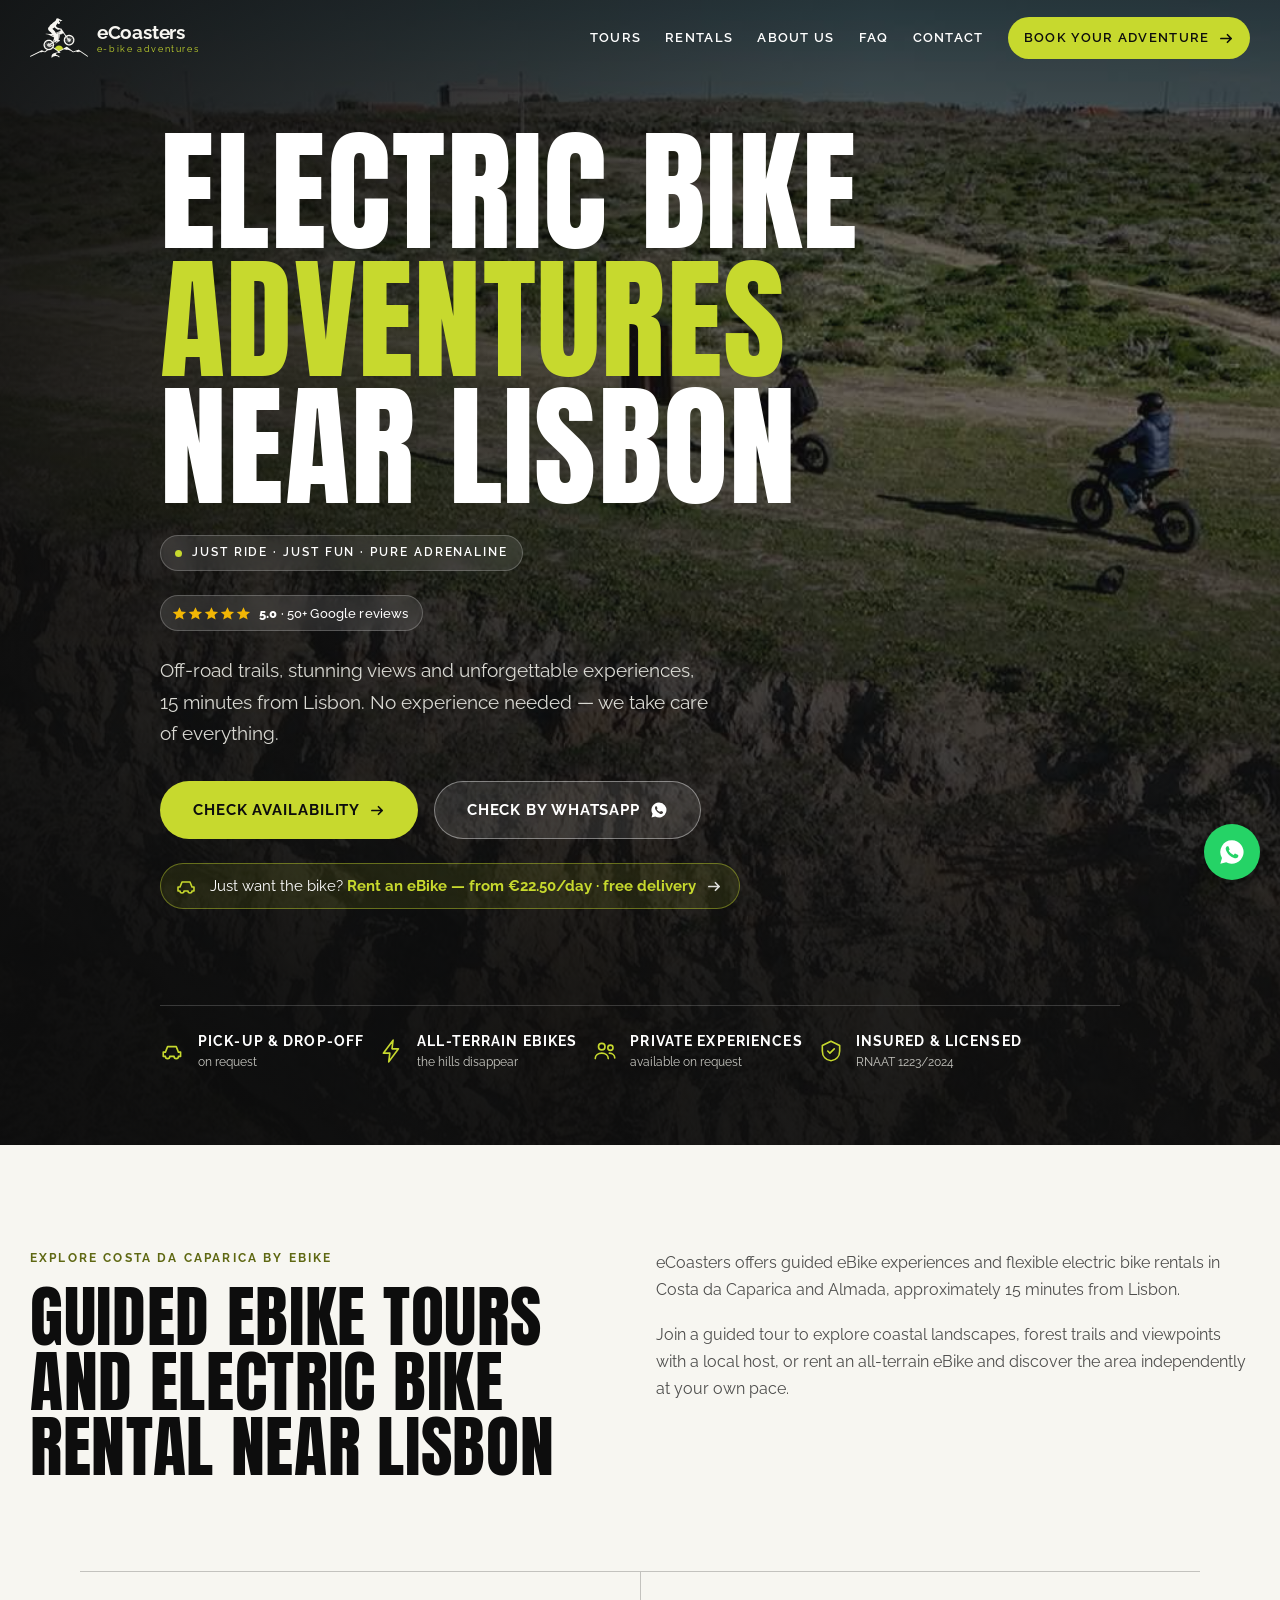
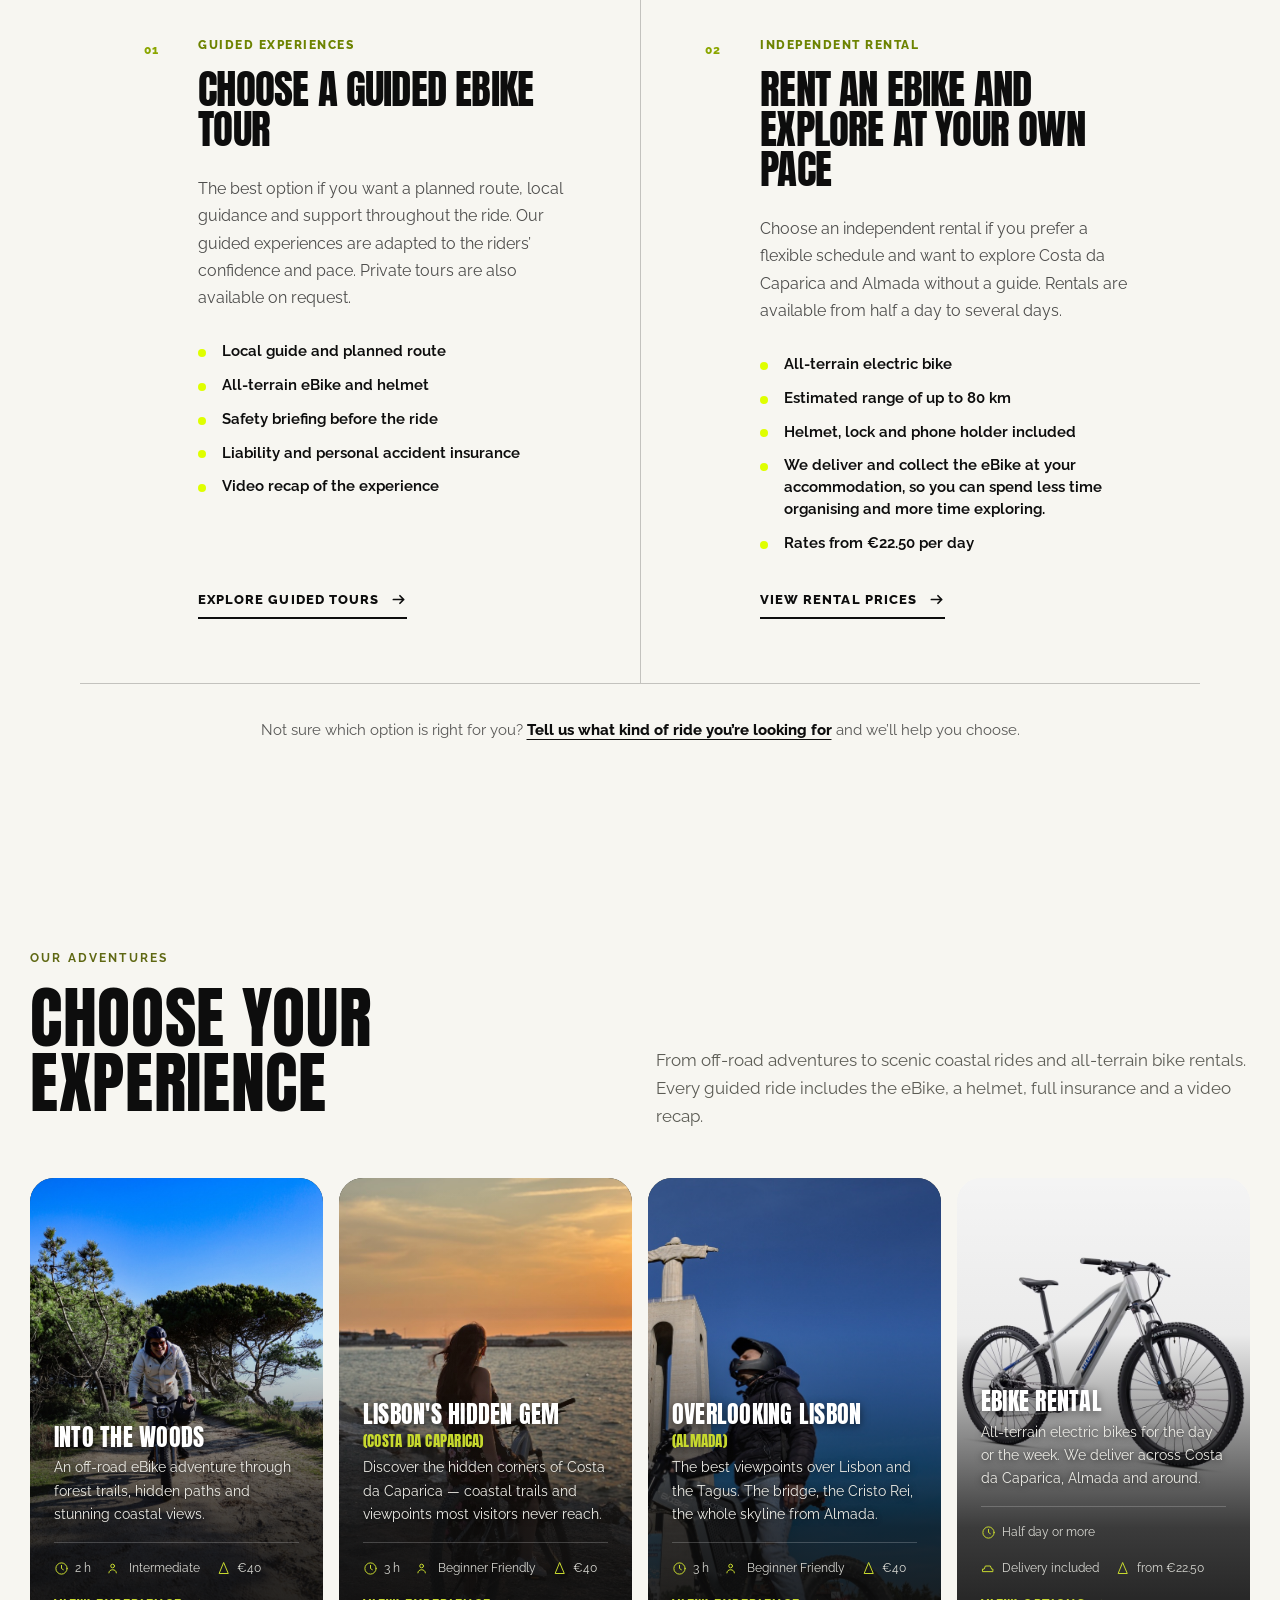
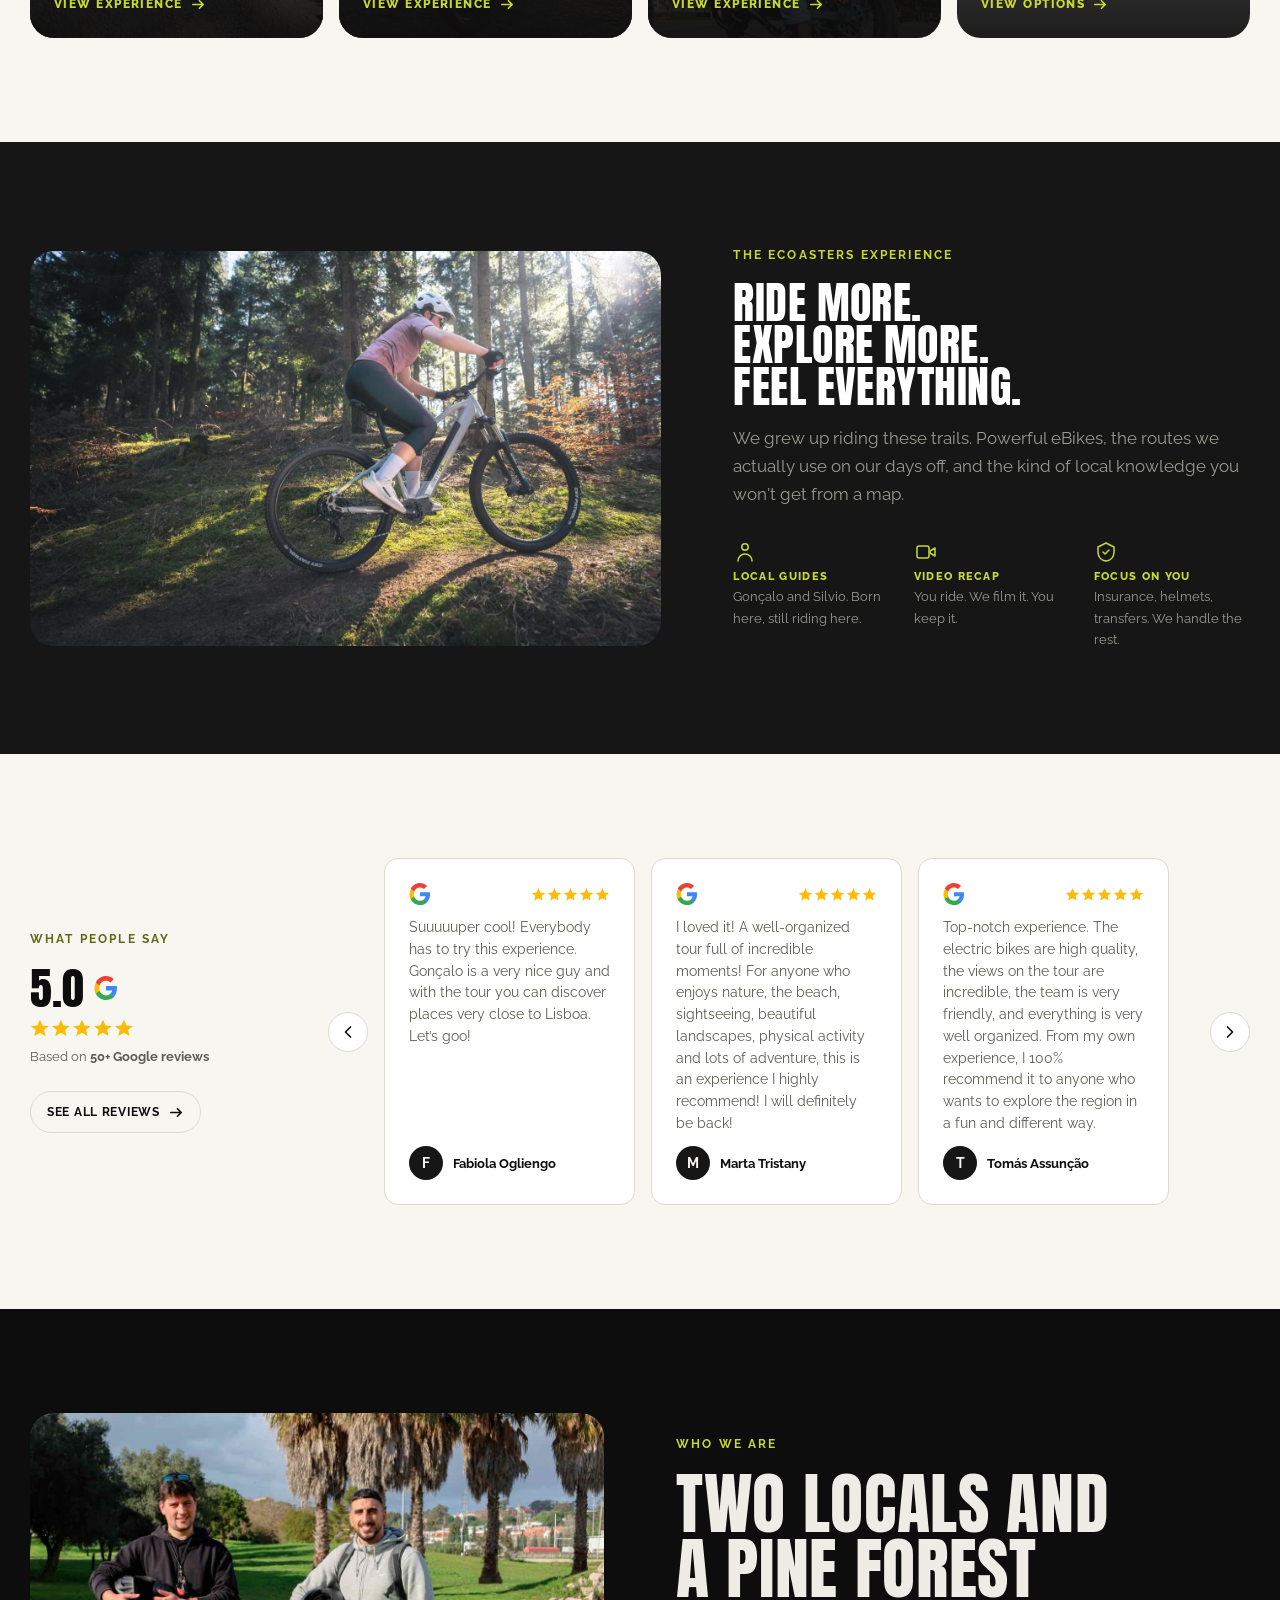
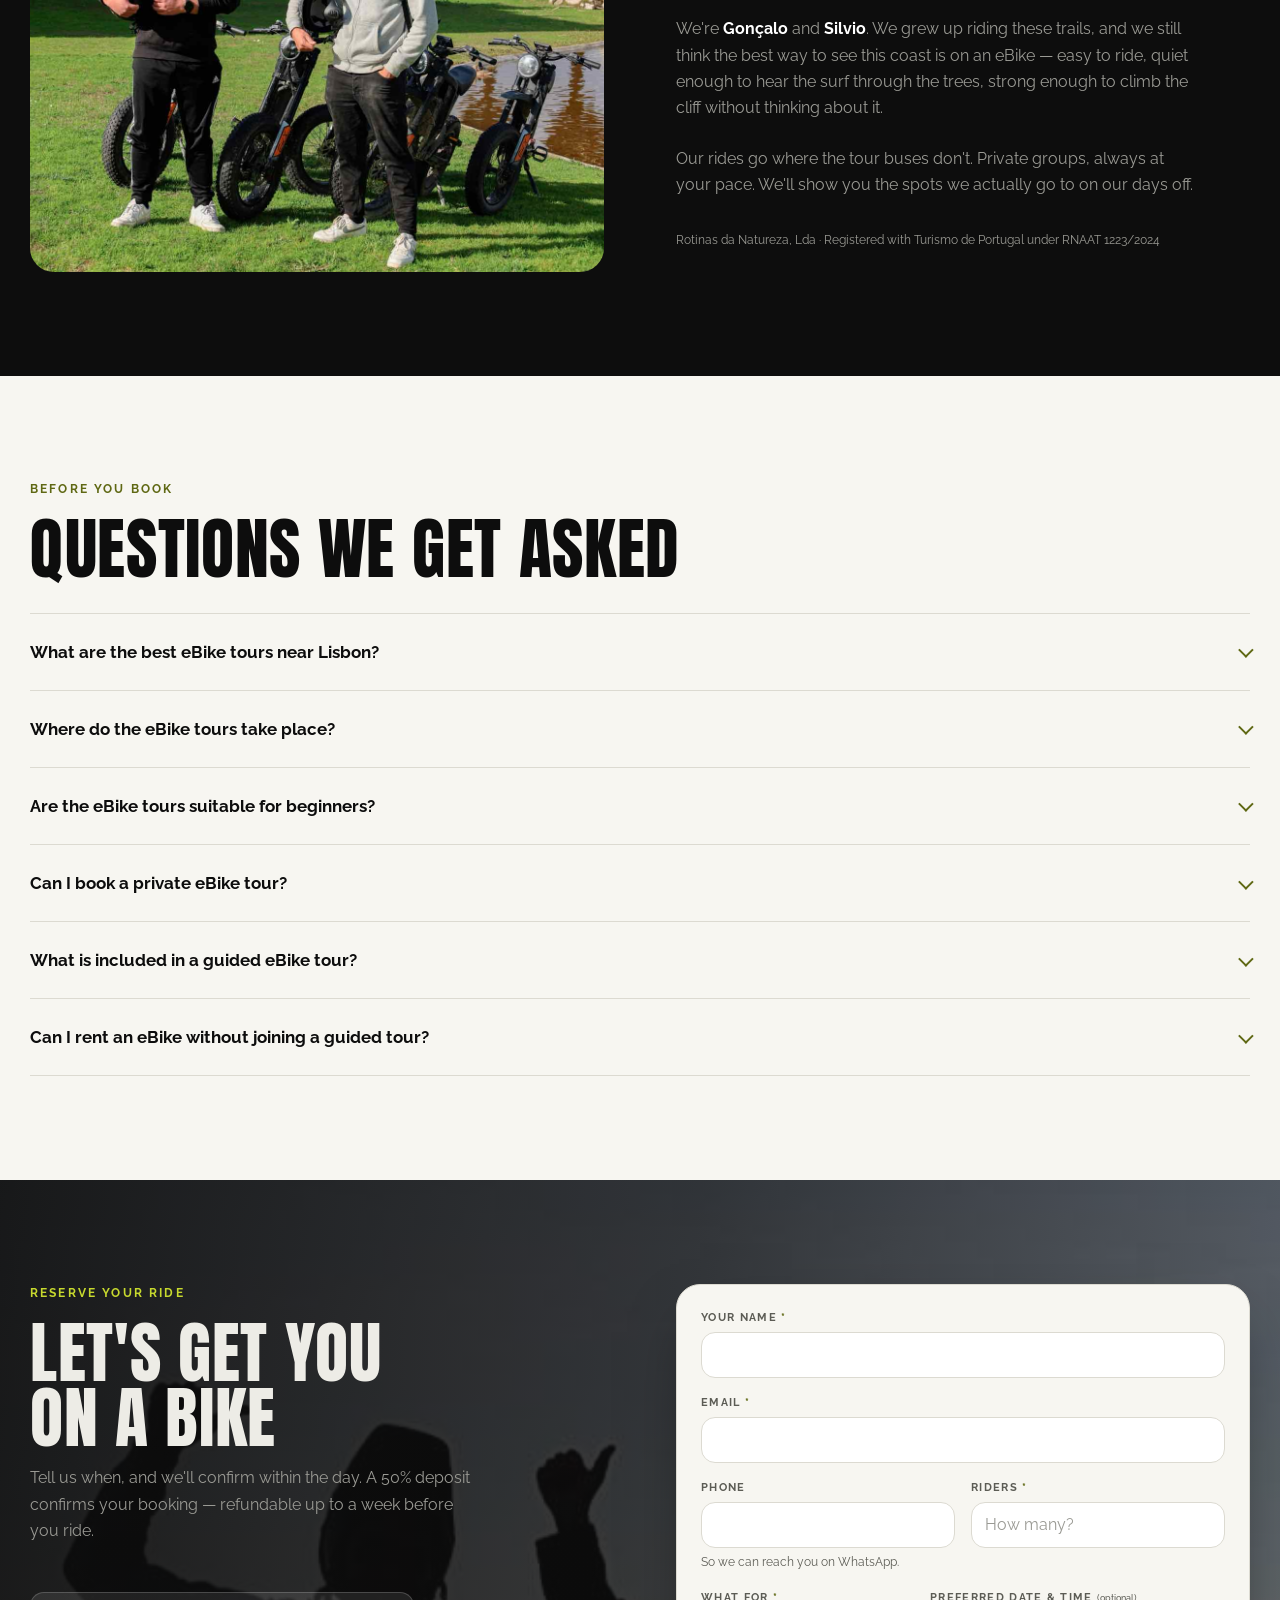
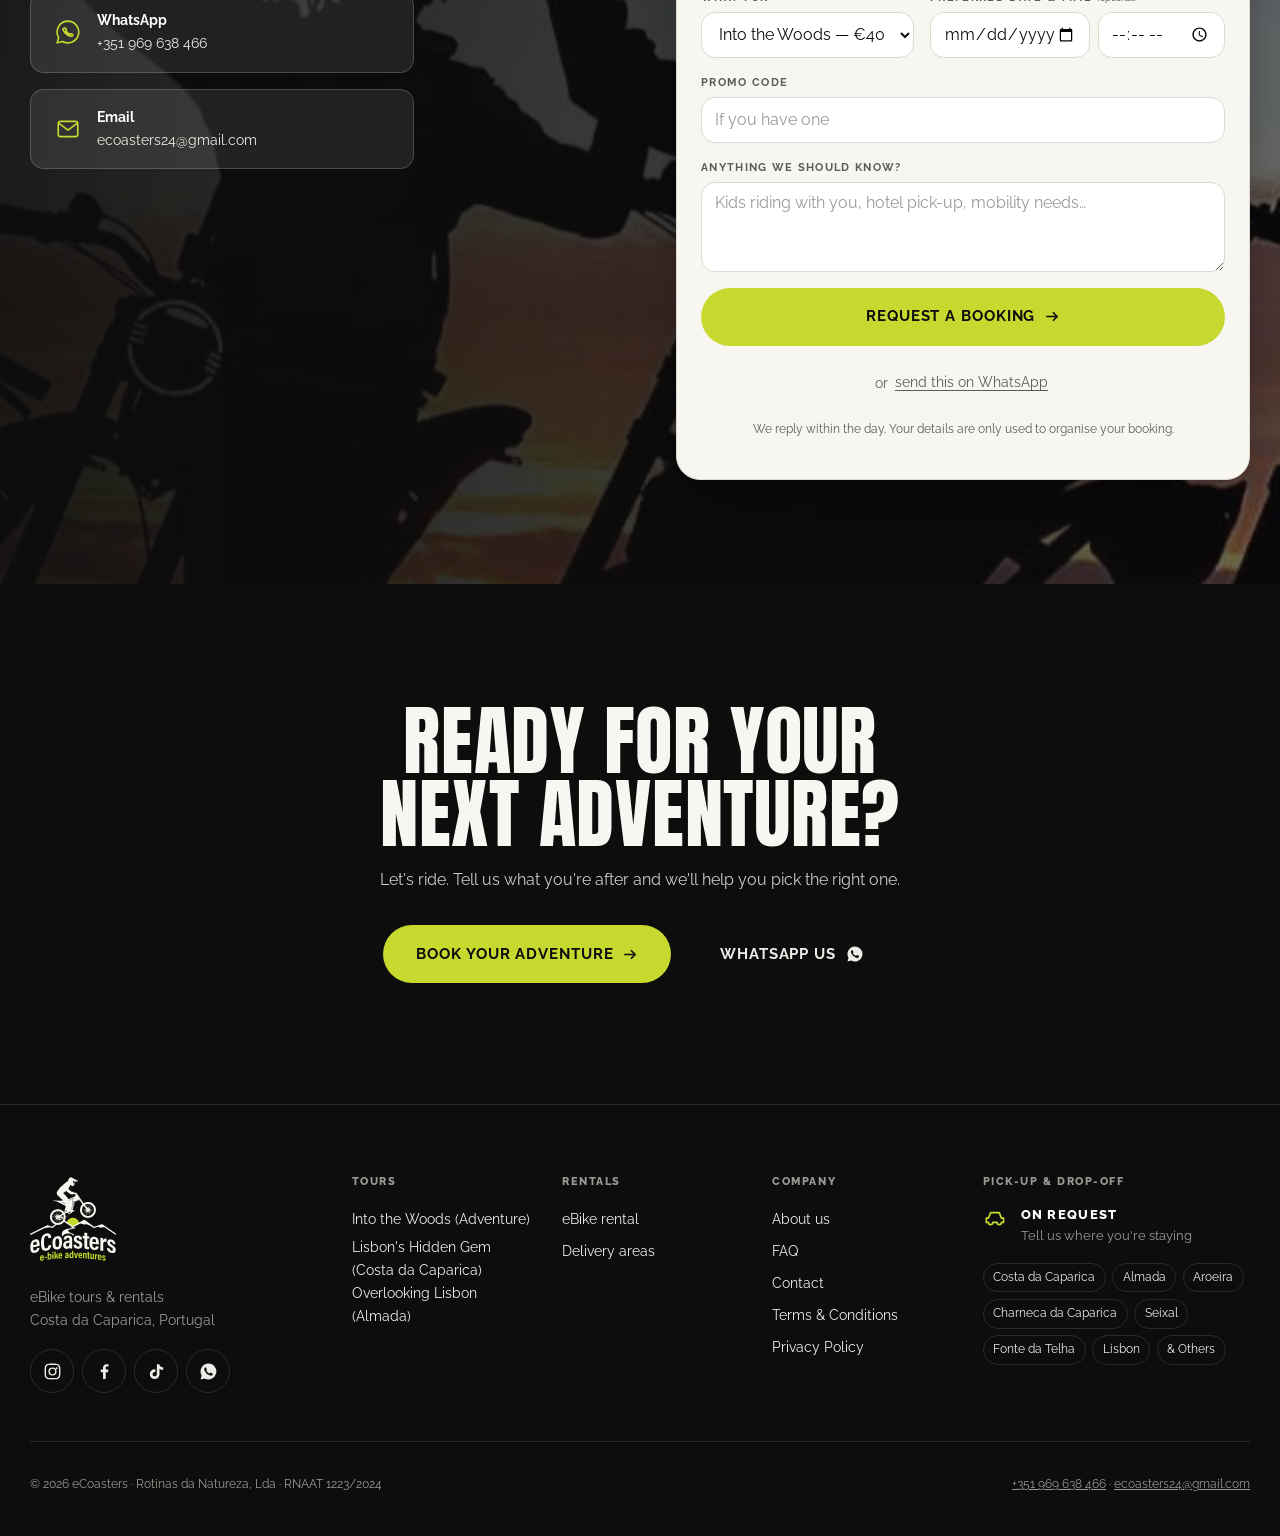
==== index.html @ 0ef0bc14 "Publicar site eCoasters" ====
<!doctype html>
<html lang="en">
<head>
<meta charset="utf-8">
<meta name="viewport" content="width=device-width, initial-scale=1">
<title>Electric Bike Tours &amp; Rentals near Lisbon | eCoasters</title>
<meta name="description" content="Guided electric bike tours and all-terrain eBike rentals in Costa da Caparica &amp; Almada — 15 minutes from Lisbon. Forest, fossil cliffs and the Atlantic coast. Insurance &amp; video included. RNAAT 1223/2024.">
<link rel="canonical" href="https://www.ecoasters.pt/">
<meta name="robots" content="index, follow, max-image-preview:large">
<meta name="googlebot" content="index, follow">
<meta property="og:type" content="website">
<meta property="og:site_name" content="eCoasters">
<meta property="og:locale" content="en_GB">
<meta property="og:url" content="https://www.ecoasters.pt/">
<meta property="og:title" content="Electric Bike Tours &amp; Rentals near Lisbon | eCoasters">
<meta property="og:description" content="Off-road trails, coastal rides and Cristo Rei views — guided eBike tours &amp; rentals, 15 minutes from Lisbon.">
<meta property="og:image" content="https://www.ecoasters.pt/assets/img/hero-poster.jpg">
<meta property="og:image:alt" content="Riders on the cliff trail above the Atlantic coast at Costa da Caparica">
<meta name="twitter:card" content="summary_large_image">
<meta name="twitter:title" content="Electric Bike Tours &amp; Rentals near Lisbon | eCoasters">
<meta name="twitter:description" content="Off-road trails, coastal rides and Cristo Rei views — guided eBike tours &amp; rentals, 15 minutes from Lisbon.">
<meta name="twitter:image" content="https://www.ecoasters.pt/assets/img/hero-poster.jpg">

<meta name="theme-color" content="#0D0D0D">
<link rel="icon" href="/assets/brand/mark-lime.svg" type="image/svg+xml">
<link rel="apple-touch-icon" href="/assets/brand/mark-lime.svg">

<link rel="preconnect" href="https://fonts.googleapis.com">
<link rel="preconnect" href="https://fonts.gstatic.com" crossorigin>
<link rel="stylesheet" href="https://fonts.googleapis.com/css2?family=Anton&family=Raleway:wght@400;500;600;700;800&display=swap">
<link rel="stylesheet" href="/assets/styles.css?v=95">
<link rel="manifest" href="/manifest.webmanifest">

<!-- Entrance animations start from opacity:0. Only hide content if JS is here to
     bring it back — otherwise the page is blank without scripts. The timer is the
     safety net for main.js failing to load: after 2.5s, show everything anyway. -->
<script>
  document.documentElement.classList.add('js');
  setTimeout(function () {
    if (!window.__ecoastersReady) document.documentElement.classList.remove('js');
  }, 2500);
</script>

<script type="application/ld+json">
{"@context":"https://schema.org","@graph":[
 {"@type":["LocalBusiness","TouristInformationCenter"],"@id":"https://www.ecoasters.pt/#org",
  "name":"eCoasters","legalName":"Rotinas da Natureza, Lda","url":"https://www.ecoasters.pt/",
  "telephone":"+351969638466","email":"ecoasters24@gmail.com",
  "image":"https://www.ecoasters.pt/assets/img/hg-hero.jpg",
  "logo":"https://www.ecoasters.pt/assets/brand/logo-full-lime.svg",
  "priceRange":"€€","currenciesAccepted":"EUR","slogan":"Ride more. Explore more. Feel everything.",
  "description":"Guided electric bike tours and all-terrain eBike rentals in Costa da Caparica and Almada, 15 minutes from Lisbon. RNAAT 1223/2024.",
  "address":{"@type":"PostalAddress","addressLocality":"Costa da Caparica","addressRegion":"Almada","postalCode":"2825","addressCountry":"PT"},
  "geo":{"@type":"GeoCoordinates","latitude":"38.6446","longitude":"-9.2337"},
  "areaServed":[{"@type":"Place","name":"Costa da Caparica"},{"@type":"Place","name":"Almada"},{"@type":"Place","name":"Aroeira"},{"@type":"Place","name":"Charneca da Caparica"},{"@type":"Place","name":"Fonte da Telha"},{"@type":"Place","name":"Trafaria"},{"@type":"Place","name":"Pragal"},{"@type":"Place","name":"Seixal"},{"@type":"Place","name":"Lisbon"}],
  "knowsLanguage":["pt","en","es"],
  "sameAs":["https://www.instagram.com/ecoasters.tours","https://www.facebook.com/people/ECoasters-Electric-Bike-Tours/61570017095799/","https://www.tiktok.com/@ecoasters","https://share.google/gUtsCcXPfASTYaQZ6"],
  "aggregateRating":{"@type":"AggregateRating","ratingValue":"5.0","reviewCount":"50","bestRating":"5","worstRating":"1"}},
 {"@type":"WebSite","@id":"https://www.ecoasters.pt/#website","url":"https://www.ecoasters.pt/","name":"eCoasters","inLanguage":"en","publisher":{"@id":"https://www.ecoasters.pt/#org"}},
 {"@type":"ItemList","name":"eBike adventures","itemListElement":[
   {"@type":"ListItem","position":1,"name":"Into the Woods — off-road eBike adventure near Lisbon","url":"https://www.ecoasters.pt/into-the-woods/"},
   {"@type":"ListItem","position":2,"name":"Lisbon's Hidden Gem — coastal eBike tour in Costa da Caparica","url":"https://www.ecoasters.pt/lisbons-hidden-gem-ebike-tour/"},
   {"@type":"ListItem","position":3,"name":"Overlooking Lisbon — scenic eBike tour in Almada","url":"https://www.ecoasters.pt/overlooking-lisbon-ebike-tour-almada/"}]}
]}
</script>
</head>
<body>
<a class="skip" href="#main">Skip to main content</a>

<!-- ══ HEADER ══════════════════════════════════════════ -->
<header class="hdr" id="hdr">
  <div class="hdr__in">
    <a class="brand" href="/#top" aria-label="eCoasters — home">
      <img class="brand__mark" src="/assets/brand/mark-lime.svg" alt="" width="308" height="212" decoding="async">
      <span class="brand__txt">
        <span class="brand__word">eCoasters</span>
        <span class="brand__sub">e-bike adventures</span>
      </span>
    </a>
    <nav class="nav" id="nav" aria-label="Primary">
      <a href="/tours/">Tours</a>
      <a href="/electric-bike-rental/">Rentals</a>
      <a href="/#about">About us</a>
      <a href="/#faq">FAQ</a>
      <a href="/#contact">Contact</a>
      <a class="btn btn--lime btn--sm" href="/#book">Book your adventure <svg class="ico-arr" viewBox="0 0 16 16" aria-hidden="true"><path d="M2 8h11M9 4l4 4-4 4"/></svg></a>
    </nav>
    <button class="burger" id="burger" aria-expanded="false" aria-controls="nav" aria-label="Open menu">
      <span></span><span></span><span></span>
    </button>
  </div>
</header>

<main id="main">

<!-- ══ HERO ════════════════════════════════════════════ -->
<section class="hero" id="top">
  <div class="hero__media" role="img" aria-label="Aerial view of riders on the cliff trail above the Atlantic coast">
    <video class="hero__video" muted playsinline preload="none" poster="/assets/img/hero-poster.jpg">
      <source data-src="/assets/video/hero.mp4" type="video/mp4">
    </video>
    <video class="hero__video hero__video--b" muted playsinline preload="none" aria-hidden="true">
      <source data-src="/assets/video/hero-2.mp4" type="video/mp4">
    </video>
  </div>
  <div class="hero__scrim" aria-hidden="true"></div>

  <div class="hero__in wrap">
    <h1 class="hero__h">
      <span class="rise" style="--d:80ms">Electric bike</span>
      <span class="rise hero__h--lime" style="--d:160ms">adventures</span>
      <span class="rise" style="--d:240ms">near Lisbon</span>
    </h1>

    <p class="kicker rise" style="--d:320ms">
      <span class="kicker__dot"></span> Just ride · Just fun · Pure adrenaline
    </p>

    <a class="hero__rating rise" href="#reviews" style="--d:360ms" aria-label="Rated 5.0 out of 5 on Google from 50+ reviews">
      <span class="hero__rating__stars" aria-hidden="true"><svg viewBox="0 0 24 24"><path d="m12 2 3 6.9 7.5.6-5.7 4.9 1.8 7.3L12 17.8 5.1 21.7l1.8-7.3L1.2 9.5l7.5-.6z"/></svg><svg viewBox="0 0 24 24"><path d="m12 2 3 6.9 7.5.6-5.7 4.9 1.8 7.3L12 17.8 5.1 21.7l1.8-7.3L1.2 9.5l7.5-.6z"/></svg><svg viewBox="0 0 24 24"><path d="m12 2 3 6.9 7.5.6-5.7 4.9 1.8 7.3L12 17.8 5.1 21.7l1.8-7.3L1.2 9.5l7.5-.6z"/></svg><svg viewBox="0 0 24 24"><path d="m12 2 3 6.9 7.5.6-5.7 4.9 1.8 7.3L12 17.8 5.1 21.7l1.8-7.3L1.2 9.5l7.5-.6z"/></svg><svg viewBox="0 0 24 24"><path d="m12 2 3 6.9 7.5.6-5.7 4.9 1.8 7.3L12 17.8 5.1 21.7l1.8-7.3L1.2 9.5l7.5-.6z"/></svg></span>
      <span class="hero__rating__txt"><strong>5.0</strong> · 50+ Google reviews</span>
    </a>

    <p class="hero__p rise" style="--d:380ms">
      Off-road trails, stunning views and unforgettable experiences, 15 minutes from
      Lisbon. No experience needed — we take care of everything.
    </p>

    <div class="hero__cta rise" style="--d:440ms;margin-bottom:var(--s3)">
      <a class="btn btn--lime btn--lg" href="#tours">Check availability
        <svg class="ico-arr" viewBox="0 0 16 16" aria-hidden="true"><path d="M2 8h11M9 4l4 4-4 4"/></svg></a>
      <a class="btn btn--glass btn--lg" href="https://wa.me/351969638466">Check by Whatsapp
        <svg viewBox="0 0 24 24" aria-hidden="true" style="width:18px;height:18px;fill:currentColor"><path d="M12 2a10 10 0 0 0-8.6 15.1L2 22l5-1.3A10 10 0 1 0 12 2zm5.3 14.1c-.2.6-1.3 1.2-1.8 1.2-.5.1-1 .1-1.7-.1a11 11 0 0 1-6.4-5.6c-.5-.9-.8-1.8-.8-2.6 0-.9.5-1.4.7-1.6.2-.2.5-.3.7-.3h.5c.2 0 .4 0 .6.5l.8 2c.1.2 0 .4-.1.5l-.4.5c-.1.2-.3.3-.1.6a8 8 0 0 0 3.7 3.2c.3.1.5.1.6-.1l.7-.8c.2-.2.3-.2.6-.1l2 1c.3.1.4.2.5.3z"/></svg></a>
    </div>
    <a class="hero__rent rise" href="/electric-bike-rental/" style="--d:480ms">
      <svg viewBox="0 0 24 24" aria-hidden="true"><path d="M3 13h2l2-5h8l2 5h2v4h-2a2 2 0 1 1-4 0H9a2 2 0 1 1-4 0H3z"/></svg>
      <span>Just want the bike? <strong>Rent an eBike — from &euro;22.50/day · free delivery</strong></span>
      <svg class="ico-arr" viewBox="0 0 16 16" aria-hidden="true"><path d="M2 8h11M9 4l4 4-4 4"/></svg>
    </a>

    <ul class="hstrip rise" style="--d:500ms">
      <li>
        <svg viewBox="0 0 24 24" aria-hidden="true"><path d="M3 13h2l2-5h8l2 5h2v4h-2a2 2 0 1 1-4 0H9a2 2 0 1 1-4 0H3z"/></svg>
        <span><b>Pick-up &amp; drop-off</b><span>on request</span></span>
      </li>
      <li>
        <svg viewBox="0 0 24 24" aria-hidden="true"><path d="M13 2 4 14h6l-1 8 9-12h-6z"/></svg>
        <span><b>All-terrain eBikes</b><span>the hills disappear</span></span>
      </li>
      <li>
        <svg viewBox="0 0 24 24" aria-hidden="true"><circle cx="9" cy="8" r="3"/><circle cx="17" cy="9" r="2.4"/><path d="M3 19c0-3 2.7-5 6-5s6 2 6 5M16 14c2.8 0 5 1.8 5 4.4"/></svg>
        <span><b>Private experiences</b><span>available on request</span></span>
      </li>
      <li>
        <svg viewBox="0 0 24 24" aria-hidden="true"><path d="M12 3 4 7v5c0 5 3.4 8.4 8 9 4.6-.6 8-4 8-9V7z"/><path d="m9 12 2 2 4-4"/></svg>
        <span><b>Insured &amp; licensed</b><span>RNAAT 1223/2024</span></span>
      </li>
    </ul>
  </div>
</section>

<!-- ══ INTRO / WHAT WE OFFER ═══════════════════════════ -->
<section class="sec sec--bone intro-offer" id="ebike-experiences">
  <div class="wrap">

    <header class="head2 intro-offer__head reveal">
      <div>
        <p class="eyebrow">Explore Costa da Caparica by eBike</p>

        <h2 class="sec__h">
          Guided eBike tours and electric bike rental near Lisbon
        </h2>
      </div>

      <div class="intro-offer__copy">
        <p>
          eCoasters offers guided eBike experiences and flexible electric bike
          rentals in Costa da Caparica and Almada, approximately 15 minutes
          from Lisbon.
        </p>

        <p>
          Join a guided tour to explore coastal landscapes, forest trails and
          viewpoints with a local host, or rent an all-terrain eBike and
          discover the area independently at your own pace.
        </p>
      </div>
    </header>

    <div class="intro-offer__options">

      <!-- GUIDED TOURS -->
      <article class="intro-offer__card reveal" style="--d:0ms">
        <span class="intro-offer__number" aria-hidden="true">01</span>

        <div class="intro-offer__content">
          <p class="intro-offer__label">Guided experiences</p>

          <h3 class="intro-offer__title">
            Choose a guided eBike tour
          </h3>

          <p class="intro-offer__description">
            The best option if you want a planned route, local guidance and
            support throughout the ride. Our guided experiences are adapted to the riders’ confidence and pace. 
               Private tours are also available on request.
          </p>

          <ul class="intro-offer__features">
            <li>Local guide and planned route</li>
            <li>All-terrain eBike and helmet</li>
            <li>Safety briefing before the ride</li>
            <li>Liability and personal accident insurance</li>
            <li>Video recap of the experience</li>
          </ul>

          <a class="intro-offer__link" href="#tours">
            Explore guided tours

            <svg class="ico-arr" viewBox="0 0 16 16" aria-hidden="true">
              <path d="M2 8h11M9 4l4 4-4 4"/>
            </svg>
          </a>
        </div>
      </article>

      <!-- EBIKE RENTAL -->
      <article class="intro-offer__card reveal" style="--d:100ms">
        <span class="intro-offer__number" aria-hidden="true">02</span>

        <div class="intro-offer__content">
          <p class="intro-offer__label">Independent rental</p>

          <h3 class="intro-offer__title">
            Rent an eBike and explore at your own pace
          </h3>

          <p class="intro-offer__description">
            Choose an independent rental if you prefer a flexible schedule and
            want to explore Costa da Caparica and Almada without a guide.
            Rentals are available from half a day to several days.
          </p>

          <ul class="intro-offer__features">
            <li>All-terrain electric bike</li>
            <li>Estimated range of up to 80 km</li>
            <li>Helmet, lock and phone holder included</li>
            <li>We deliver and collect the eBike at your accommodation, so you can spend less time organising and more time exploring.</li>
            <li>Rates from €22.50 per day</li>
          </ul>

          <a class="intro-offer__link" href="/electric-bike-rental/">
            View rental prices

            <svg class="ico-arr" viewBox="0 0 16 16" aria-hidden="true">
              <path d="M2 8h11M9 4l4 4-4 4"/>
            </svg>
          </a>
        </div>
      </article>

    </div>

    <p class="intro-offer__note reveal">
      Not sure which option is right for you?
      <a href="/#book">Tell us what kind of ride you’re looking for</a>
      and we’ll help you choose.
    </p>

  </div>
</section>
     
<!-- ══ ADVENTURES ══════════════════════════════════════ -->
<section class="sec sec--bone" id="tours">
  <div class="wrap">
    <header class="head2 reveal">
      <div>
        <p class="eyebrow">Our adventures</p>
        <h2 class="sec__h">Choose your experience</h2>
      </div>
      <p class="sec__lede">From off-road adventures to scenic coastal rides and all-terrain bike
        rentals. Every guided ride includes the eBike, a helmet, full insurance and a video recap.</p>
    </header>

    <div class="adv">

      <a class="adv__c reveal" href="/into-the-woods/" style="--d:0ms">
        <div class="adv__media media" style="--photo:url('/assets/img/itw-3.jpg'); background-position:center 42%" aria-hidden="true"></div>
        <h3 class="adv__h">Into the Woods</h3>
        <p class="adv__d">An off-road eBike adventure through forest trails, hidden paths and
          stunning coastal views.</p>
        <ul class="adv__meta">
          <li><svg viewBox="0 0 24 24" aria-hidden="true"><circle cx="12" cy="12" r="9"/><path d="M12 7v5l3 2"/></svg>2 h</li>
          <li><svg viewBox="0 0 24 24" aria-hidden="true"><circle cx="9" cy="8" r="3"/><path d="M3 19c0-3 2.7-5 6-5s6 2 6 5"/></svg>Intermediate</li>
          <li><svg viewBox="0 0 24 24" aria-hidden="true"><path d="M12 3 5 20h14z"/></svg>€40</li>
        </ul>
        <span class="adv__go">View experience <svg class="ico-arr" viewBox="0 0 16 16" aria-hidden="true"><path d="M2 8h11M9 4l4 4-4 4"/></svg></span>
      </a>

      <a class="adv__c reveal" href="/lisbons-hidden-gem-ebike-tour/" style="--d:80ms">
        <div class="adv__media media" style="--photo:url('/assets/img/hg-g2.jpg'); background-position:center 68%" aria-hidden="true"></div>
        <h3 class="adv__h">Lisbon's Hidden Gem <span class="adv__loc">(Costa da Caparica)</span></h3>
        <p class="adv__d">Discover the hidden corners of Costa da Caparica — coastal trails and
          viewpoints most visitors never reach.</p>
        <ul class="adv__meta">
          <li><svg viewBox="0 0 24 24" aria-hidden="true"><circle cx="12" cy="12" r="9"/><path d="M12 7v5l3 2"/></svg>3 h</li>
          <li><svg viewBox="0 0 24 24" aria-hidden="true"><circle cx="9" cy="8" r="3"/><path d="M3 19c0-3 2.7-5 6-5s6 2 6 5"/></svg>Beginner Friendly</li>
          <li><svg viewBox="0 0 24 24" aria-hidden="true"><path d="M12 3 5 20h14z"/></svg>€40</li>
        </ul>
        <span class="adv__go">View experience <svg class="ico-arr" viewBox="0 0 16 16" aria-hidden="true"><path d="M2 8h11M9 4l4 4-4 4"/></svg></span>
      </a>

      <a class="adv__c reveal" href="/overlooking-lisbon-ebike-tour-almada/" style="--d:160ms">
        <div class="adv__media media" style="--photo:url('/assets/img/tour-overlooking.jpg');background-position:72% center" aria-hidden="true"></div>
        <h3 class="adv__h">Overlooking Lisbon <span class="adv__loc">(Almada)</span></h3>
        <p class="adv__d">The best viewpoints over Lisbon and the Tagus. The bridge, the Cristo Rei,
          the whole skyline from Almada.</p>
        <ul class="adv__meta">
          <li><svg viewBox="0 0 24 24" aria-hidden="true"><circle cx="12" cy="12" r="9"/><path d="M12 7v5l3 2"/></svg>3 h</li>
          <li><svg viewBox="0 0 24 24" aria-hidden="true"><circle cx="9" cy="8" r="3"/><path d="M3 19c0-3 2.7-5 6-5s6 2 6 5"/></svg>Beginner Friendly</li>
          <li><svg viewBox="0 0 24 24" aria-hidden="true"><path d="M12 3 5 20h14z"/></svg>€40</li>
        </ul>
        <span class="adv__go">View experience <svg class="ico-arr" viewBox="0 0 16 16" aria-hidden="true"><path d="M2 8h11M9 4l4 4-4 4"/></svg></span>
      </a>

      <a class="adv__c reveal" href="/electric-bike-rental/" style="--d:240ms">
        <div class="adv__media media" style="background-image:url('/assets/img/rental-bike.jpg'); background-size:contain; background-repeat:no-repeat; background-position:center 30%; background-color:#f4f4f4" aria-hidden="true"></div>
        <h3 class="adv__h">eBike rental</h3>
        <p class="adv__d">All-terrain electric bikes for the day or the week. We deliver across
          Costa da Caparica, Almada and around.</p>
        <ul class="adv__meta">
          <li><svg viewBox="0 0 24 24" aria-hidden="true"><circle cx="12" cy="12" r="9"/><path d="M12 7v5l3 2"/></svg>Half day or more</li>
          <li><svg viewBox="0 0 24 24" aria-hidden="true"><path d="M3 13h2l2-5h8l2 5h2v4H3z"/></svg>Delivery included</li>
          <li><svg viewBox="0 0 24 24" aria-hidden="true"><path d="M12 3 5 20h14z"/></svg>from €22.50</li>
        </ul>
        <span class="adv__go">View options <svg class="ico-arr" viewBox="0 0 16 16" aria-hidden="true"><path d="M2 8h11M9 4l4 4-4 4"/></svg></span>
      </a>

    </div>
  </div>
</section>

<!-- ══ THE EXPERIENCE ══════════════════════════════════ -->
<section class="sec sec--dark">
  <div class="wrap exp">
    <div class="exp__media reveal">
      <img src="/assets/img/exp-forest.jpg" width="1500" height="937" alt="A rider on an eBike riding a sunlit pine-forest trail near Costa da Caparica"
           loading="lazy" decoding="async">
    </div>
    <div class="reveal" style="--d:120ms">
      <p class="eyebrow eyebrow--lime">The eCoasters experience</p>
      <h2 class="exp__h">Ride more.<br>Explore more.<br>Feel everything.</h2>
      <p class="sec__lede">We grew up riding these trails. Powerful eBikes, the routes we actually
        use on our days off, and the kind of local knowledge you won't get from a map.</p>

      <div class="exp__feats">
        <div>
          <svg viewBox="0 0 24 24" aria-hidden="true"><circle cx="12" cy="7" r="3.2"/><path d="M5 21c0-4 3.1-7 7-7s7 3 7 7"/></svg>
          <h3>Local guides</h3><p>Gonçalo and Silvio. Born here, still riding here.</p>
        </div>
        <div>
          <svg viewBox="0 0 24 24" aria-hidden="true"><rect x="3" y="6" width="12" height="12" rx="2"/><path d="m16 11 5-3v8l-5-3z"/></svg>
          <h3>Video recap</h3><p>You ride. We film it. You keep it.</p>
        </div>
        <div>
          <svg viewBox="0 0 24 24" aria-hidden="true"><path d="M12 3 4 7v5c0 5 3.4 8.4 8 9 4.6-.6 8-4 8-9V7z"/><path d="m9 12 2 2 4-4"/></svg>
          <h3>Focus on you</h3><p>Insurance, helmets, transfers. We handle the rest.</p>
        </div>
      </div>
    </div>
  </div>
</section>

<!-- ══ WHAT PEOPLE SAY ═════════════════════════════════
     Real Google Business Profile data: 5.0 · 50+ reviews (verified 2026-07-10).
     The three review texts were supplied by the owner from their Google reviews, so
     the per-card Google badge is legitimate. Update the count as it grows. -->
<section class="sec sec--bone" id="reviews">
  <div class="wrap rev2 reveal">

    <div class="rev2__sum">
      <p class="eyebrow">What people say</p>
      <div class="rev2__score">
        <span class="rev2__n num">5.0</span>
        <svg class="glogo" viewBox="0 0 24 24" aria-hidden="true" style="width:24px;height:24px"><path fill="#4285F4" d="M23 12.3c0-.8-.1-1.6-.2-2.3H12v4.5h6.2a5.3 5.3 0 0 1-2.3 3.5v2.9h3.7C21.8 18.9 23 15.9 23 12.3z"/><path fill="#34A853" d="M12 24c3.1 0 5.7-1 7.6-2.8l-3.7-2.9c-1 .7-2.3 1.1-3.9 1.1-3 0-5.5-2-6.4-4.7H1.8v3C3.7 21.4 7.5 24 12 24z"/><path fill="#FBBC05" d="M5.6 14.7a7.2 7.2 0 0 1 0-4.6v-3H1.8a12 12 0 0 0 0 10.6z"/><path fill="#EA4335" d="M12 4.8c1.7 0 3.2.6 4.4 1.7l3.3-3.3C17.7 1.2 15.1 0 12 0 7.5 0 3.7 2.6 1.8 6.4l3.8 3c.9-2.7 3.4-4.6 6.4-4.6z"/></svg>
      </div>
      <div class="gstars gstars--lg" role="img" aria-label="Rated 5.0 out of 5">
        <svg viewBox="0 0 24 24" aria-hidden="true"><path d="m12 2 3 6.9 7.5.6-5.7 4.9 1.8 7.3L12 17.8 5.1 21.7l1.8-7.3L1.2 9.5l7.5-.6z"/></svg>
        <svg viewBox="0 0 24 24" aria-hidden="true"><path d="m12 2 3 6.9 7.5.6-5.7 4.9 1.8 7.3L12 17.8 5.1 21.7l1.8-7.3L1.2 9.5l7.5-.6z"/></svg>
        <svg viewBox="0 0 24 24" aria-hidden="true"><path d="m12 2 3 6.9 7.5.6-5.7 4.9 1.8 7.3L12 17.8 5.1 21.7l1.8-7.3L1.2 9.5l7.5-.6z"/></svg>
        <svg viewBox="0 0 24 24" aria-hidden="true"><path d="m12 2 3 6.9 7.5.6-5.7 4.9 1.8 7.3L12 17.8 5.1 21.7l1.8-7.3L1.2 9.5l7.5-.6z"/></svg>
        <svg viewBox="0 0 24 24" aria-hidden="true"><path d="m12 2 3 6.9 7.5.6-5.7 4.9 1.8 7.3L12 17.8 5.1 21.7l1.8-7.3L1.2 9.5l7.5-.6z"/></svg>
      </div>
      <p class="rev2__cap">Based on <strong>50+ Google reviews</strong></p>
      <a class="btn btn--wire btn--sm" href="https://share.google/gUtsCcXPfASTYaQZ6" target="_blank" rel="noopener">See all reviews
        <svg class="ico-arr" viewBox="0 0 16 16" aria-hidden="true"><path d="M2 8h11M9 4l4 4-4 4"/></svg></a>
    </div>

    <div class="rev2__cars">
      <button class="rev2__arrow" type="button" data-dir="-1" aria-label="Previous reviews">
        <svg viewBox="0 0 24 24" aria-hidden="true"><path d="M15 6l-6 6 6 6" fill="none" stroke="currentColor" stroke-width="2" stroke-linecap="round" stroke-linejoin="round"/></svg>
      </button>

      <div class="rev2__track" id="revTrack">
        <figure class="gcard">
          <div class="gcard__top">
            <svg class="gcard__g" viewBox="0 0 24 24" aria-label="Google" role="img"><path fill="#4285F4" d="M23 12.3c0-.8-.1-1.6-.2-2.3H12v4.5h6.2a5.3 5.3 0 0 1-2.3 3.5v2.9h3.7C21.8 18.9 23 15.9 23 12.3z"/><path fill="#34A853" d="M12 24c3.1 0 5.7-1 7.6-2.8l-3.7-2.9c-1 .7-2.3 1.1-3.9 1.1-3 0-5.5-2-6.4-4.7H1.8v3C3.7 21.4 7.5 24 12 24z"/><path fill="#FBBC05" d="M5.6 14.7a7.2 7.2 0 0 1 0-4.6v-3H1.8a12 12 0 0 0 0 10.6z"/><path fill="#EA4335" d="M12 4.8c1.7 0 3.2.6 4.4 1.7l3.3-3.3C17.7 1.2 15.1 0 12 0 7.5 0 3.7 2.6 1.8 6.4l3.8 3c.9-2.7 3.4-4.6 6.4-4.6z"/></svg>
            <span class="gstars" role="img" aria-label="5 out of 5"><svg viewBox="0 0 24 24" aria-hidden="true"><path d="m12 2 3 6.9 7.5.6-5.7 4.9 1.8 7.3L12 17.8 5.1 21.7l1.8-7.3L1.2 9.5l7.5-.6z"/></svg><svg viewBox="0 0 24 24" aria-hidden="true"><path d="m12 2 3 6.9 7.5.6-5.7 4.9 1.8 7.3L12 17.8 5.1 21.7l1.8-7.3L1.2 9.5l7.5-.6z"/></svg><svg viewBox="0 0 24 24" aria-hidden="true"><path d="m12 2 3 6.9 7.5.6-5.7 4.9 1.8 7.3L12 17.8 5.1 21.7l1.8-7.3L1.2 9.5l7.5-.6z"/></svg><svg viewBox="0 0 24 24" aria-hidden="true"><path d="m12 2 3 6.9 7.5.6-5.7 4.9 1.8 7.3L12 17.8 5.1 21.7l1.8-7.3L1.2 9.5l7.5-.6z"/></svg><svg viewBox="0 0 24 24" aria-hidden="true"><path d="m12 2 3 6.9 7.5.6-5.7 4.9 1.8 7.3L12 17.8 5.1 21.7l1.8-7.3L1.2 9.5l7.5-.6z"/></svg></span>
          </div>
          <blockquote class="gcard__q">Suuuuuper cool! Everybody has to try this experience. Gon&ccedil;alo is a very nice guy and with the tour you can discover places very close to Lisboa. Let&rsquo;s goo!</blockquote>
          <figcaption class="gcard__who"><span class="gcard__ava" aria-hidden="true">F</span><span class="gcard__name">Fabiola Ogliengo</span></figcaption>
        </figure>

        <figure class="gcard">
          <div class="gcard__top">
            <svg class="gcard__g" viewBox="0 0 24 24" aria-label="Google" role="img"><path fill="#4285F4" d="M23 12.3c0-.8-.1-1.6-.2-2.3H12v4.5h6.2a5.3 5.3 0 0 1-2.3 3.5v2.9h3.7C21.8 18.9 23 15.9 23 12.3z"/><path fill="#34A853" d="M12 24c3.1 0 5.7-1 7.6-2.8l-3.7-2.9c-1 .7-2.3 1.1-3.9 1.1-3 0-5.5-2-6.4-4.7H1.8v3C3.7 21.4 7.5 24 12 24z"/><path fill="#FBBC05" d="M5.6 14.7a7.2 7.2 0 0 1 0-4.6v-3H1.8a12 12 0 0 0 0 10.6z"/><path fill="#EA4335" d="M12 4.8c1.7 0 3.2.6 4.4 1.7l3.3-3.3C17.7 1.2 15.1 0 12 0 7.5 0 3.7 2.6 1.8 6.4l3.8 3c.9-2.7 3.4-4.6 6.4-4.6z"/></svg>
            <span class="gstars" role="img" aria-label="5 out of 5"><svg viewBox="0 0 24 24" aria-hidden="true"><path d="m12 2 3 6.9 7.5.6-5.7 4.9 1.8 7.3L12 17.8 5.1 21.7l1.8-7.3L1.2 9.5l7.5-.6z"/></svg><svg viewBox="0 0 24 24" aria-hidden="true"><path d="m12 2 3 6.9 7.5.6-5.7 4.9 1.8 7.3L12 17.8 5.1 21.7l1.8-7.3L1.2 9.5l7.5-.6z"/></svg><svg viewBox="0 0 24 24" aria-hidden="true"><path d="m12 2 3 6.9 7.5.6-5.7 4.9 1.8 7.3L12 17.8 5.1 21.7l1.8-7.3L1.2 9.5l7.5-.6z"/></svg><svg viewBox="0 0 24 24" aria-hidden="true"><path d="m12 2 3 6.9 7.5.6-5.7 4.9 1.8 7.3L12 17.8 5.1 21.7l1.8-7.3L1.2 9.5l7.5-.6z"/></svg><svg viewBox="0 0 24 24" aria-hidden="true"><path d="m12 2 3 6.9 7.5.6-5.7 4.9 1.8 7.3L12 17.8 5.1 21.7l1.8-7.3L1.2 9.5l7.5-.6z"/></svg></span>
          </div>
          <blockquote class="gcard__q">I loved it! A well-organized tour full of incredible moments! For anyone who enjoys nature, the beach, sightseeing, beautiful landscapes, physical activity and lots of adventure, this is an experience I highly recommend! I will definitely be back!</blockquote>
          <figcaption class="gcard__who"><span class="gcard__ava" aria-hidden="true">M</span><span class="gcard__name">Marta Tristany</span></figcaption>
        </figure>

        <figure class="gcard">
          <div class="gcard__top">
            <svg class="gcard__g" viewBox="0 0 24 24" aria-label="Google" role="img"><path fill="#4285F4" d="M23 12.3c0-.8-.1-1.6-.2-2.3H12v4.5h6.2a5.3 5.3 0 0 1-2.3 3.5v2.9h3.7C21.8 18.9 23 15.9 23 12.3z"/><path fill="#34A853" d="M12 24c3.1 0 5.7-1 7.6-2.8l-3.7-2.9c-1 .7-2.3 1.1-3.9 1.1-3 0-5.5-2-6.4-4.7H1.8v3C3.7 21.4 7.5 24 12 24z"/><path fill="#FBBC05" d="M5.6 14.7a7.2 7.2 0 0 1 0-4.6v-3H1.8a12 12 0 0 0 0 10.6z"/><path fill="#EA4335" d="M12 4.8c1.7 0 3.2.6 4.4 1.7l3.3-3.3C17.7 1.2 15.1 0 12 0 7.5 0 3.7 2.6 1.8 6.4l3.8 3c.9-2.7 3.4-4.6 6.4-4.6z"/></svg>
            <span class="gstars" role="img" aria-label="5 out of 5"><svg viewBox="0 0 24 24" aria-hidden="true"><path d="m12 2 3 6.9 7.5.6-5.7 4.9 1.8 7.3L12 17.8 5.1 21.7l1.8-7.3L1.2 9.5l7.5-.6z"/></svg><svg viewBox="0 0 24 24" aria-hidden="true"><path d="m12 2 3 6.9 7.5.6-5.7 4.9 1.8 7.3L12 17.8 5.1 21.7l1.8-7.3L1.2 9.5l7.5-.6z"/></svg><svg viewBox="0 0 24 24" aria-hidden="true"><path d="m12 2 3 6.9 7.5.6-5.7 4.9 1.8 7.3L12 17.8 5.1 21.7l1.8-7.3L1.2 9.5l7.5-.6z"/></svg><svg viewBox="0 0 24 24" aria-hidden="true"><path d="m12 2 3 6.9 7.5.6-5.7 4.9 1.8 7.3L12 17.8 5.1 21.7l1.8-7.3L1.2 9.5l7.5-.6z"/></svg><svg viewBox="0 0 24 24" aria-hidden="true"><path d="m12 2 3 6.9 7.5.6-5.7 4.9 1.8 7.3L12 17.8 5.1 21.7l1.8-7.3L1.2 9.5l7.5-.6z"/></svg></span>
          </div>
          <blockquote class="gcard__q">Top-notch experience. The electric bikes are high quality, the views on the tour are incredible, the team is very friendly, and everything is very well organized. From my own experience, I 100% recommend it to anyone who wants to explore the region in a fun and different way.</blockquote>
          <figcaption class="gcard__who"><span class="gcard__ava" aria-hidden="true">T</span><span class="gcard__name">Tomás Assunção</span></figcaption>
        </figure>
      </div>

      <button class="rev2__arrow" type="button" data-dir="1" aria-label="Next reviews">
        <svg viewBox="0 0 24 24" aria-hidden="true"><path d="M9 6l6 6-6 6" fill="none" stroke="currentColor" stroke-width="2" stroke-linecap="round" stroke-linejoin="round"/></svg>
      </button>
    </div>

  </div>
</section>

<!-- ══ ABOUT ═══════════════════════════════════════════ -->
<section class="sec" id="about">
  <div class="wrap about">
    <div class="about__media media reveal" style="--photo:url('/assets/img/about.jpg')" role="img"
         aria-label="Gonçalo and Silvio, the founders of eCoasters"></div>
    <div class="about__copy reveal" style="--d:120ms">
      <p class="eyebrow eyebrow--lime">Who we are</p>
      <h2 class="sec__h">Two locals and<br>a pine forest</h2>
      <p class="about__p">We're <strong>Gonçalo</strong> and <strong>Silvio</strong>. We grew up riding
        these trails, and we still think the best way to see this coast is on an eBike — easy to ride,
        quiet enough to hear the surf through the trees, strong enough to climb the cliff without
        thinking about it.</p>
      <p class="about__p">Our rides go where the tour buses don't. Private groups, always
        at your pace. We'll show you the spots we actually go to on our days off.</p>
      <p class="about__cred"><span class="num">Rotinas da Natureza, Lda</span> · Registered with Turismo
        de Portugal under <span class="num">RNAAT 1223/2024</span></p>
    </div>
  </div>
</section>

<!-- ══ FAQ ═════════════════════════════════════════════ -->
<section class="sec sec--bone" id="faq">
  <div class="wrap wrap--narrow">
    <header class="sec__head reveal" style="margin-bottom:2rem">
      <p class="eyebrow eyebrow--lime">Before you book</p>
      <h2 class="sec__h">Questions we get asked</h2>
    </header>
    <div class="faq reveal">
      <details><summary>What are the best eBike tours near Lisbon?</summary><p>eCoasters offers three guided eBike experiences near Lisbon: Into the Woods for forest trails and off-road adventure, Lisbon’s Hidden Gem for the coastline of Costa da Caparica, and Overlooking Lisbon for panoramic views from Almada. The best option depends on your experience level and the type of landscape you want to explore.</p></details>
      <details><summary>Where do the eBike tours take place?</summary><p>Our guided eBike tours take place in Costa da Caparica and Almada, on Lisbon’s south bank. Depending on the experience, you can explore coastal paths, pine forests, hidden viewpoints, Cristo Rei and panoramic views over Lisbon and the Tagus River.</p></details>
      <details><summary>Are the eBike tours suitable for beginners?</summary><p>Lisbon’s Hidden Gem and Overlooking Lisbon are beginner-friendly and suitable for riders with basic cycling confidence. Into the Woods is an intermediate experience because it includes forest tracks, sandy sections and uneven terrain. Electric assistance and a safety briefing are provided before every tour.</p></details>
      <details><summary>Can I book a private eBike tour?</summary><p>Yes. Private eBike tours are available on request, subject to bike and guide availability. Contact us with your preferred date, number of participants and chosen experience, and we will confirm the available options.</p></details>
      <details><summary>What is included in a guided eBike tour?</summary><p>Every guided tour includes an all-terrain electric bike, helmet, local guide, planned route, safety briefing, liability and personal accident insurance, and a video recap of the experience. Additional arrangements can be confirmed when you make your booking request.</p></details>
      <details><summary>Can I rent an eBike without joining a guided tour?</summary><p>Yes. You can rent an all-terrain electric bike and explore Costa da Caparica and the surrounding area independently. Rentals are available from half a day to seven days or more and include a helmet, bike lock, phone holder and a quick operating and safety briefing. Delivery and collection conditions depend on the agreed location.</p></details>
  </div>
</section>

<!-- ══ BOOKING ═════════════════════════════════════════ -->
<section class="sec book">
  <div class="book__media media" style="--photo:url('/assets/img/book-crop.jpg')" aria-hidden="true"></div>
  <div class="book__scrim" aria-hidden="true"></div>

  <div class="wrap book__grid">
    <div class="book__copy reveal">
      <p class="eyebrow eyebrow--lime">Reserve your ride</p>
      <h2 class="sec__h">Let's get you<br>on a bike</h2>
      <p class="book__lede">Tell us when, and we'll confirm within the day. A 50% deposit confirms your
        booking — refundable up to a week before you ride.</p>

      <div class="direct" id="contact">
        <a class="direct__a" href="https://wa.me/351969638466">
          <svg viewBox="0 0 24 24" aria-hidden="true"><path d="M12 2a10 10 0 0 0-8.6 15.1L2 22l5-1.3A10 10 0 1 0 12 2z"/><path d="M8.5 8.8c.2-.5.4-.5.7-.5h.5l.9 2-.6.8a8 8 0 0 0 3.7 3.2l.8-.7 2 1c0 .5-.6 1.2-1.1 1.3-.5.1-1.1.2-3-.6a11 11 0 0 1-4.2-4c-.6-1-.8-2-.7-2.5z"/></svg>
          <span><strong>WhatsApp</strong><br>+351 969 638 466</span>
        </a>
        <a class="direct__a" href="mailto:ecoasters24@gmail.com">
          <svg viewBox="0 0 24 24" aria-hidden="true"><rect x="3" y="5" width="18" height="14" rx="2"/><path d="m4 7 8 6 8-6"/></svg>
          <span><strong>Email</strong><br>ecoasters24@gmail.com</span>
        </a>
      </div>
    </div>

    <form class="form reveal" id="book" style="--d:120ms" novalidate
          action="https://api.web3forms.com/submit" method="POST">
      <input type="hidden" name="access_key" value="a9aee6c0-a1da-4151-a106-15e962503764">
      <input type="hidden" name="subject" value="New booking request - eCoasters">
      <input type="hidden" name="from_name" value="eCoasters website">
      <input type="checkbox" name="botcheck" tabindex="-1" autocomplete="off" style="display:none" aria-hidden="true">
      <div class="f">
        <label for="f-name">Your name <span class="req" aria-hidden="true">*</span></label>
        <input id="f-name" name="name" type="text" autocomplete="name" required>
        <p class="err" id="e-name" hidden></p>
      </div>
      <div class="f">
        <label for="f-email">Email <span class="req" aria-hidden="true">*</span></label>
        <input id="f-email" name="email" type="email" autocomplete="email" inputmode="email" required>
        <p class="err" id="e-email" hidden></p>
      </div>
      <div class="f-row">
        <div class="f">
          <label for="f-phone">Phone</label>
          <input id="f-phone" name="phone" type="tel" autocomplete="tel" inputmode="tel">
          <p class="hint">So we can reach you on WhatsApp.</p>
        </div>
        <div class="f">
          <label for="f-people">Riders <span class="req" aria-hidden="true">*</span></label>
          <input id="f-people" name="people" type="number" min="1" max="20" placeholder="How many?" inputmode="numeric" required>
          <p class="err" id="e-people" hidden></p>
        </div>
      </div>
      <div class="f-row" id="whatRow">
        <div class="f">
          <label for="f-tour">What for <span class="req" aria-hidden="true">*</span></label>
          <select id="f-tour" name="tour" required>
            <option value="Into the Woods" data-price="40">Into the Woods — €40 · 2 h</option>
            <option value="Lisbon's Hidden Gem (Costa da Caparica)" data-price="40">Lisbon's Hidden Gem (Costa da Caparica) — €40 · 3 h</option>
            <option value="Overlooking Lisbon (Almada)" data-price="40">Overlooking Lisbon (Almada) — €40 · 3 h</option>
            <option value="Bike rental">Bike rental</option>
            <option value="Private / group / team-building">Private, group or team-building</option>
          </select>
        </div>
        <div class="f" id="tourDateField">
          <label for="f-date">Preferred date &amp; time <span class="opt">(optional)</span></label>
          <div class="dt">
            <input id="f-date" name="date" type="date" aria-label="Preferred date">
            <input id="f-time" name="time" type="time" aria-label="Preferred time">
          </div>
          <p class="err" id="e-date" hidden></p>
          <p class="err" id="e-time" hidden></p>
        </div>
      </div>
      <div class="f-row" id="rentalDates" hidden>
        <div class="f">
          <label for="f-pickup-date">Bike pick-up <span class="req" aria-hidden="true">*</span></label>
          <div class="dt">
            <input id="f-pickup-date" name="pickup_date" type="date" aria-label="Pick-up date">
            <input id="f-pickup-time" name="pickup_time" type="time" aria-label="Pick-up time">
          </div>
          <p class="hint">Day &amp; time you collect the bike.</p>
          <p class="err" id="e-pickup-date" hidden></p>
          <p class="err" id="e-pickup-time" hidden></p>
        </div>
        <div class="f">
          <label for="f-return-date">Bike drop-off <span class="req" aria-hidden="true">*</span></label>
          <div class="dt">
            <input id="f-return-date" name="return_date" type="date" aria-label="Drop-off date">
            <input id="f-return-time" name="return_time" type="time" aria-label="Drop-off time">
          </div>
          <p class="hint">Day &amp; time you return it.</p>
          <p class="err" id="e-return-date" hidden></p>
          <p class="err" id="e-return-time" hidden></p>
        </div>
      </div>
      <div class="calc" id="rentalCalc" hidden aria-live="polite">
        <div class="calc__top">
          <span class="calc__label">Estimated total</span>
          <span class="calc__total num" id="calcTotal">—</span>
        </div>
        <p class="calc__break" id="calcBreak"></p>
        <p class="calc__note">Estimate only — we'll confirm your booking.</p>
      </div>
      <div class="f">
        <label for="f-promo">Promo code</label>
        <input id="f-promo" name="promocode" type="text" autocomplete="off" placeholder="If you have one">
      </div>
      <div class="f">
        <label for="f-msg">Anything we should know?</label>
        <textarea id="f-msg" name="message" rows="3" placeholder="Kids riding with you, hotel pick-up, mobility needs…"></textarea>
      </div>

      <button class="btn btn--lime btn--full btn--lg" type="submit" id="submitBtn">Request a booking
        <svg class="ico-arr" viewBox="0 0 16 16" aria-hidden="true"><path d="M2 8h11M9 4l4 4-4 4"/></svg></button>

      <p class="form__alt">or <button type="button" class="linkish" id="waSend">send this on WhatsApp</button></p>
      <p class="form__fine">We reply within the day. Your details are only used to organise your booking.</p>
      <p class="form__status" id="formStatus" role="status" aria-live="polite"></p>
    </form>
  </div>
</section>

<!-- ══ FINAL CTA ═══════════════════════════════════════ -->
<section class="final">
  <div class="wrap final__in reveal">
    <h2 class="final__h">Ready for your next adventure?</h2>
    <p class="final__p">Let's ride. Tell us what you're after and we'll help you pick the right one.</p>
    <div class="final__cta">
      <a class="btn btn--lime btn--lg" href="#book">Book your adventure
        <svg class="ico-arr" viewBox="0 0 16 16" aria-hidden="true"><path d="M2 8h11M9 4l4 4-4 4"/></svg></a>
      <a class="btn btn--dark btn--lg" href="https://wa.me/351969638466">WhatsApp us
        <svg viewBox="0 0 24 24" aria-hidden="true" style="width:18px;height:18px;fill:currentColor"><path d="M12 2a10 10 0 0 0-8.6 15.1L2 22l5-1.3A10 10 0 1 0 12 2zm5.3 14.1c-.2.6-1.3 1.2-1.8 1.2-.5.1-1 .1-1.7-.1a11 11 0 0 1-6.4-5.6c-.5-.9-.8-1.8-.8-2.6 0-.9.5-1.4.7-1.6.2-.2.5-.3.7-.3h.5c.2 0 .4 0 .6.5l.8 2c.1.2 0 .4-.1.5l-.4.5c-.1.2-.3.3-.1.6a8 8 0 0 0 3.7 3.2c.3.1.5.1.6-.1l.7-.8c.2-.2.3-.2.6-.1l2 1c.3.1.4.2.5.3z"/></svg></a>
    </div>
  </div>
</section>
</main>

<!-- ══ FOOTER ══════════════════════════════════════════ -->
<footer class="ft">
  <div class="wrap ft4">
    <div>
      <img class="ft__logo" src="/assets/brand/logo-full-lime.svg" alt="eCoasters" width="308" height="300" loading="lazy" decoding="async">
      <p class="ft__tag">eBike tours &amp; rentals<br>Costa da Caparica, Portugal</p>
      <div class="ft__social">
        <a href="https://www.instagram.com/ecoasters.tours" aria-label="Instagram" target="_blank" rel="noopener"><svg viewBox="0 0 24 24" aria-hidden="true"><path d="M12 2c-2.72 0-3.06.01-4.12.06-1.07.05-1.8.22-2.43.47-.66.25-1.22.6-1.77 1.15-.55.55-.9 1.11-1.15 1.77-.25.63-.42 1.36-.47 2.43C2.01 8.94 2 9.28 2 12s.01 3.06.06 4.12c.05 1.07.22 1.8.47 2.43.25.66.6 1.22 1.15 1.77.55.55 1.11.9 1.77 1.15.63.25 1.36.42 2.43.47 1.06.05 1.4.06 4.12.06s3.06-.01 4.12-.06c1.07-.05 1.8-.22 2.43-.47.66-.25 1.22-.6 1.77-1.15.55-.55.9-1.11 1.15-1.77.25-.63.42-1.36.47-2.43.05-1.06.06-1.4.06-4.12s-.01-3.06-.06-4.12c-.05-1.07-.22-1.8-.47-2.43a4.9 4.9 0 0 0-1.15-1.77 4.9 4.9 0 0 0-1.77-1.15c-.63-.25-1.36-.42-2.43-.47C15.06 2.01 14.72 2 12 2Zm0 1.8c2.68 0 3 .01 4.04.06.98.04 1.5.2 1.86.34.47.18.8.4 1.15.75.35.35.57.68.75 1.15.14.36.3.88.34 1.86.05 1.04.06 1.36.06 4.04s-.01 3-.06 4.04c-.04.98-.2 1.5-.34 1.86-.18.47-.4.8-.75 1.15-.35.35-.68.57-1.15.75-.36.14-.88.3-1.86.34-1.04.05-1.36.06-4.04.06s-3-.01-4.04-.06c-.98-.04-1.5-.2-1.86-.34a3.1 3.1 0 0 1-1.15-.75 3.1 3.1 0 0 1-.75-1.15c-.14-.36-.3-.88-.34-1.86C3.81 15 3.8 14.68 3.8 12s.01-3 .06-4.04c.04-.98.2-1.5.34-1.86.18-.47.4-.8.75-1.15.35-.35.68-.57 1.15-.75.36-.14.88-.3 1.86-.34C9 3.81 9.32 3.8 12 3.8Zm0 3.06a5.14 5.14 0 1 0 0 10.28 5.14 5.14 0 0 0 0-10.28Zm0 8.48a3.34 3.34 0 1 1 0-6.68 3.34 3.34 0 0 1 0 6.68Zm5.34-8.7a1.2 1.2 0 1 0 0 2.4 1.2 1.2 0 0 0 0-2.4Z"/></svg></a>
        <a href="https://www.facebook.com/people/ECoasters-Electric-Bike-Tours/61570017095799/?sk=about" aria-label="Facebook" target="_blank" rel="noopener"><svg viewBox="0 0 24 24" aria-hidden="true"><path d="M13.6 21.5v-8.6h2.86l.43-3.32H13.6V7.44c0-.96.27-1.62 1.65-1.62h1.76V2.85a23.6 23.6 0 0 0-2.57-.13c-2.54 0-4.28 1.55-4.28 4.4v2.45H7.29v3.32h2.87v8.6h3.44Z"/></svg></a>
        <a href="https://www.tiktok.com/@ecoasters?is_from_webapp=1&amp;sender_device=pc" aria-label="TikTok" target="_blank" rel="noopener"><svg viewBox="0 0 24 24" aria-hidden="true"><path transform="translate(-1 0)" d="M16.6 2.75c.3 1.62 1.2 2.9 2.72 3.53.66.28 1.38.42 2.1.42v3.4c-1.68 0-3.3-.52-4.62-1.5v6.82a6.14 6.14 0 1 1-6.14-6.14c.32 0 .63.02.94.07v3.5a2.7 2.7 0 1 0 1.86 2.57V2.75h3.28Z"/></svg></a>
        <a href="https://wa.me/351969638466" aria-label="WhatsApp" target="_blank" rel="noopener"><svg viewBox="0 0 24 24" aria-hidden="true"><path d="M12 2a10 10 0 0 0-8.6 15.1L2 22l5-1.3A10 10 0 1 0 12 2zm5.3 14.1c-.2.6-1.3 1.2-1.8 1.2-.5.1-1 .1-1.7-.1a11 11 0 0 1-6.4-5.6c-.5-.9-.8-1.8-.8-2.6 0-.9.5-1.4.7-1.6.2-.2.5-.3.7-.3h.5c.2 0 .4 0 .6.5l.8 2c.1.2 0 .4-.1.5l-.4.5c-.1.2-.3.3-.1.6a8 8 0 0 0 3.7 3.2c.3.1.5.1.6-.1l.7-.8c.2-.2.3-.2.6-.1l2 1c.3.1.4.2.5.3z"/></svg></a>
      </div>
    </div>

    <nav aria-label="Tours">
      <h3>Tours</h3>
      <a href="/into-the-woods/">Into the Woods (Adventure)</a>
      <a href="/lisbons-hidden-gem-ebike-tour/">Lisbon's Hidden Gem (Costa da Caparica)</a>
      <a href="/overlooking-lisbon-ebike-tour-almada/">Overlooking Lisbon (Almada)</a>
    </nav>

    <nav aria-label="Rentals">
      <h3>Rentals</h3>
      <a href="/electric-bike-rental/">eBike rental</a>
      <a href="/electric-bike-rental/#delivery">Delivery areas</a>
    </nav>

    <nav aria-label="Company">
      <h3>Company</h3>
      <a href="/#about">About us</a>
      <a href="/#faq">FAQ</a>
      <a href="/#contact">Contact</a>
      <a href="/termsandconditions/">Terms &amp; Conditions</a>
      <a href="/privacypolicy/">Privacy Policy</a>
    </nav>

    <div>
      <h3>Pick-up &amp; drop-off</h3>
      <div class="ft__pick">
        <svg viewBox="0 0 24 24" aria-hidden="true"><path d="M3 13h2l2-5h8l2 5h2v4h-2a2 2 0 1 1-4 0H9a2 2 0 1 1-4 0H3z"/></svg>
        <span><b>On request</b><span>Tell us where you're staying</span></span>
      </div>
      <ul class="ft__areas">
        <li>Costa da Caparica</li><li>Almada</li><li>Aroeira</li>
        <li>Charneca da Caparica</li><li>Seixal</li><li>Fonte da Telha</li>
        <li>Lisbon</li><li>&amp; Others</li>
      </ul>
    </div>
  </div>

  <div class="wrap ft__legal">
    <p class="num">© 2026 eCoasters · Rotinas da Natureza, Lda · RNAAT 1223/2024</p>
    <p><a href="tel:+351969638466" class="num">+351 969 638 466</a> · <a href="mailto:ecoasters24@gmail.com">ecoasters24@gmail.com</a></p>
  </div>
</footer>

<!-- ══ STICKY MOBILE CTA ═══════════════════════════════ -->
<div class="cta-bar" id="ctaBar" hidden>
  <div class="cta-bar__txt"><strong>From €40</strong><span>Refundable up to 1 week before</span></div>
  <a class="btn btn--lime btn--sm" href="#book">Book now</a>
</div>

<a class="wa" href="https://wa.me/351969638466" aria-label="Message us on WhatsApp"><svg viewBox="0 0 24 24" aria-hidden="true"><path d="M12 2a10 10 0 0 0-8.6 15.1L2 22l5-1.3A10 10 0 1 0 12 2zm5.3 14.1c-.2.6-1.3 1.2-1.8 1.2-.5.1-1 .1-1.7-.1a11 11 0 0 1-6.4-5.6c-.5-.9-.8-1.8-.8-2.6 0-.9.5-1.4.7-1.6.2-.2.5-.3.7-.3h.5c.2 0 .4 0 .6.5l.8 2c.1.2 0 .4-.1.5l-.4.5c-.1.2-.3.3-.1.6a8 8 0 0 0 3.7 3.2c.3.1.5.1.6-.1l.7-.8c.2-.2.3-.2.6-.1l2 1c.3.1.4.2.5.3z"/></svg></a>

<script src="/assets/main.js?v=95" defer></script>
</body>
</html>
---- assets/styles.css ----
/* ==========================================================================
   eCoasters — Costa da Caparica
   Lime on near-black, per the client's chosen direction. The brand vector's
   brown/gold is kept only in --brand-brown for print and legacy assets.
   Lime is unusable as text on light surfaces (1.45:1) — on the bone/sand bands
   the accent job passes to --lime-dk.
   All 16 fg/bg pairs verified >= 4.5:1 (WCAG AA); graphics >= 3:1.
   ========================================================================== */

:root {
  --ink:        #0D0D0D;   /* page black */
  --coal:       #161616;   /* raised surface */
  --coal-2:     #202020;
  --lime:       #C7D92E;   /* accent + CTA */
  --lime-hi:    #CEDE4A;
  --lime-dk:    #5F6813;   /* lime dark enough to be text/icon on a light surface */
  --sand:       #EDECE6;   /* light band */
  --sand-2:     #DFDDD4;
  --bone:       #F7F6F1;   /* lightest band */
  --white:      #FFFFFF;
  --muted:      #9A9A94;   /* secondary text on dark */
  --muted-lt:   #5C5C55;   /* secondary text on light */
  --line-dk:    #2A2A2A;
  --line-lt:    #DCDAD1;
  --danger:     #E5484D;

  --brand-brown: #512406;  /* the logo's original brown — assets only, not UI */

  --ink-rgb: 13, 13, 13;   /* for scrims and translucent bars */

  /* Raleway is the brand's own body face (it ships in their type folder and is
     free on Google Fonts). Anton carries the display headlines — see README. */
  --font: 'Raleway', 'Helvetica Neue', Arial, sans-serif;
  --disp: 'Anton', 'Raleway', Impact, sans-serif;

  --s1:.5rem; --s2:1rem; --s3:1.5rem; --s4:2rem;
  --s5:3rem;  --s6:4.5rem; --s7:6.5rem;

  --r:   14px;
  --r-lg: 24px;
  --maxw: 1220px;

  --ease: cubic-bezier(.22,.61,.36,1);
}

*,*::before,*::after { box-sizing: border-box; }
/* Flex/grid containers set their own `display`, which outranks the UA `[hidden]`
   rule — so the JS-toggled booking date fields need this to actually hide. */
[hidden] { display: none !important; }
html { -webkit-text-size-adjust: 100%; scroll-behavior: smooth; }
body {
  margin: 0; background: var(--ink); color: var(--sand);
  font-family: var(--font); font-size: 1rem; line-height: 1.65;
  -webkit-font-smoothing: antialiased; overflow-x: clip;
}
svg { display: block; }
p { margin: 0; }
ul,ol,dl { margin: 0; padding: 0; list-style: none; }
button { font: inherit; }
a { color: inherit; }

h1,h2,h3 { margin: 0; font-family: var(--disp); font-weight: 400; line-height: .95;
           letter-spacing: .01em; text-transform: uppercase; }

.num { font-variant-numeric: tabular-nums; }

/* ── A11y ───────────────────────────────────────────── */
.skip { position: absolute; left: -9999px; top: 0; z-index: 999;
        background: var(--lime); color: var(--ink); padding: var(--s2) var(--s3); text-decoration: none; }
.skip:focus { left: 0; }
:where(a,button,summary,input,select,textarea):focus-visible {
  outline: 3px solid var(--lime); outline-offset: 3px; border-radius: 4px;
}

/* ── Photo layer with graceful fallback ─────────────── */
.media {
  background-image: var(--photo, none),
    linear-gradient(155deg, #2A2A22 0%, #191919 45%, #0D0D0D 100%);
  background-size: cover, cover;
  background-position: center, center;
  background-repeat: no-repeat;
  position: relative;
}

/* ── Layout ─────────────────────────────────────────── */
.wrap { width: min(100% - 2.5rem, var(--maxw)); margin-inline: auto; }
.wrap--narrow { max-width: 1600px; }

.sec { padding-block: var(--s7); position: relative; }
.sec--sand { background: var(--sand); color: var(--ink); }
.sec--dark { background: var(--coal); }

.sec__head { max-width: 100%; margin-bottom: var(--s6); }
.sec__h { font-size: clamp(2.25rem, 5.6vw, 4.25rem); margin-bottom: var(--s2); }

/* The page is dark by default, so the dark-surface colours are the defaults.
   Only the sand sections (and white cards) flip to the light-surface tokens. */
.sec__lede { font-size: 1.0625rem; color: var(--muted); max-width: 90ch; }
.sec--sand .sec__lede { color: var(--muted-lt); }

.eyebrow { font-size: .75rem; font-weight: 700; letter-spacing: .18em;
           text-transform: uppercase; color: var(--lime); margin-bottom: var(--s2); }
.sec--sand .eyebrow { color: var(--lime-dk); }
.eyebrow--lime { color: var(--lime); }

/* ── Buttons ────────────────────────────────────────── */
.btn {
  display: inline-flex; align-items: center; justify-content: center; gap: .6rem;
  min-height: 50px; padding: 0 var(--s3);
  border: 1.5px solid transparent; border-radius: 100px;
  font-weight: 700; font-size: .875rem; letter-spacing: .06em; text-transform: uppercase;
  text-decoration: none; cursor: pointer; touch-action: manipulation; white-space: nowrap;
  transition: background-color .2s var(--ease), color .2s var(--ease),
              border-color .2s var(--ease), transform .2s var(--ease);
}
.btn:active { transform: scale(.97); }
.btn--sm  { min-height: 42px; padding: 0 var(--s2); font-size: .75rem; }
.btn--lg  { min-height: 58px; padding: 0 var(--s4); font-size: .9375rem; }
.btn--full{ width: 100%; }

.btn--lime  { background: var(--lime); color: var(--ink); }
.btn--lime:hover { background: var(--lime-hi); }
.btn--dark  { background: var(--ink); color: var(--sand); }
.btn--dark:hover { background: var(--coal-2); }
.btn--glass { background: rgba(255,255,255,.1); color: #fff; border-color: rgba(255,255,255,.4);
              backdrop-filter: blur(8px); }
.btn--glass:hover { background: rgba(255,255,255,.2); }

.ico-arr { width: 15px; height: 15px; flex: none; fill: none; stroke: currentColor;
           stroke-width: 1.8; stroke-linecap: round; stroke-linejoin: round;
           transition: transform .2s var(--ease); }
.btn:hover .ico-arr { transform: translateX(3px); }

.linkish { background: none; border: 0; padding: .6rem .2rem; color: inherit;
           text-decoration: underline; text-underline-offset: 3px; cursor: pointer; }

/* ── Header ─────────────────────────────────────────── */
.hdr { position: fixed; inset: 0 0 auto 0; z-index: 60;
       transition: background-color .3s var(--ease), border-color .3s var(--ease);
       border-bottom: 1px solid transparent; }
.hdr.is-stuck { background: rgba(var(--ink-rgb),.9); backdrop-filter: blur(12px); border-bottom-color: var(--line-dk); }
/* Menu open: drop the blur so it stops being a containing block for the fixed nav,
   and give the header a solid base so its strip matches the full-screen menu. */
.hdr.nav-open { background: rgba(var(--ink-rgb),.98); backdrop-filter: none; border-bottom-color: transparent; }
.hdr__in { width: min(100% - 2.5rem, var(--maxw)); margin-inline: auto;
           display: flex; align-items: center; justify-content: space-between;
           min-height: 76px; gap: var(--s3); }

.brand { display: flex; align-items: center; gap: .55rem; text-decoration: none; color: var(--bone); }
/* The full lockup turns to mush below ~60px, so the header wears the mark alone. */
.brand__mark { height: 40px; width: auto; flex: none; }
/* Tight two-line lockup: name and slogan on line-height 1 so they sit close, in a
   flex column centred against the symbol (was spread ~10px apart and taller than it). */
.brand__txt { display: flex; flex-direction: column; justify-content: center; }
/* Raleway, not Anton: the logo's wordmark is a humanist sans, and a condensed
   display face beside it reads as two different brands. */
.brand__word { font-family: var(--font); font-weight: 700; font-size: 1.1875rem;
               letter-spacing: -.01em; text-transform: none; line-height: 1; }
.brand__sub { font-size: .5625rem; letter-spacing: .18em; text-transform: lowercase;
              color: var(--lime); line-height: 1; margin-top: 3px; }

.nav { display: flex; align-items: center; gap: var(--s3); }
.nav a { color: #fff; text-decoration: none; font-size: .8125rem; font-weight: 600;
         letter-spacing: .1em; text-transform: uppercase; position: relative; padding: .4rem 0; }
.nav a:not(.btn)::after { content: ''; position: absolute; left: 0; right: 100%; bottom: 0;
         height: 2px; background: var(--lime); transition: right .25s var(--ease); }
.nav a:not(.btn):hover::after { right: 0; }
.nav .btn { color: var(--ink); }

.burger { display: none; background: none; border: 0; padding: 10px; cursor: pointer; }
.burger span { display: block; width: 24px; height: 2px; background: #fff; margin: 5px 0;
               transition: transform .25s var(--ease), opacity .25s var(--ease); }
.burger[aria-expanded="true"] span:nth-child(1) { transform: translateY(7px) rotate(45deg); }
.burger[aria-expanded="true"] span:nth-child(2) { opacity: 0; }
.burger[aria-expanded="true"] span:nth-child(3) { transform: translateY(-7px) rotate(-45deg); }

/* ── Hero ───────────────────────────────────────────── */
.hero { position: relative; min-height: 100svh; display: flex; align-items: flex-end;
        padding-block: 8rem var(--s6); overflow: hidden; }
/* Hero background: a muted looping video on desktop, falling back to its own
   poster frame on mobile / reduced-motion / if the file never loads. main.js only
   attaches the source on wide screens without save-data, so phones never fetch it. */
.hero__media { position: absolute; inset: 0; z-index: 0; overflow: hidden;
   background: var(--ink) center / cover no-repeat; }
.hero__video { position: absolute; inset: 0; width: 100%; height: 100%; object-fit: cover; display: block;
   transition: opacity .8s linear; }   /* two stacked copies crossfade at the loop seam (see main.js) */
.hero__video--b { opacity: 0; }
@keyframes slowzoom { from { transform: scale(1.09); } to { transform: scale(1); } }

/* Measured against the real hero photo: with these stops, only 2.2% of the headline's
   backdrop falls below 3:1 for the gold line (it was 31% with a lighter scrim). */
/* The lime headline line is the hardest text on the page: lime is mid-luminance,
   so a bright sky behind it kills contrast. Measured on hero.jpg, these stops take
   the failing area from 2.0% to 0.6% — and that figure counts the gaps between
   letters, where the photo legitimately shows through. */
.hero__scrim { position: absolute; inset: 0; z-index: 1;
  background:
    linear-gradient(180deg, rgba(var(--ink-rgb),.80) 0%, rgba(var(--ink-rgb),.55) 30%,
                            rgba(var(--ink-rgb),.92) 86%, rgba(var(--ink-rgb),.94) 100%),
    linear-gradient(90deg, rgba(var(--ink-rgb),.80) 0%, transparent 68%); }

.hero__in { position: relative; z-index: 2; max-width: 60rem; }

.kicker { display: inline-flex; align-items: center; gap: .6rem; margin-bottom: var(--s3);
          font-size: .75rem; font-weight: 600; letter-spacing: .16em; text-transform: uppercase;
          color: #fff; background: rgba(255,255,255,.1); border: 1px solid rgba(255,255,255,.22);
          backdrop-filter: blur(8px); padding: .45rem .9rem; border-radius: 100px; }
.kicker__dot { width: 7px; height: 7px; border-radius: 50%; background: var(--lime); flex: none; }

/* Above-the-fold social proof — links to the reviews section */
.hero__rating { display: flex; width: fit-content; align-items: center; gap: .5rem; margin-bottom: var(--s3);
  padding: .4rem .85rem .4rem .7rem; border-radius: 100px; text-decoration: none;
  background: rgba(255,255,255,.1); border: 1px solid rgba(255,255,255,.22);
  backdrop-filter: blur(8px); transition: border-color .2s, background .2s; }
.hero__rating:hover { border-color: rgba(255,255,255,.42); background: rgba(255,255,255,.14); }
.hero__rating__stars { display: inline-flex; gap: 1px; flex: none; }
.hero__rating__stars svg { width: 15px; height: 15px; fill: #F2B705; display: block; }
.hero__rating__txt { color: #fff; font-size: .8125rem; font-weight: 500; letter-spacing: .01em; white-space: nowrap; }
.hero__rating__txt strong { font-weight: 800; }

.hero__h { font-size: clamp(3rem, 10.5vw, 8.5rem); color: #fff; margin-bottom: var(--s3); }
.hero__h span { display: block; }
.hero__h--lime { color: var(--lime); }

.hero__p { font-size: clamp(1rem, 1.5vw, 1.1875rem); color: #D9D9D3; max-width: 46ch; margin-bottom: var(--s4); }
.hero__cta { display: flex; flex-wrap: wrap; gap: var(--s2); margin-bottom: var(--s5); }
/* Hero "bike rental" pill — a visible, secondary entry point straight into the
   rental page without competing with the primary adventures CTA. */
.hero__rent { display: inline-flex; align-items: center; gap: .7rem; width: fit-content;
  margin-bottom: var(--s5); padding: .6rem 1.05rem .6rem .85rem; border-radius: 100px;
  background: rgba(199,217,46,.1); border: 1px solid rgba(199,217,46,.42);
  color: #fff; text-decoration: none; font-size: .9375rem; line-height: 1.2;
  transition: background-color .2s var(--ease), border-color .2s var(--ease), transform .2s var(--ease); }
.hero__rent:hover { background: rgba(199,217,46,.18); border-color: var(--lime); transform: translateY(-2px); }
.hero__rent strong { color: var(--lime); font-weight: 700; }
.hero__rent > svg:first-of-type { width: 24px; height: 24px; flex: none; fill: none;
  stroke: var(--lime); stroke-width: 1.6; stroke-linecap: round; stroke-linejoin: round; }
.hero__rent .ico-arr { width: 15px; height: 15px; flex: none; opacity: .85; }

.hero__stats { display: flex; flex-wrap: wrap; gap: var(--s4); }
.hero__stats li { display: flex; align-items: center; gap: .7rem; font-size: .8125rem; color: var(--muted); }
.hero__stats strong { color: #fff; font-size: .9375rem; font-weight: 700; }
.hero__stats svg { width: 26px; height: 26px; flex: none; fill: none; stroke: var(--lime);
                   stroke-width: 1.5; stroke-linecap: round; stroke-linejoin: round; }

.hero__down { position: absolute; left: 50%; bottom: var(--s3); z-index: 2;
              translate: -50% 0; width: 44px; height: 44px; display: flex; align-items: center; justify-content: center;
              border: 1px solid rgba(255,255,255,.3); border-radius: 50%; }
.hero__down svg { width: 18px; height: 18px; fill: none; stroke: #fff; stroke-width: 1.6;
                  stroke-linecap: round; stroke-linejoin: round; animation: bob 2s ease-in-out infinite; }
@keyframes bob { 0%,100% { transform: translateY(-2px); } 50% { transform: translateY(3px); } }

/* ── Entrances ──────────────────────────────────────────
   Scoped to .js: with scripts off (or animations blocked) the content is simply
   there. Never hide anything the page can't bring back. */
.js .rise { opacity: 0; transform: translateY(20px);
            animation: rise .7s var(--ease) forwards; animation-delay: var(--d, 0ms); }
@keyframes rise { to { opacity: 1; transform: none; } }

.js .reveal { opacity: 0; transform: translateY(22px);
              transition: opacity .6s var(--ease) var(--d,0ms), transform .6s var(--ease) var(--d,0ms); }
.js .reveal.is-in { opacity: 1; transform: none; }
.buy.reveal.is-in h2{color:#c7d92e;}

/* ── Why bar ────────────────────────────────────────── */
.why { background: var(--coal); padding-block: var(--s5); border-block: 1px solid var(--line-dk); }
.why__grid { display: grid; grid-template-columns: repeat(auto-fit, minmax(230px,1fr)); gap: var(--s4); }
.why__i svg { width: 30px; height: 30px; fill: none; stroke: var(--lime); stroke-width: 1.4;
              stroke-linecap: round; stroke-linejoin: round; margin-bottom: var(--s2); }
.why__i h3 { font-family: var(--font); font-weight: 700; font-size: .875rem; letter-spacing: .1em;
             color: #fff; margin-bottom: .4rem; line-height: 1.3; }
.why__i p { font-size: .875rem; color: var(--muted); }

/* ── Tour cards ─────────────────────────────────────── */
.cards { display: grid; grid-template-columns: repeat(auto-fit, minmax(310px,1fr)); gap: var(--s3); }

.card { background: var(--white); border-radius: var(--r-lg); overflow: hidden;
        display: flex; flex-direction: column;
        transition: transform .35s var(--ease), box-shadow .35s var(--ease); }
.card:hover { transform: translateY(-6px); box-shadow: 0 28px 60px -30px rgba(var(--ink-rgb),.5); }
.card--feat { background: var(--ink); color: var(--sand); }

.card__media { aspect-ratio: 4/3; overflow: hidden; display: flex; flex-direction: column;
               justify-content: space-between; padding: var(--s2); }
.card__media::before { content: ''; position: absolute; inset: 0;
  background: linear-gradient(180deg, rgba(var(--ink-rgb),.35) 0%, transparent 40%, rgba(var(--ink-rgb),.55) 100%); }
.card:hover .card__media { background-size: 106% auto, cover; }

.card__price, .card__meta { position: relative; z-index: 1; }
.card__price { position: absolute; top: var(--s2); right: var(--s2);
               background: rgba(var(--ink-rgb),.72); backdrop-filter: blur(6px); color: #fff;
               font-family: var(--disp); font-size: 1.375rem; letter-spacing: .02em;
               padding: .3rem .8rem; border-radius: 100px; }
.card__meta { display: flex; gap: .4rem; flex-wrap: wrap; margin-top: auto; }
.pill { background: rgba(255,255,255,.16); backdrop-filter: blur(6px); border: 1px solid rgba(255,255,255,.28);
        color: #fff; font-size: .6875rem; font-weight: 600; letter-spacing: .08em; text-transform: uppercase;
        padding: .28rem .65rem; border-radius: 100px; }

.card__body { padding: var(--s3) var(--s3) var(--s4); display: flex; flex-direction: column; gap: var(--s2); flex: 1; }
.card__tag { font-size: .6875rem; font-weight: 700; letter-spacing: .14em; text-transform: uppercase; color: var(--lime); }
.card__h { font-size: 1.875rem; color: var(--ink); }
.card--feat .card__h { color: #fff; }
.card__d { font-size: .9375rem; color: var(--muted-lt); flex: 1; }
.card--feat .card__d { color: var(--muted); }
.card__body .btn { margin-top: var(--s1); }

/* ── Included ───────────────────────────────────────── */
.incl__head { margin-bottom: var(--s5); }
.incl__grid { display: grid; grid-template-columns: repeat(auto-fit, minmax(260px,1fr)); gap: var(--s3); }
.incl__grid li { display: flex; align-items: center; gap: var(--s2);
                 background: var(--coal-2); border: 1px solid var(--line-dk);
                 border-radius: var(--r); padding: var(--s2) var(--s3); min-height: 76px;
                 font-size: .9375rem; font-weight: 500; }
.incl__grid svg { width: 26px; height: 26px; flex: none; fill: none; stroke: var(--lime);
                  stroke-width: 1.4; stroke-linecap: round; stroke-linejoin: round; }
.incl__note { margin-top: var(--s4); font-size: .875rem; color: var(--muted); max-width: 68ch; }

/* ── Rental ─────────────────────────────────────────── */
.rental { display: grid; grid-template-columns: 1.05fr .95fr; gap: var(--s6); align-items: start; }
.rental__sub { font-family: var(--font); font-size: .75rem; font-weight: 700; letter-spacing: .16em;
               text-transform: uppercase; color: var(--muted); margin: var(--s5) 0 var(--s2); }
.chips { display: flex; flex-wrap: wrap; gap: .5rem; }
.chips li { border: 1px solid var(--line-dk); border-radius: 100px; padding: .35rem .85rem;
            font-size: .8125rem; color: var(--sand); }

.steps { margin-top: var(--s5); display: grid; gap: var(--s2); }
.steps li { display: flex; align-items: baseline; gap: var(--s2); font-size: .9375rem; color: var(--sand); }
.steps__n { font-family: var(--disp); color: var(--lime); font-size: 1rem; flex: none; }

.rental__card { background: var(--coal); border: 1px solid var(--line-dk);
                border-radius: var(--r-lg); padding: var(--s4); }
.rates { width: 100%; border-collapse: collapse; margin-bottom: var(--s3); }
.rates caption { text-align: left; font-size: .6875rem; font-weight: 700; letter-spacing: .16em;
                 text-transform: uppercase; color: var(--lime); padding-bottom: var(--s2); }
.rates th, .rates td { text-align: left; padding: .85rem 0; border-bottom: 1px solid var(--line-dk);
                       font-weight: 400; color: var(--sand); }
.rates thead th { font-size: .625rem; font-weight: 700; letter-spacing: .14em;
                  text-transform: uppercase; color: var(--muted); }
.rates td { text-align: right; font-size: 1.0625rem; }
.rates__best th, .rates__best td { color: var(--lime); font-weight: 700; border-bottom: 0; }
.rates__badge { display: inline-block; background: var(--lime); color: var(--ink); font-size: .5625rem;
                font-weight: 700; letter-spacing: .12em; text-transform: uppercase;
                padding: .2rem .45rem; border-radius: 4px; margin-left: .5rem; vertical-align: 2px; }
.rental__fine { font-size: .8125rem; color: var(--muted); margin-top: var(--s2); text-align: center; }
.rates__note { font-size: .75rem; color: var(--muted); line-height: 1.6; margin-top: calc(-1 * var(--s2)); margin-bottom: var(--s3); }
.rates__note strong { color: var(--sand); font-weight: 700; }

/* Live rental price estimate in the booking form */
.calc { background: rgba(199, 217, 46, .16); border: 1px solid rgba(199, 217, 46, .55);
  border-radius: var(--r); padding: var(--s3); margin-bottom: var(--s3); }
.calc__top { display: flex; align-items: baseline; justify-content: space-between; gap: 1rem; }
.calc__label { font-size: .72rem; font-weight: 800; letter-spacing: .12em; text-transform: uppercase; color: var(--lime-dk); }
.calc__total { font-size: 1.9rem; font-weight: 800; color: var(--ink); line-height: 1; }
.calc__break { margin: .5rem 0 0; font-size: .875rem; color: var(--muted-lt); }
.calc__note { margin: .35rem 0 0; font-size: .72rem; color: var(--muted-lt); }

/* ── About ──────────────────────────────────────────── */
.about { display: grid; grid-template-columns: 1fr 1fr; gap: var(--s6); align-items: center; }
/* 5/4 matches the source photo's own ratio — no crop through the founders. */
.about__media { aspect-ratio: 5/4; border-radius: var(--r-lg); }
.about__p { color: var(--muted); margin-bottom: var(--s3); max-width: 52ch; }
.about__p strong { color: #fff; font-weight: 700; }
.about__cred { font-size: .75rem; color: var(--muted); margin-top: var(--s4); }

/* ── FAQ ────────────────────────────────────────────── */
.faq { border-top: 1px solid var(--line-lt); }
.faq details { border-bottom: 1px solid var(--line-lt); }
.faq summary { display: flex; align-items: center; justify-content: space-between; gap: var(--s2);
               padding: var(--s3) 0; cursor: pointer; font-weight: 700; font-size: 1.0625rem;
               list-style: none; min-height: 46px; color: var(--ink); }
.faq summary::-webkit-details-marker { display: none; }
.faq summary::after { content: ''; width: 11px; height: 11px; flex: none;
  border-right: 2.5px solid var(--lime-dk); border-bottom: 2.5px solid var(--lime-dk);
  transform: rotate(45deg) translateY(-2px); transition: transform .25s var(--ease); }
.faq details[open] summary::after { transform: rotate(-135deg) translateY(-2px); }
.faq details p { padding-bottom: var(--s3); color: var(--muted-lt); max-width: 68ch; }
.faq details[open] p { animation: fadeIn .3s var(--ease); }
@keyframes fadeIn { from { opacity: 0; transform: translateY(-4px); } }

/* ── Booking ────────────────────────────────────────── */
.book { position: relative; overflow: hidden; }
.book__media { position: absolute; inset: 0; z-index: 0; }
.book__scrim { position: absolute; inset: 0; z-index: 1;
  background: linear-gradient(90deg, rgba(var(--ink-rgb),.94) 0%, rgba(var(--ink-rgb),.8) 55%, rgba(var(--ink-rgb),.6) 100%); }
.book__grid { position: relative; z-index: 2; display: grid; grid-template-columns: 1fr 1fr;
              gap: var(--s6); align-items: start; }
.book__lede { color: var(--muted); max-width: 44ch; }

.direct { display: grid; gap: var(--s2); margin-top: var(--s5); max-width: 24rem; }
.direct__a { display: flex; align-items: center; gap: var(--s2); padding: var(--s2) var(--s3);
             min-height: 68px; background: rgba(255,255,255,.09); border: 1px solid rgba(255,255,255,.18);
             border-radius: var(--r); text-decoration: none; font-size: .875rem; color: var(--sand);
             transition: border-color .2s var(--ease), transform .2s var(--ease), background-color .2s var(--ease); }
.direct__a:hover { border-color: var(--lime); transform: translateX(4px); background: rgba(208,132,57,.08); }
.direct__a svg { width: 26px; height: 26px; flex: none; fill: none; stroke: var(--lime);
                 stroke-width: 1.5; stroke-linecap: round; stroke-linejoin: round; }
.direct__a strong { color: #fff; font-weight: 700; }

/* Light card so the form lifts off the dark booking section instead of reading
   as dark-on-dark; fields are white with dark text for clear contrast. */
.form { background: var(--bone); border: 1px solid var(--line-lt); border-radius: var(--r-lg);
        padding: var(--s3); display: grid; gap: var(--s2);
        box-shadow: 0 24px 60px -24px rgba(0,0,0,.55); }
.f { display: grid; gap: .3rem; }
.f-row { display: grid; grid-template-columns: 1fr 1fr; gap: var(--s2); align-items: start; }
.f label { font-size: .6875rem; font-weight: 700; letter-spacing: .12em; text-transform: uppercase; color: var(--muted-lt); }
.req { color: var(--lime-dk); }
.opt { font-size: .8em; font-weight: 500; text-transform: none; letter-spacing: 0; color: var(--muted-lt); }

.f input, .f select, .f textarea {
  font: inherit; font-size: 1rem;                    /* 16px stops iOS auto-zoom */
  min-height: 46px; padding: .5rem .8rem;
  border: 1px solid var(--line-lt); border-radius: var(--r);
  background: #fff; color: var(--ink); width: 100%;
  color-scheme: light;                               /* native date/time pickers in light theme */
  accent-color: var(--lime-dk);                      /* calendar day accent on the light field */
  transition: border-color .18s var(--ease); }
/* Text/segment highlight inside the fields — replace the browser blue with lime.
   accent-color recolours the calendar popup + Firefox's segment; Chrome/Safari
   paint the in-field date/time segments blue on focus, which only the sub-field
   backgrounds can override — so the whole field lights up lime while it's active. */
.f input::selection, .f textarea::selection { background: var(--lime); color: var(--ink); }
.f input:focus::-webkit-datetime-edit-year-field,
.f input:focus::-webkit-datetime-edit-month-field,
.f input:focus::-webkit-datetime-edit-day-field,
.f input:focus::-webkit-datetime-edit-hour-field,
.f input:focus::-webkit-datetime-edit-minute-field,
.f input:focus::-webkit-datetime-edit-ampm-field {
  background: var(--lime); color: var(--ink); border-radius: 3px;
}

/* Pick-up / drop-off: a calendar field beside a clock field, one row each */
.dt { display: grid; grid-template-columns: 1.5fr 1fr; gap: .5rem; }
.f textarea { min-height: 72px; resize: vertical; line-height: 1.5; }
.f input:hover, .f select:hover, .f textarea:hover { border-color: #B4B2A8; }
.f input:focus, .f select:focus, .f textarea:focus { border-color: var(--lime-dk); }
.f input::placeholder, .f textarea::placeholder { color: #9A9A94; }
.f input[aria-invalid="true"], .f select[aria-invalid="true"] { border-color: var(--danger); }

.hint { font-size: .75rem; color: var(--muted-lt); }
.err { font-size: .75rem; color: var(--danger); display: flex; align-items: center; gap: .35rem; }
.err[hidden] { display: none; }   /* `display:flex` otherwise beats the hidden attribute */
.err::before { content: '!'; display: inline-flex; align-items: center; justify-content: center; width: 14px; height: 14px;
  border-radius: 50%; background: var(--danger); color: #fff; font-size: .625rem; font-weight: 700; flex: none; }

.form__alt   { text-align: center; font-size: .875rem; color: var(--muted-lt); }
.form__fine  { font-size: .75rem; color: var(--muted-lt); text-align: center; line-height: 1.6; }
.form__status{ font-size: .875rem; text-align: center; font-weight: 700; }
.form__status[data-state="ok"]  { color: var(--lime-dk); }
.form__status[data-state="bad"] { color: var(--danger); }

/* ── Footer ─────────────────────────────────────────── */
.ft { background: var(--ink); padding-block: var(--s6) var(--s4); border-top: 1px solid var(--line-dk); }
.ft__in { display: grid; grid-template-columns: 1.2fr 1fr 1fr; gap: var(--s4);
          padding-bottom: var(--s5); border-bottom: 1px solid var(--line-dk); }
.ft__logo { height: 84px; width: auto; margin-bottom: var(--s2); }   /* full lockup, room to breathe */
.ft__tag { font-size: .875rem; color: var(--muted); line-height: 1.7; }
.ft__nav { display: flex; flex-direction: column; }
.ft__nav a { text-decoration: none; font-size: .8125rem; font-weight: 600; letter-spacing: .1em;
             text-transform: uppercase; width: fit-content; color: var(--sand);
             min-height: 44px; display: flex; align-items: center; }
.ft__nav a:hover { color: var(--lime); }
.ft__contact { display: flex; flex-direction: column; align-items: flex-start; }
.ft__contact a { text-decoration: none; font-size: .9375rem; color: var(--sand);
                 min-height: 44px; display: flex; align-items: center; }
.ft__contact a:hover { color: var(--lime); }
.ft__social { display: flex; gap: .5rem; margin-top: var(--s2); }
.ft__social a { display: flex; align-items: center; justify-content: center; width: 44px; height: 44px;
                border: 1px solid var(--line-dk); border-radius: 50%; transition: border-color .2s var(--ease); }
.ft__social a:hover { border-color: var(--lime); }
.ft__social a:hover svg { fill: var(--lime); }
.ft__social svg { width: 19px; height: 19px; fill: var(--sand); stroke: none;
                  transition: fill .2s var(--ease); }
.ft__legal { display: flex; flex-wrap: wrap; justify-content: space-between; align-items: center;
             gap: var(--s2); padding-top: var(--s3); font-size: .75rem; color: var(--muted); }
.ft__legal a { display: inline-block; padding: .55rem 0; }   /* >= 24px target (WCAG 2.5.8) */

/* ── Sticky mobile CTA ──────────────────────────────── */
.cta-bar { position: fixed; inset: auto 0 0 0; z-index: 55; display: none;
  align-items: center; justify-content: space-between; gap: var(--s2);
  padding: .7rem 1.25rem calc(.7rem + env(safe-area-inset-bottom));
  background: rgba(var(--ink-rgb),.94); backdrop-filter: blur(12px); border-top: 1px solid var(--line-dk);
  transform: translateY(100%); transition: transform .3s var(--ease); }
.cta-bar.is-up { transform: none; }
.cta-bar__txt { display: flex; flex-direction: column; line-height: 1.25; }
.cta-bar__txt strong { font-family: var(--disp); font-size: 1.125rem; color: #fff; letter-spacing: .02em; }
.cta-bar__txt span { font-size: .6875rem; color: var(--muted); }

/* ── Responsive ─────────────────────────────────────── */
@media (max-width: 960px) {
  .rental, .about, .book__grid { grid-template-columns: 1fr; gap: var(--s5); }
  .about__media { aspect-ratio: 16/10; }
  .ft__in { grid-template-columns: 1fr 1fr; }
}

@media (max-width: 768px) {
  .sec { padding-block: var(--s6); }
  .burger { display: flex; flex-direction: column; align-items: center; justify-content: center;
            width: 44px; height: 44px; padding: 0; border-radius: 12px;
            background: rgba(255,255,255,.08); border: 1px solid rgba(255,255,255,.2);
            backdrop-filter: blur(8px); transition: background .2s var(--ease), border-color .2s var(--ease); }
  .burger span { width: 20px; margin: 3px 0; }
  .burger[aria-expanded="true"] { background: rgba(255,255,255,.14); border-color: rgba(255,255,255,.32); }
  .burger[aria-expanded="true"] span:nth-child(1) { transform: translateY(8px) rotate(45deg); }
  .burger[aria-expanded="true"] span:nth-child(3) { transform: translateY(-8px) rotate(-45deg); }
  .nav { position: fixed; inset: 76px 0 0 0; flex-direction: column; align-items: stretch;
         justify-content: flex-start; gap: 0; overflow-y: auto;
         background: rgba(var(--ink-rgb),.98); backdrop-filter: blur(12px);
         padding: var(--s3) 1.5rem calc(var(--s5) + env(safe-area-inset-bottom, 0px));
         transform: translateY(-8px); opacity: 0; pointer-events: none;
         transition: opacity .22s var(--ease), transform .22s var(--ease); }
  .nav.is-open { transform: none; opacity: 1; pointer-events: auto; }
  .nav a { padding: var(--s2) 0; border-bottom: 1px solid var(--line-dk); min-height: 56px;
           display: flex; align-items: center; font-size: .9375rem; letter-spacing: .14em; }
  .nav a:not(.btn)::after { display: none; }
  .nav .btn { margin-top: var(--s3); border-bottom: 0; justify-content: center; min-height: 56px; }
  /* "Adventures" is our specialty — mark it out in the menu with a lime bar,
     a soft lime wash and lime text so it reads as the thing we're known for. */
  .nav a.nav__spec { color: var(--lime); padding-left: 16px; border-left: 3px solid var(--lime);
               background: linear-gradient(90deg, rgba(199,217,46,.18), rgba(199,217,46,0) 72%); }

  .hero { min-height: 92svh; padding-block: 7rem var(--s5); align-items: flex-end; }
  .hero__stats { gap: var(--s3); }
  .hero__stats li { flex: 1 1 130px; }
  .hero__down { display: none; }

  .f-row { grid-template-columns: 1fr; }
  /* Tighter booking/contact form on phones — still tap-friendly (>=44px) */
  .form { padding: var(--s2); gap: .7rem; border-radius: var(--r); }
  .f { gap: .25rem; }
  .f label { font-size: .625rem; }
  .f input, .f select, .f textarea { min-height: 44px; padding: .45rem .7rem; }
  .f textarea { min-height: 60px; line-height: 1.45; }
  .calc { padding: .8rem .9rem; }
  .calc__total { font-size: 1.6rem; }
  .form__fine { font-size: .7rem; line-height: 1.5; }
  .ft__in { grid-template-columns: 1fr; }
  .cta-bar { display: flex; }
  body { padding-bottom: 0; }
}

/* ── Reduced motion ─────────────────────────────────── */
@media (prefers-reduced-motion: reduce) {
  html { scroll-behavior: auto; }
  *, *::before, *::after {
    animation-duration: .001ms !important; animation-delay: 0ms !important;
    animation-iteration-count: 1 !important;
    transition-duration: .001ms !important; transition-delay: 0ms !important;
  }
  .js .rise, .js .reveal { opacity: 1; transform: none; }
  .hero__media { animation: none; transform: none; }
  .btn:active, .card:hover, .direct__a:hover { transform: none; }
  .cta-bar { transition: none; }
}

/* ══════════════════════════════════════════════════════════
   Detail pages — /tour/* and /electric-bike-rental
   ══════════════════════════════════════════════════════════ */

/* Shorter hero: these pages are read, not landed on. */
.phero { position: relative; min-height: 62svh; display: flex; align-items: flex-end;
         padding-block: 9rem var(--s5); overflow: hidden; }
.phero__media { position: absolute; inset: 0; z-index: 0; }
/* Kept deliberately light so the hero photo reads clearly; text stays legible via
   a soft shadow (below) plus the darker gradient behind the copy at the bottom. */
.phero__scrim { position: absolute; inset: 0; z-index: 1;
  background:
    linear-gradient(180deg, rgba(var(--ink-rgb),.12) 0%, rgba(var(--ink-rgb),.03) 32%,
                            rgba(var(--ink-rgb),.48) 54%, rgba(var(--ink-rgb),.80) 100%),
    linear-gradient(90deg, rgba(var(--ink-rgb),.50) 0%, rgba(var(--ink-rgb),.08) 100%, transparent 68%) }
/* Tours overview: a touch shorter than a detail-page hero so the first tour card
   peeks above the fold (and reveals on load) instead of leaving an empty band. */
.phero--tours { min-height: 56svh; }
/* Tours overview: darker top so the header logo reads over the bright sky, plus a
   stronger base for the heading. */
.phero--tours .phero__scrim {
  background:
    linear-gradient(180deg, rgba(var(--ink-rgb),.58) 0%, rgba(var(--ink-rgb),.20) 16%,
                            rgba(var(--ink-rgb),.05) 38%, rgba(var(--ink-rgb),.55) 78%,
                            rgba(var(--ink-rgb),.86) 100%),
    linear-gradient(90deg, rgba(var(--ink-rgb),.45) 0%, rgba(var(--ink-rgb),.10) 52%, transparent 74%); }
.phero__in { position: relative; z-index: 2; }   /* .wrap owns the width; don't override it */
.phero__in { text-shadow: 0 2px 16px rgba(0,0,0,.55); }   /* keeps copy legible over the lighter photo */
.phero__in .btn { text-shadow: none; }
.phero__h { font-size: clamp(2.5rem, 6.6vw, 5rem); color: #fff; margin-bottom: var(--s2); max-width: 18ch; }
.phero__tag { font-size: .75rem; font-weight: 700; letter-spacing: .16em; text-transform: uppercase;
              color: var(--lime); margin-bottom: var(--s3); }
/* Standout pill in the hero (e.g. "Free delivery included!") */
.phero__badge { display: inline-flex; align-items: center; gap: 5px; background: var(--lime); color: var(--ink);
  font-weight: 800; font-size: .8125rem; letter-spacing: .04em; text-transform: uppercase;
  padding: .5rem .95rem; border-radius: 999px; margin-bottom: var(--s3); }
.phero__badge svg { width: 18px; height: 18px; flex: none; fill: none; stroke: currentColor;
  stroke-width: 1.6; stroke-linecap: round; stroke-linejoin: round; }
/* Product photo inside the "The bikes" intro column */
.rental-shot { width: 100%; height: auto; display: block; margin-top: var(--s4);
  border-radius: var(--r-lg); background: #f4f4f4; border: 1px solid var(--line-lt); }

/* --muted is a secondary tone for flat surfaces; over a photo it drops below 4.5:1. */
.crumbs { display: flex; align-items: center; gap: .5rem; margin-bottom: var(--s3);
          font-size: .75rem; color: var(--sand); }
.crumbs a { color: var(--sand); text-decoration: none;
            display: inline-block; padding: .3rem 0; }   /* >= 24px target (WCAG 2.5.8) */
.crumbs a:hover { color: var(--lime); }
.crumbs span { opacity: .5; }

/* Fact strip under the hero */
.facts { display: flex; flex-wrap: wrap; gap: var(--s2) var(--s5); margin-top: var(--s4); }
.facts div { min-width: 7rem; }
.facts dt { font-size: .625rem; font-weight: 700; letter-spacing: .14em; text-transform: uppercase;
            color: var(--muted); margin-bottom: .25rem; }
.facts dd { font-size: 1.125rem; font-weight: 700; color: #fff; }
.facts .accent { color: var(--lime); }

/* Two-column body: prose left, sticky booking card right */
.detail { display: grid; grid-template-columns: 1.35fr .65fr; gap: var(--s6); align-items: start; }
.prose h2 { font-size: clamp(1.75rem, 3.4vw, 2.5rem); margin: var(--s5) 0 var(--s2); }
.prose h2:first-child { margin-top: 0; }
.prose p { color: var(--muted); margin-bottom: var(--s2); max-width: 62ch; }
.prose strong { color: var(--bone); font-weight: 700; }

.ticks { display: grid; gap: .75rem; margin: var(--s3) 0; }
.ticks li { display: flex; align-items: flex-start; gap: .7rem; font-size: .9375rem; color: var(--sand); }
.ticks svg { width: 20px; height: 20px; flex: none; margin-top: 2px;
             fill: none; stroke: var(--lime); stroke-width: 1.8; stroke-linecap: round; stroke-linejoin: round; }

.note { background: var(--coal); border: 1px solid var(--line-dk); border-left: 3px solid var(--lime);
        border-radius: var(--r); padding: var(--s3); margin: var(--s4) 0; font-size: .9375rem; color: var(--muted); }
.note strong { color: var(--bone); }

/* Gallery */
.shots { display: grid; grid-template-columns: repeat(auto-fit, minmax(220px, 1fr)); gap: var(--s2); margin-top: var(--s3); }
.shots img { width: 100%; height: 100%; object-fit: cover; aspect-ratio: 4/3; border-radius: var(--r); display: block; }

/* Sticky booking card */
.buy { position: sticky; top: 100px; background: var(--coal); border: 1px solid var(--line-dk);
       border-radius: var(--r-lg); padding: var(--s4); }
.buy__price { display: flex; align-items: baseline; gap: .5rem; margin-bottom: var(--s1); }
.buy__n { font-family: var(--disp); font-size: 3rem; color: var(--lime); line-height: 1; }
.buy__u { font-size: .8125rem; color: var(--muted); }
.buy__sub { font-size: .8125rem; color: var(--muted); margin-bottom: var(--s3); }
.buy__list { display: grid; gap: .6rem; margin: var(--s3) 0; padding-top: var(--s3); border-top: 1px solid var(--line-dk); }
.buy__list li { display: flex; justify-content: space-between; gap: var(--s2); font-size: .875rem; color: var(--muted); }
.buy__list b { color: var(--bone); font-weight: 600; text-align: right; }
.buy__fine { font-size: .75rem; color: var(--muted); text-align: center; margin-top: var(--s2); line-height: 1.6; }
.buy .direct { margin-top: var(--s3); max-width: none; }

/* "Other rides" footer strip */
.more { border-top: 1px solid var(--line-lt); }
.more__grid { display: grid; grid-template-columns: repeat(auto-fit, minmax(260px,1fr)); gap: var(--s3); }
.more__c { display: block; text-decoration: none; border-radius: var(--r-lg); overflow: hidden;
           background: #fff; border: 1px solid var(--line-lt);
           transition: transform .3s var(--ease), border-color .3s var(--ease); }
.more__c:hover { transform: translateY(-4px); border-color: var(--lime-dk); }
.more__c img { width: 100%; aspect-ratio: 16/10; object-fit: cover; display: block; }
.more__b { padding: var(--s3); }
.more__b h3 { font-size: 1.375rem; color: var(--lime-dk); margin-bottom: .35rem; }
.more__b p { font-size: .8125rem; color: var(--ink); }
.more__b .num { color: var(--ink); font-weight: 700; }

@media (max-width: 960px) {
  .detail { grid-template-columns: 1fr; gap: var(--s5); }
  .buy { position: static; }
  .phero { min-height: 0; padding-block: 8rem var(--s4); }
}
/* Rental hero on phones: the bright silver bike sat right behind the copy and killed
   its contrast. Shift the frame off the headline and deepen the scrim so it reads. */
@media (max-width: 768px) {
  /* Keep the bike centred (recognisable), but deepen the scrim behind the copy so
     the headline reads over the bright silver frame — without hiding the bike. */
  .phero--rental .phero__scrim {
    background:
      linear-gradient(180deg, rgba(var(--ink-rgb),.4) 0%, rgba(var(--ink-rgb),.26) 44%,
                              rgba(var(--ink-rgb),.5) 100%, rgba(var(--ink-rgb),.82) 100%),
      linear-gradient(90deg, rgba(var(--ink-rgb),.58) 0%, rgba(var(--ink-rgb),.24) 100%,
                             rgba(var(--ink-rgb),.04) 100%); }
}

/* ── Light bands on the detail pages ──────────────────────
   Long-form text reads better on a light surface. Gold dies on cream (1.67:1),
   so on light bands the accent job passes to --lime-dk (6.71:1). */
.sec--bone { background: var(--bone); color: var(--ink); }

.sec--bone .eyebrow,
.sec--sand   .eyebrow   { color: var(--lime-dk); }
.sec--bone .sec__lede,
.sec--sand   .sec__lede { color: var(--muted-lt); }
.sec--bone .prose p,
.sec--sand   .prose p   { color: var(--muted-lt); }
.sec--bone .prose strong,
.sec--sand   .prose strong { color: var(--ink); }
.sec--bone .ticks li,
.sec--sand   .ticks li  { color: var(--ink); }
.sec--bone .ticks svg,
.sec--sand   .ticks svg { stroke: var(--lime-dk); }
.sec--bone .chips li,
.sec--sand   .chips li  { border-color: var(--line-lt); color: var(--ink); background: var(--bone); }
.sec--sand .note    { background: var(--bone); border-color: var(--line-lt);
                     border-left-color: var(--lime-dk); color: var(--muted-lt); }
.sec--sand .note strong { color: var(--ink); }

/* ── Sticky in-page nav ─────────────────────────────────── */
.subnav { position: sticky; top: 76px; z-index: 40;
          background: rgba(var(--ink-rgb),.94); backdrop-filter: blur(12px);
          border-bottom: 1px solid var(--line-dk); }
.subnav__in { display: flex; align-items: center; gap: var(--s3);
              overflow-x: auto; scrollbar-width: none; min-height: 56px; }
.subnav__in::-webkit-scrollbar { display: none; }
.subnav a { flex: none; text-decoration: none; color: var(--muted);
            font-size: .75rem; font-weight: 700; letter-spacing: .12em; text-transform: uppercase;
            min-height: 44px; display: inline-flex; align-items: center;
            border-bottom: 2px solid transparent;
            transition: color .2s var(--ease), border-color .2s var(--ease); }
.subnav a:hover { color: var(--bone); }
.subnav a.is-here { color: var(--lime); border-bottom-color: var(--lime); }
.subnav__cta { margin-left: auto; }
.subnav__cta.btn { color: var(--ink); border-bottom: 0; }

/* Anchors must clear the header + subnav. */
/* #book sits on the form itself, so "Book"/"Contact" jump straight to the fields. */
[id="ride"], [id="terrain"], [id="tour-details"], [id="meeting-point"], [id="included"], [id="delivery"], [id="know"], [id="gallery"], [id="book"], [id="contact"], [id="tours"], [id="reviews"], [id="faq"] { scroll-margin-top: 140px; }

@media (max-width: 768px) {
  .subnav { top: 76px; }
  .subnav__in { gap: var(--s2); }
  .subnav__cta { margin-left: var(--s2); }
}

/* Two-column checklist band on the detail pages */
.cols { display: grid; grid-template-columns: 1fr 1fr; gap: var(--s6); align-items: start; }
.cols .prose h2 { font-size: clamp(1.5rem, 2.6vw, 2rem); margin-top: 0; }
@media (max-width: 768px) { .cols { grid-template-columns: 1fr; gap: var(--s5); } }

/* ── Legal pages ──────────────────────────────────────────
   No photo, no CTA. Numbering carries meaning in a legal document, so the
   list-style reset that .prose relies on has to be undone here. */
.legal-head { background: var(--coal); padding-block: 8rem var(--s4);
              border-bottom: 1px solid var(--line-dk); }
.legal-h { font-size: clamp(2rem, 5vw, 3.5rem); color: var(--bone); margin-bottom: var(--s2); }
.legal-date { font-size: .8125rem; color: var(--muted); }

.legal h2 { font-size: clamp(1.25rem, 2.2vw, 1.625rem); margin: var(--s5) 0 var(--s2); }
.legal ol { list-style: decimal; padding-left: 1.5rem; margin-bottom: var(--s2); }
.legal ul.bullets { list-style: disc; padding-left: 1.5rem; margin-bottom: var(--s2); }
.legal li { display: list-item; color: var(--muted-lt); margin-bottom: .5rem; padding-left: .25rem; }
.legal li::marker { color: var(--lime-dk); font-weight: 700; }
.legal a { color: var(--lime-dk); text-decoration: underline; text-underline-offset: 3px; }
.legal a:hover { color: var(--brand); }
.legal > p:first-child { font-size: 1.0625rem; color: var(--ink); }

/* ══════════════════════════════════════════════════════════
   Tour page — layout after the client's mockup
   ══════════════════════════════════════════════════════════ */

/* Fact strip pinned to the bottom of the hero */
.hstrip { position: relative; z-index: 2; margin-top: var(--s5);
          border-top: 1px solid rgba(255,255,255,.18); padding-top: var(--s3);
          display: flex; flex-wrap: wrap; gap: 15px; }
.hstrip li { display: flex; align-items: center; gap: .75rem; }
.hstrip svg { width: 26px; height: 26px; flex: none; fill: none; stroke: var(--lime);
              stroke-width: 1.5; stroke-linecap: round; stroke-linejoin: round; }
.hstrip b { display: block; color: #fff; font-size: .875rem; font-weight: 700;
            letter-spacing: .08em; text-transform: uppercase; }
.hstrip span { font-size: .75rem; color: #C9C9C3; }

/* "This is not a tour" split */
.split { display: grid; grid-template-columns: 1fr 1.15fr; gap: var(--s6); align-items: center; }
.split__h { font-size: clamp(1.75rem, 3.4vw, 2.5rem); line-height: 1; }
.split__h em { font-style: normal; color: var(--lime-dk); display: block; }
.sec--dark .split__h em, .sec:not(.sec--bone):not(.sec--sand) .split__h em { color: var(--lime); }
.split__media { border-radius: var(--r-lg); overflow: hidden; aspect-ratio: 4/3; }
.split__media img { width: 100%; height: 100%; object-fit: cover; display: block; }

/* Our meeting point — 3-photo grid */
/* Meeting-point slideshow: the three photos cross-fade within one frame. */
.meet-slider { position: relative; aspect-ratio: 16/9; border-radius: var(--r-lg);
  overflow: hidden; border: 1px solid var(--line-lt); background: var(--sand);
  max-width: 760px; margin-inline: auto; }
.meet-slide { position: absolute; inset: 0; width: 100%; height: 100%; object-fit: cover;
  opacity: 0; transition: opacity 1.1s var(--ease); }
.meet-slide.is-active { opacity: 1; }
@media (max-width: 680px) { .meet-slider { aspect-ratio: 4/3; } }

.marks { display: grid; gap: .6rem; margin: var(--s3) 0; }
.marks li { display: flex; align-items: flex-start; gap: .7rem; font-size: .9375rem; font-weight: 600; }
.marks svg { width: 18px; height: 18px; flex: none; margin-top: 3px; fill: none;
             stroke-width: 2.2; stroke-linecap: round; stroke-linejoin: round; }
.marks .no  svg { stroke: var(--muted-lt); }
.marks .yes svg { stroke: var(--lime-dk); }
.sec--dark .marks .no svg { stroke: var(--muted); }
.sec--dark .marks .yes svg { stroke: var(--lime); }

/* Highlights band */
.hl { display: grid; grid-template-columns: repeat(auto-fit, minmax(200px,1fr)); gap: 0; }
.hl__i { padding: var(--s3) var(--s4); border-left: 1px solid var(--line-dk); }
.hl__i:first-child { border-left: 0; padding-left: 0; }
.hl__i svg { width: 30px; height: 30px; fill: none; stroke: var(--lime); stroke-width: 1.5;
             stroke-linecap: round; stroke-linejoin: round; margin-bottom: var(--s2); }
.hl__i h3 { font-family: var(--font); font-size: .8125rem; font-weight: 800; letter-spacing: .1em;
            color: #fff; margin-bottom: .35rem; text-transform: uppercase; }
.hl__i p { font-size: .8125rem; color: var(--muted); }

/* The details — stat strip */
.stats { display: grid; grid-template-columns: repeat(auto-fit, minmax(150px,1fr)); }
.stats__i { display: flex; align-items: center; gap: .75rem; padding: var(--s3) var(--s2);
            border-left: 1px solid var(--line-lt); }
.stats__i:first-child { border-left: 0; }
.stats__i svg { width: 26px; height: 26px; flex: none; fill: none; stroke: var(--lime-dk);
                stroke-width: 1.5; stroke-linecap: round; stroke-linejoin: round; }
.stats__n { font-family: var(--disp); font-size: 1.75rem; line-height: 1; color: var(--ink); display: block; }
.stats__l { font-size: .625rem; font-weight: 700; letter-spacing: .14em; text-transform: uppercase;
            color: var(--muted-lt); }

/* Included + transfers */
.incl2 { display: grid; grid-template-columns: 1fr 1fr; gap: var(--s6); align-items: start; }
.incl2 h3 { font-size: 1.125rem; margin-bottom: var(--s3); }

/* Gallery — single row, auto-scrolls when it overflows the screen */
/* The intro and the gallery are both light bands; without this their stacked
   padding leaves a big empty gap. Trim the intro's bottom padding when it's
   directly followed by the marquee gallery. */
.sec:has(+ .sec .galrow) { padding-bottom: var(--s3); }
/* Scrolls on its own (main.js), but stays a real scroll container so the visitor
   can drag / swipe / wheel across to any photo, even one that's off-screen. */
.galrow { margin-top: var(--s1); overflow-x: auto; overflow-y: hidden;
  scrollbar-width: none; -webkit-overflow-scrolling: touch;
  -webkit-mask-image: linear-gradient(90deg, transparent 0, #000 4%, #000 96%, transparent 100%);
          mask-image: linear-gradient(90deg, transparent 0, #000 4%, #000 96%, transparent 100%); }
.galrow::-webkit-scrollbar { display: none; }
.galrow__track { display: flex; gap: var(--s1); width: max-content; }
.galrow a { flex: 0 0 auto; display: block; overflow: hidden; border-radius: var(--r); cursor: zoom-in; }
.galrow img { height: 11rem; width: auto; aspect-ratio: 4/3; object-fit: cover; display: block;
  transition: transform .35s var(--ease); }
.galrow a:hover img { transform: scale(1.05); }
@media (max-width: 640px) { .galrow img { height: 8rem; } }

/* Lightbox — opens on click, arrows to move sideways, click-outside / Esc to close */
.lbox { position: fixed; inset: 0; z-index: 200; display: flex; align-items: center; justify-content: center;
  background: rgba(13,13,13,.93); padding: clamp(1rem, 5vw, 4rem);
  opacity: 0; visibility: hidden; transition: opacity .25s var(--ease), visibility .25s; }
.lbox.is-open { opacity: 1; visibility: visible; }
.lbox__img { max-width: min(92vw, 1200px); max-height: 86vh; width: auto; height: auto; display: block;
  border-radius: var(--r); box-shadow: 0 24px 70px rgba(0,0,0,.55); cursor: default; }
.lbox__btn { position: absolute; display: flex; align-items: center; justify-content: center;
  width: 48px; height: 48px; border-radius: 50%; border: 0; cursor: pointer; color: #fff;
  background: rgba(255,255,255,.12); transition: background .2s, color .2s; }
.lbox__btn:hover { background: var(--lime); color: var(--ink); }
.lbox__btn svg { width: 22px; height: 22px; fill: none; stroke: currentColor; stroke-width: 2;
  stroke-linecap: round; stroke-linejoin: round; }
.lbox__close { top: max(1rem, 3vh); right: max(1rem, 3vw); }
.lbox__nav { top: 50%; transform: translateY(-50%); }
.lbox__prev { left: max(.5rem, 2vw); }
.lbox__next { right: max(.5rem, 2vw); }
.lbox__count { position: absolute; bottom: max(1rem, 3vh); left: 0; right: 0; text-align: center;
  color: rgba(255,255,255,.75); font-size: .8125rem; letter-spacing: .08em; pointer-events: none; margin: 0; }
@media (max-width: 640px) { .lbox__btn { width: 42px; height: 42px; } }

/* Testimonials + FAQ */
.say { display: grid; grid-template-columns: 1fr 1fr; gap: var(--s6); align-items: start; }
.quote { background: var(--bone); border: 1px solid var(--line-lt); border-left: 3px solid var(--lime-dk);
         border-radius: var(--r); padding: var(--s3); margin-bottom: var(--s2); }
.sec--dark .quote { background: var(--coal-2); border-color: var(--line-dk); border-left-color: var(--lime); }
.quote p { font-size: .9375rem; color: var(--muted-lt); margin-bottom: var(--s2); font-style: italic; }
.sec--dark .quote p { color: var(--muted); }
.quote cite { font-style: normal; font-size: .75rem; font-weight: 700; letter-spacing: .1em;
              text-transform: uppercase; color: var(--lime-dk); }
.sec--dark .quote cite { color: var(--lime); }

/* Final CTA band */
.final {
  position: relative;
  isolation: isolate;
  overflow: hidden;
  min-height: 520px;
  display: flex;
  align-items: center;
  background: var(--ink);
  color: var(--bone);
}
.final__media {
  position: absolute;
  z-index: -2;
  inset: 0;
  width: 100%;
  height: 100%;
}
.final__scrim {
  position: absolute;
  z-index: -1;
  inset: 0;
  background: linear-gradient(90deg, rgba(var(--ink-rgb),.94) 0%, rgba(var(--ink-rgb),.78) 52%, rgba(var(--ink-rgb),.45) 100%);
  pointer-events: none;
}
.final__in {
  position: relative;
  z-index: 1;
  width: min(100% - 2.5rem, var(--maxw));
  max-width: 52rem;
  padding-block: var(--s7);
  text-align: center;
}
.final .eyebrow { color: var(--lime); }
.final__h {
  max-width: 16ch;
  font-size: clamp(2.75rem, 6vw, 6rem);
  color: var(--bone);
  margin: 0 auto var(--s2);
}
.final__p {
  max-width: 52ch;
  color: rgba(247,246,241,.82);
  margin: 0 auto var(--s4);
}
.final__cta { display: flex; flex-wrap: wrap; justify-content: center; gap: var(--s2); }

@media (max-width: 680px) {
  .final { min-height: 480px; }
  .final__scrim { background: rgba(var(--ink-rgb),.80); }
  .final__in { padding-block: 5rem; text-align: center; }
  .final__h, .final__p { margin-inline: auto; }
  .final__cta { flex-direction: column; }
  .final__cta .btn { width: 100%; }
}

/* WhatsApp float — the one thing that follows you everywhere */
.wa { position: fixed; right: 1.25rem; bottom: 1.25rem; z-index: 45;
      width: 56px; height: 56px; border-radius: 50%; display: flex; align-items: center; justify-content: center;
      background: #25D366; box-shadow: 0 8px 24px -8px rgba(0,0,0,.6);
      transition: transform .2s var(--ease); }
.wa:hover { transform: scale(1.06); }
.wa svg { width: 28px; height: 28px; fill: #fff; }

@media (max-width: 960px) {
  .split, .incl2, .say { grid-template-columns: 1fr; gap: var(--s5); }
  .hl__i { border-left: 0; border-top: 1px solid var(--line-dk); padding-inline: 0; }
  .hl__i:first-child { border-top: 0; }
  .stats__i { border-left: 0; border-top: 1px solid var(--line-lt); }
  .stats__i:first-child { border-top: 0; }
}
@media (max-width: 768px) {
  .wa { bottom: 5.5rem; }   /* clear the sticky booking bar */
  .hstrip { gap: var(--s2) var(--s3); }
}

/* ── Band-aware fixes ─────────────────────────────────────
   `.note` sits inside `.prose`, and the light-band prose override
   (`.sec--bone .prose strong`) out-specifies `.note strong`. So the note has to
   become a light card on light bands rather than fight the cascade. */
.sec--bone .note, .sec--sand .note {
  background: var(--white); border-color: var(--line-lt);
  border-left-color: var(--lime-dk); color: var(--muted-lt);
}
.sec--bone .note strong, .sec--sand .note strong { color: var(--ink); }

/* The FAQ was written for a light section. On the tour pages it lives on a dark
   one, where `--ink` text on `--coal` is invisible (1.07:1). */
.sec--dark .faq { border-top-color: var(--line-dk); }
.sec--dark .faq details { border-bottom-color: var(--line-dk); }
.sec--dark .faq summary { color: var(--bone); }
.sec--dark .faq summary::after { border-right-color: var(--lime); border-bottom-color: var(--lime); }
.sec--dark .faq details p { color: var(--muted); }

/* The stat tiles hold text of very different widths ("2 h" vs "PT · EN · ES").
   Grid children default to min-width:auto, so a long value pushes the page wider. */
.stats__i { min-width: 0; }
.stats__i > span:last-child { min-width: 0; }
.stats__n { font-size: clamp(1.125rem, 3.4vw, 1.75rem); overflow-wrap: anywhere; }
@media (max-width: 768px) {
  .stats { grid-template-columns: repeat(auto-fit, minmax(140px, 1fr)); }
}

/* ══════════════════════════════════════════════════════════
   Home page — layout after the client's second mockup
   ══════════════════════════════════════════════════════════ */

/* Section head with a lede sitting to the right of the title */
.head2 { display: grid; grid-template-columns: 1fr 1fr; gap: var(--s4); align-items: end;
         margin-bottom: var(--s5); }
.head2 .sec__lede { margin: 0; }

/* Adventure cards — photo fills the card, copy sits on a scrim */
.adv { display: grid; grid-template-columns: repeat(auto-fit, minmax(230px,1fr)); gap: var(--s2); }
.adv__c { position: relative; display: flex; flex-direction: column; justify-content: flex-end;
          min-height: 460px; border-radius: var(--r-lg); overflow: hidden; text-decoration: none;
          padding: var(--s3); isolation: isolate;
          transition: transform .35s var(--ease); }
.adv__c:hover { transform: translateY(-6px); }
/* Scrim kept clear over the top third so the photo reads, then ramps to dark
   where the copy sits. Text also carries a soft shadow so it stays legible over
   bright areas (e.g. sky) without darkening the whole photo. */
.adv__c::before { content: ''; position: absolute; inset: 0; z-index: -1;
  background: linear-gradient(180deg, rgba(var(--ink-rgb),0) 0%, rgba(var(--ink-rgb),.04) 34%,
                                      rgba(var(--ink-rgb),.42) 54%, rgba(var(--ink-rgb),.8) 76%,
                                      rgba(var(--ink-rgb),.93) 100%); }
.adv__media { position: absolute; inset: 0; z-index: -2; transition: transform .5s var(--ease); }
.adv__c:hover .adv__media { transform: scale(1.05); }
/* Lift a flat/overcast card photo so it reads as bright and inviting as the others.
   Only touches the photo layer (z-index -2) — the text scrim (::before) is untouched. */
.adv__media--boost { filter: brightness(1.12) contrast(1.05) saturate(1.1); }
.adv__h { font-size: 1.5rem; color: #fff; margin-bottom: .5rem; text-shadow: 0 2px 8px rgba(0,0,0,.55); }
.adv__d { font-size: .875rem; color: #EDECE6; margin-bottom: var(--s2); text-shadow: 0 1px 6px rgba(0,0,0,.7); }
.adv__meta { display: flex; flex-wrap: wrap; gap: var(--s2); margin-bottom: var(--s2);
             padding-top: var(--s2); border-top: 1px solid rgba(255,255,255,.2); }
.adv__meta li { display: flex; align-items: center; gap: .4rem; font-size: .75rem; color: #D9D9D3; }
.adv__meta svg { width: 15px; height: 15px; flex: none; fill: none; stroke: var(--lime);
                 stroke-width: 1.6; stroke-linecap: round; stroke-linejoin: round; }
.adv__go { display: inline-flex; align-items: center; gap: .5rem; color: var(--lime);
           font-size: .75rem; font-weight: 800; letter-spacing: .12em; text-transform: uppercase; }
.adv__c:hover .adv__go .ico-arr { transform: translateX(3px); }

/* Locality suffix on a tour card title — smaller, lime, still uppercase with the name. */
.adv__loc { font-size: .62em; color: var(--lime); white-space: nowrap; }

/* Tours page (/tours/) only: stacked cards — photo 16:10 on top, copy on a solid
   card below, matching the "Other ways to ride" cards so the full scene shows
   instead of a cropped portrait slice. Scoped so the homepage grid is untouched. */
.adv--stacked { grid-template-columns: repeat(auto-fit, minmax(260px,1fr)); gap: var(--s3); }
.adv--stacked .adv__c { justify-content: flex-start; min-height: 0; padding: 0; isolation: auto;
                        background: #fff; border: 1px solid var(--line-lt); }
.adv--stacked .adv__c:hover { transform: translateY(-6px); border-color: var(--lime-dk); }
.adv--stacked .adv__c::before { display: none; }
.adv--stacked .adv__media { position: relative; z-index: 1; inset: auto; width: 100%; aspect-ratio: 16/10; }
.adv--stacked .adv__c:hover .adv__media { transform: none; }
.adv--stacked .adv__b { display: flex; flex-direction: column; flex: 1; padding: var(--s3); }
.adv--stacked .adv__h { color: var(--lime-dk); text-shadow: none; font-size: 1.375rem; }
.adv--stacked .adv__loc { color: var(--lime-dk); }
.adv--stacked .adv__d { color: rgba(var(--ink-rgb),.72); text-shadow: none; }
.adv--stacked .adv__meta { border-top-color: var(--line-lt); }
.adv--stacked .adv__meta li { color: rgba(var(--ink-rgb),.7); }
.adv--stacked .adv__meta svg { stroke: var(--lime-dk); }
.adv--stacked .adv__go { color: var(--lime-dk); margin-top: auto; }
/* Adventure / Tour tag on a stacked card. */
.adv__badge { align-self: flex-start; font-size: .62rem; font-weight: 800; letter-spacing: .14em;
  text-transform: uppercase; padding: .3rem .62rem; border-radius: 100px; margin-bottom: .55rem; }
.adv__badge--adv  { background: var(--lime); color: var(--ink); }
.adv__badge--tour { background: transparent; color: var(--muted-lt); border: 1px solid var(--line-lt); }
/* Featured Adventure card: a wider banner so it reads as the headline of the page. */
.adv--feature .adv__media { aspect-ratio: 21 / 9; }
@media (max-width: 700px) { .adv--feature .adv__media { aspect-ratio: 16 / 10; } }

/* "The eCoasters experience" band */
.exp { display: grid; grid-template-columns: 1.1fr .9fr; gap: var(--s6); align-items: center; }
.exp__media { border-radius: var(--r-lg); overflow: hidden; aspect-ratio: 16/10; }
.exp__media img { width: 100%; height: 100%; object-fit: cover; display: block; }
.exp__h { font-size: clamp(1.75rem, 3.6vw, 2.75rem); color: #fff; margin-bottom: var(--s2); }
.exp__feats { display: grid; grid-template-columns: repeat(auto-fit, minmax(140px,1fr));
              gap: var(--s3); margin-top: var(--s4); }
.exp__feats svg { width: 24px; height: 24px; fill: none; stroke: var(--lime); stroke-width: 1.5;
                  stroke-linecap: round; stroke-linejoin: round; margin-bottom: .5rem; }
.exp__feats h3 { font-family: var(--font); font-size: .6875rem; font-weight: 800; letter-spacing: .12em;
                 color: var(--lime); text-transform: uppercase; margin-bottom: .25rem; }
.exp__feats p { font-size: .8125rem; color: var(--muted); }

/* Reviews row */
.revs { display: grid; grid-template-columns: repeat(auto-fit, minmax(260px,1fr)); gap: var(--s2); }

/* Footer: four link columns + delivery areas */
.ft4 { display: grid; grid-template-columns: 1.3fr repeat(3, .8fr) 1.2fr; gap: var(--s4);
       padding-bottom: var(--s5); border-bottom: 1px solid var(--line-dk); }
.ft4 h3 { font-family: var(--font); font-size: .6875rem; font-weight: 800; letter-spacing: .14em;
          color: var(--muted); text-transform: uppercase; margin-bottom: var(--s2); }
.ft4 a { color: var(--sand); text-decoration: none; font-size: .875rem;
         display: flex; align-items: center; min-height: 32px; }
.ft4 a:hover { color: var(--lime); }
.ft__areas { display: flex; flex-wrap: wrap; gap: .4rem; margin-top: var(--s2); }
.ft__areas li { font-size: .75rem; color: var(--sand); border: 1px solid var(--line-dk);
                border-radius: 100px; padding: .25rem .6rem; }
.ft__pick { display: flex; align-items: flex-start; gap: .75rem; }
.ft__pick svg { width: 26px; height: 26px; flex: none; fill: none; stroke: var(--lime);
                stroke-width: 1.5; stroke-linecap: round; stroke-linejoin: round; }
.ft__pick b { display: block; color: #fff; font-size: .8125rem; font-weight: 800;
              letter-spacing: .1em; text-transform: uppercase; }
.ft__pick span { font-size: .8125rem; color: var(--muted); }

@media (max-width: 1080px) { .ft4 { grid-template-columns: 1fr 1fr 1fr; } }
@media (max-width: 960px) {
  .head2, .exp { grid-template-columns: 1fr; gap: var(--s3); }
  .exp__media { order: -1; }
}
@media (max-width: 700px) {
  /* Single, tidy column instead of a ragged 2-col — sections stack with clear rhythm. */
  .ft { padding-block: var(--s5) var(--s4); }
  .ft4 { grid-template-columns: 1fr; gap: var(--s4); }
  .ft4 > * { padding-bottom: var(--s3); border-bottom: 1px solid var(--line-dk); }
  .ft4 > *:last-child { border-bottom: 0; padding-bottom: 0; }
  .ft__logo { height: 62px; }
  .ft__areas { margin-top: var(--s2); }
  .ft__legal { flex-direction: column; align-items: flex-start; gap: .4rem; text-align: left; }
}

/* ── Reviews — compact Google style (homepage) ───────────
   Real Google Business Profile data (5.0 · 45). The Google "G" colours and gold
   #FBBC04 stars are the convention for a reviews badge; the numeric 5.0 + count
   carry the meaning as dark text on light, so the gold stars are supplementary. */
.rev2 { display: grid; grid-template-columns: 250px 1fr; gap: var(--s5); align-items: center; }
.rev2__score { display: flex; align-items: center; gap: .6rem; }
.rev2__n { font-family: var(--disp); font-size: 2.75rem; line-height: 1; color: var(--ink); }
.gstars { display: inline-flex; gap: 1px; }
.gstars svg { width: 15px; height: 15px; fill: #FBBC04; }
.gstars--lg { display: flex; margin: .5rem 0; }
.gstars--lg svg { width: 20px; height: 20px; }
.rev2__cap { font-size: .8125rem; color: var(--muted-lt); margin-bottom: var(--s3); }
/* Same Google rating summary, reused on the dark tour reviews section */
.say .rev2__n { color: #fff; }
.say .rev2__cap { color: var(--muted); }
.rev2__cars { display: flex; align-items: center; gap: var(--s2); min-width: 0; }
.rev2__track { display: flex; gap: var(--s2); overflow-x: auto; scroll-snap-type: x mandatory;
               min-width: 0; scrollbar-width: none; padding: 4px; margin: -4px; }
.rev2__track::-webkit-scrollbar { display: none; }
.gcard { flex: 0 0 clamp(240px, 31%, 300px); scroll-snap-align: start; margin: 0;
         background: var(--white); border: 1px solid var(--line-lt); border-radius: var(--r);
         padding: var(--s3); display: flex; flex-direction: column; gap: .75rem; }
.gcard__top { display: flex; align-items: center; justify-content: space-between; }
.gcard__g { width: 22px; height: 22px; flex: none; }
.gcard__q { font-size: .875rem; color: var(--muted-lt); line-height: 1.55; margin: 0; flex: 1; font-style: normal; }
.gcard__who { display: flex; align-items: center; gap: .6rem; }
.gcard__ava { width: 34px; height: 34px; border-radius: 50%; background: var(--coal); color: var(--bone);
              display: flex; align-items: center; justify-content: center; font-weight: 700; font-size: .875rem; flex: none; }
.gcard__name { font-size: .8125rem; font-weight: 700; color: var(--ink); }
/* Vertical stack of Google-review cards (e.g. a tour page's "What people say"). */
.gcards-stack { display: flex; flex-direction: column; gap: var(--s2); }
.gcards-stack .gcard { flex: initial; }
.rev2__arrow { flex: none; width: 40px; height: 40px; border-radius: 50%; border: 1px solid var(--line-lt);
               background: var(--white); color: var(--ink); display: flex; align-items: center; justify-content: center; cursor: pointer;
               transition: border-color .2s var(--ease); }
.rev2__arrow svg { width: 20px; height: 20px; fill: none; stroke: currentColor; }
.rev2__arrow:hover { border-color: var(--ink); }
.btn--wire { background: transparent; color: var(--ink); border-color: var(--line-lt); }
.btn--wire:hover { background: var(--white); border-color: var(--ink); }
@media (max-width: 860px) {
  .rev2 { grid-template-columns: 1fr; gap: var(--s4); }
  .rev2__arrow { display: none; }
  /* Leave the next card peeking (~20%) so it's clear the reviews slide. */
  .gcard { flex-basis: 80%; }
}

/* Booking form: when "Bike rental" hides the single date, let the select fill the row */
.f-row.one-col { grid-template-columns: 1fr; }

.ride-ideas.reveal.is-in { display: flex; gap:30px;flex-wrap: wrap;padding: 20px;}

/* =========================================================
   RENTAL FAQ
========================================================= */

#rental-faq {
   width: 100%;
  padding: clamp(72px, 9vw, 140px) 20px;
  background: #0d0d0d;
  color: #f7f5ee;
  box-sizing: border-box;
}
#rental-faq .rental-faq__inner {
  width: 100%;
  max-width: 1120px;
  margin-inline: auto;
}

#rental-faq .rental-faq__header {
  width: 100%;
  margin-bottom: 55px;
  text-align: left;
}

#rental-faq .rental-faq__list {
  width: 100%;
}

#rental-faq details {
  width: 100%;
}


#rental-faq .section-kicker,
#rental-faq h2 {
  text-align: center;
}

/* Pequeno título superior */
#rental-faq > p:first-child {
  margin-bottom: 10px;
  color: #dfff00;
  font-family: "Raleway", sans-serif;
  font-size: 12px;
  font-weight: 700;
  line-height: 1.4;
  letter-spacing: 0.16em;
  text-transform: uppercase;
}
#rental-faq p {
    text-align: center;
}

/* Título principal */
#rental-faq > h2 {
  margin: 0 0 clamp(32px, 5vw, 60px);
  color: #f7f5ee;
  font-family: "Anton", sans-serif;
  font-size: clamp(40px, 6vw, 76px);
  font-weight: 400;
  line-height: 0.98;
  letter-spacing: -0.02em;
  text-transform: uppercase;
}

/* Cada pergunta */
#rental-faq details {
  position: relative;
  margin: 0;
  border-top: 1px solid rgba(255, 255, 255, 0.18);
  transition:
    border-color 0.25s ease,
    background-color 0.25s ease;
   text-align:left;
}

#rental-faq .rental-faq__list {
  width: calc(100% - 48px);
  max-width: 1600px;
  margin-inline: auto;
}

#rental-faq details:last-child {
  border-bottom: 1px solid rgba(255, 255, 255, 0.18);
}

/* Pergunta clicável */
#rental-faq summary {
  position: relative;
  display: flex;
  align-items: center;
  justify-content: space-between;
  gap: 30px;
  padding: 25px 58px 25px 0;
  color: #f7f5ee;
  font-family: "Raleway", sans-serif;
  font-size: clamp(17px, 1.7vw, 22px);
  font-weight: 600;
  line-height: 1.35;
  cursor: pointer;
  list-style: none;
  transition:
    color 0.25s ease,
    padding-left 0.25s ease;
}

/* Remover triângulo nativo */
#rental-faq summary::-webkit-details-marker {
  display: none;
}

#rental-faq summary::marker {
  display: none;
  content: "";
}

/* Ícone circular */
#rental-faq summary::after {
  content: "+";
  position: absolute;
  top: 50%;
  right: 0;
  display: grid;
  width: 38px;
  height: 38px;
  place-items: center;
  border: 1px solid rgba(255, 255, 255, 0.35);
  border-radius: 50%;
  color: #dfff00;
  font-family: Arial, sans-serif;
  font-size: 25px;
  font-weight: 300;
  line-height: 1;
  transform: translateY(-50%);
  transition:
    color 0.25s ease,
    border-color 0.25s ease,
    background-color 0.25s ease,
    transform 0.3s ease;
}

/* Hover */
#rental-faq summary:hover {
  padding-left: 10px;
  color: #dfff00;
}

#rental-faq summary:hover::after {
  border-color: #dfff00;
  background: #dfff00;
  color: #0d0d0d;
}

/* Estado aberto */
#rental-faq details[open] {
  border-color: rgba(223, 255, 0, 0.55);
}

#rental-faq details[open] summary {
  color: #dfff00;
}

#rental-faq details[open] summary::after {
  content: "−";
  border-color: #dfff00;
  background: #dfff00;
  color: #0d0d0d;
  transform: translateY(-50%) rotate(180deg);
}

/* Resposta */
#rental-faq details > p {
  max-width: 820px;
  margin: 0;
  padding: 0 60px 28px 0;
  color: rgba(247, 245, 238, 0.72);
  font-family: "Raleway", sans-serif;
  font-size: 16px;
  font-weight: 400;
  line-height: 1.75;
}

/* Animação simples da resposta */
#rental-faq details[open] > p {
  animation: rentalFaqReveal 0.3s ease both;
   text-align:left;
}


@keyframes rentalFaqReveal {
  from {
    opacity: 0;
    transform: translateY(-8px);
  }

  to {
    opacity: 1;
    transform: translateY(0);
  }
}

/* Acessibilidade de teclado */
#rental-faq summary:focus-visible {
  outline: 2px solid #dfff00;
  outline-offset: 5px;
}

/* =========================================================
   MOBILE
========================================================= */

@media (max-width: 767px) {
  #rental-faq {
    padding: 72px 0;
  }

  #rental-faq > * {
    width: min(100% - 32px, 1120px);
  }

  #rental-faq > h2 {
    margin-bottom: 32px;
    font-size: clamp(38px, 12vw, 56px);
  }

  #rental-faq summary {
    gap: 20px;
    padding: 22px 48px 22px 0;
    font-size: 16px;
  }

  #rental-faq summary::after {
    width: 32px;
    height: 32px;
    font-size: 21px;
  }

  #rental-faq summary:hover {
    padding-left: 0;
  }

  #rental-faq details > p {
    padding: 0 0 24px;
    font-size: 15px;
    line-height: 1.7;
  }
}

/* Respeitar utilizadores que reduzem animações */
@media (prefers-reduced-motion: reduce) {
  #rental-faq details,
  #rental-faq summary,
  #rental-faq summary::after,
  #rental-faq details[open] > p {
    animation: none;
    transition: none;
  }
}

/* ══ INTRO / WHAT WE OFFER ════════════════════════════ */

.intro-offer {
  overflow: hidden;
}

.intro-offer__head {
  align-items: start;
}

.intro-offer__copy {
  max-width: 620px;
}

.intro-offer__copy p {
  margin: 0;
  font-size: clamp(1rem, 1.25vw, 1.15rem);
  line-height: 1.7;
  color: rgba(13, 13, 13, 0.72);
}

.intro-offer__copy p + p {
  margin-top: 18px;
}

/* Two centred options */

.intro-offer__options {
  display: grid;
  grid-template-columns: repeat(2, minmax(0, 1fr));
  max-width: 1120px;
  margin: clamp(48px, 6vw, 88px) auto 0;
  border-top: 1px solid rgba(13, 13, 13, 0.22);
  border-bottom: 1px solid rgba(13, 13, 13, 0.22);
}

.intro-offer__card {
  position: relative;
  display: grid;
  grid-template-columns: auto minmax(0, 1fr);
  gap: clamp(22px, 3vw, 42px);
  padding: clamp(38px, 5vw, 68px);
}

.intro-offer__card + .intro-offer__card {
  border-left: 1px solid rgba(13, 13, 13, 0.22);
}

.intro-offer__number {
  padding-top: 5px;
  color: #8ba600;
  font-size: 0.75rem;
  font-weight: 800;
  letter-spacing: 0.12em;
}

.intro-offer__content {
  display: flex;
  flex-direction: column;
  align-items: flex-start;
}

.intro-offer__label {
  margin: 0 0 14px;
  color: #6d8300;
  font-size: 0.72rem;
  font-weight: 800;
  letter-spacing: 0.13em;
  text-transform: uppercase;
}

.intro-offer__title {
  max-width: 450px;
  margin: 0;
  font-family: "Anton", sans-serif;
  font-size: clamp(2rem, 3.2vw, 3.75rem);
  font-weight: 400;
  line-height: 0.98;
  letter-spacing: -0.02em;
  text-transform: uppercase;
  color: #0d0d0d;
}

.intro-offer__description {
  max-width: 500px;
  margin: 26px 0 0;
  font-size: 1rem;
  line-height: 1.7;
  color: rgba(13, 13, 13, 0.72);
}

.intro-offer__features {
  display: grid;
  gap: 12px;
  width: 100%;
  margin: 30px 0 34px;
  padding: 0;
  list-style: none;
}

.intro-offer__features li {
  position: relative;
  padding-left: 24px;
  font-size: 0.94rem;
  font-weight: 650;
  line-height: 1.45;
  color: #0d0d0d;
}

.intro-offer__features li::before {
  position: absolute;
  top: 0.52em;
  left: 0;
  width: 8px;
  height: 8px;
  background: #dfff00;
  border-radius: 50%;
  content: "";
}

.intro-offer__link {
  display: inline-flex;
  align-items: center;
  gap: 12px;
  margin-top: auto;
  padding-bottom: 7px;
  border-bottom: 2px solid #0d0d0d;
  color: #0d0d0d;
  font-size: 0.8rem;
  font-weight: 800;
  letter-spacing: 0.08em;
  text-decoration: none;
  text-transform: uppercase;
  transition:
    color 180ms ease,
    border-color 180ms ease;
}

.intro-offer__link .ico-arr {
  width: 16px;
  fill: none;
  stroke: currentColor;
  stroke-width: 1.8;
  transition: transform 180ms ease;
}

.intro-offer__link:hover {
  color: #6d8300;
  border-color: #6d8300;
}

.intro-offer__link:hover .ico-arr {
  transform: translateX(4px);
}

/* Bottom assistance text */

.intro-offer__note {
  margin: 34px auto 0;
  text-align: center;
  font-size: 0.92rem;
  line-height: 1.6;
  color: rgba(13, 13, 13, 0.68);
}

.intro-offer__note a {
  color: #0d0d0d;
  font-weight: 750;
  text-underline-offset: 4px;
}

/* Responsive */

@media (max-width: 820px) {
  .intro-offer__options {
    grid-template-columns: 1fr;
  }

  .intro-offer__card + .intro-offer__card {
    border-top: 1px solid rgba(13, 13, 13, 0.22);
    border-left: 0;
  }
}

@media (max-width: 560px) {
  .intro-offer__card {
    grid-template-columns: 1fr;
    gap: 12px;
    padding: 38px 0;
  }

  .intro-offer__title {
    font-size: clamp(2.35rem, 12vw, 3.4rem);
  }

  .intro-offer__number {
    padding-top: 0;
  }
}
#tours {
  scroll-margin-top: 110px;
}
@media (max-width: 768px) {
  #tours {
    scroll-margin-top: 88px;
  }
}
a.btn.btn--lime.btn--sm {
    padding-left: 15px;
    padding-right: 15px;
}

/* Where can you ride — grelha responsiva */
.ride-ideas {
  display: grid;
  grid-template-columns: repeat(4, minmax(0, 1fr));
  gap: 32px;
  width: 100%;
  max-width: 100%;
  min-width: 0;
}

.ride-ideas article {
  width: 100%;
  max-width: 100%;
  min-width: 0;
}

/* Tablet */
@media (max-width: 900px) {
  .ride-ideas {
    grid-template-columns: repeat(2, minmax(0, 1fr));
    gap: 28px;
  }
}

/* Mobile */
@media (max-width: 600px) {
  .ride-ideas {
    grid-template-columns: 1fr;
    gap: 24px;
  }
}
#where-to-ride,
#where-to-ride .wrap {
  width: 100%;
  max-width: 100%;
  min-width: 0;
}
.phero__media--itw {
  --photo: url('/assets/img/IMG_0926.webp');
  background-position: center 55%;
}

@media (max-width: 700px) {
  .phero__media--itw {
    --photo: url('/assets/img/IMG_0899.webp');
    background-position: 58% center;
  }
}

#ride .split__media img {
  width: 100%;
  height: 100%;
  display: block;
  object-fit: cover;
  object-position: 48% center;
}
/* ═══════════════════════════════════════════
   INTO THE WOODS — TERRAIN
═══════════════════════════════════════════ */

#terrain {
  padding-block: 64px;
}

/* Mesma largura máxima dos blocos superiores */
#terrain .terrain-wrap {
   width: calc(100% - 64px);
  max-width: 1600px;
  margin-inline: auto;
}

/* Cabeçalho */
.terrain-head {
  max-width: none;
  margin: 0 0 40px;
  text-align: center;
}

.terrain-head .sec__h {
  max-width: none;
  margin-inline: auto;
  font-size: clamp(1.5rem, 3vw, 2.4rem);
}

/* Blocos de características */
#terrain .hl {
  width: 100%;
  max-width: none;
}

/* Galeria */
.terrain-gallery {
  display: grid;
  grid-template-columns: repeat(3, minmax(0, 1fr));
  gap: 18px;
  width: 100%;
  max-width: 100%;
  margin-top: 40px;
}

.terrain-gallery__item {
  position: relative;
  width: 100%;
  min-width: 0;
  margin: 0;
  overflow: hidden;
  border-radius: 4px;
  aspect-ratio: 4 / 3;
}

.terrain-gallery__item img {
  display: block;
  width: 100%;
  height: 100%;
  object-fit: cover;
  transition: transform 500ms ease;
}

/* Enquadramentos individuais */
.terrain-gallery__item:first-child img {
  object-position: center 42%;
}

.terrain-gallery__item:nth-child(2) img {
  object-position: center 55%;
}

.terrain-gallery__item:nth-child(3) img {
  object-position: center;
}

/* Gradiente para legibilidade das legendas */
.terrain-gallery__item::after {
  content: "";
  position: absolute;
  inset: 0;
  z-index: 1;
  pointer-events: none;
  background: linear-gradient(
    to top,
    rgba(0, 0, 0, 0.78),
    transparent 55%
  );
}

.terrain-gallery__item figcaption {
  position: absolute;
  right: 18px;
  bottom: 16px;
  left: 18px;
  z-index: 2;
  color: #fff;
  font-weight: 700;
  text-transform: uppercase;
  letter-spacing: 0.06em;
}

.terrain-gallery__item:hover img {
  transform: scale(1.035);
}

/* Tablet */
@media (max-width: 900px) {
  #terrain .terrain-wrap {
    width: calc(100% - 40px);
  }

  .terrain-gallery {
    grid-template-columns: repeat(2, minmax(0, 1fr));
  }

  .terrain-gallery__item:last-child {
    grid-column: 1 / -1;
  }
}

/* Mobile */
@media (max-width: 600px) {
  #terrain {
    padding-block: 48px;
  }

  #terrain .terrain-wrap {
    width: calc(100% - 32px);
  }

  .terrain-head {
    margin-bottom: 32px;
  }

  .terrain-gallery {
    grid-template-columns: 1fr;
    gap: 16px;
    margin-top: 32px;
  }

  .terrain-gallery__item,
  .terrain-gallery__item:last-child {
    grid-column: auto;
    aspect-ratio: 4 / 3;
  }
}
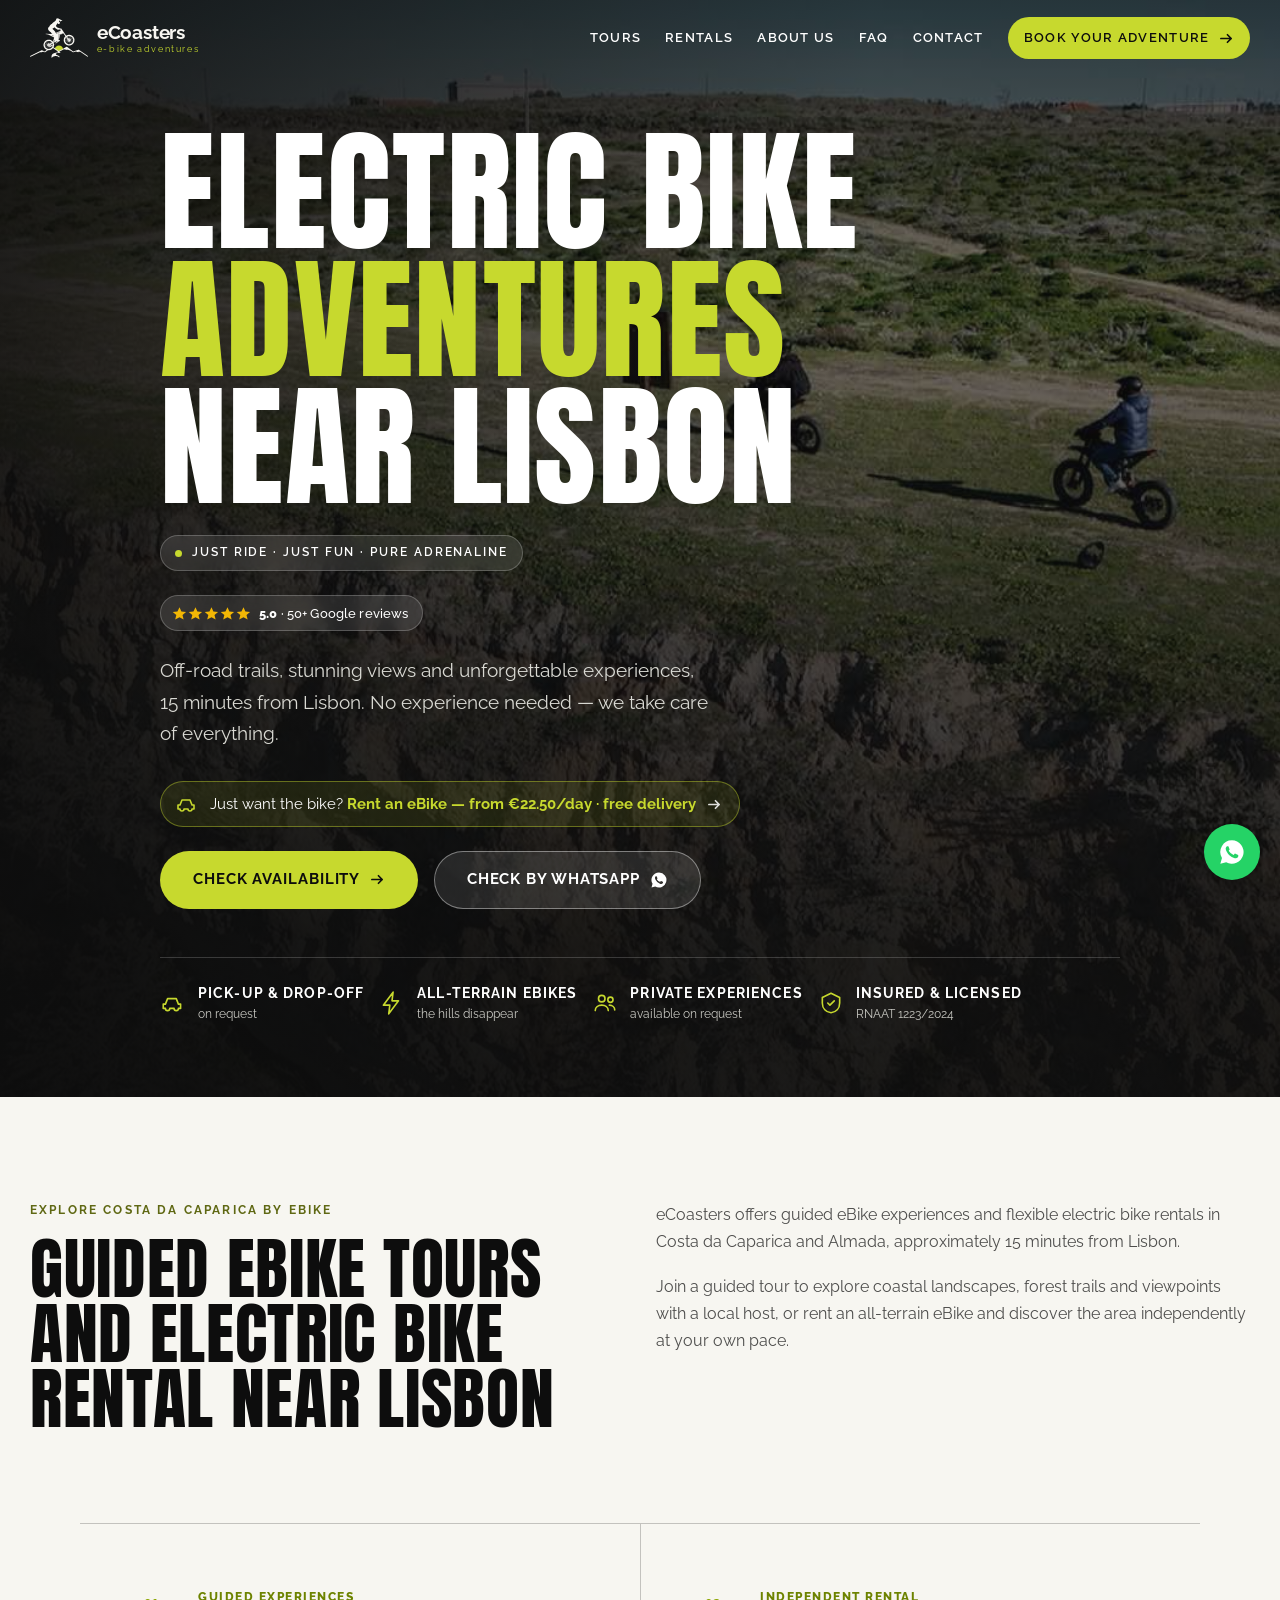
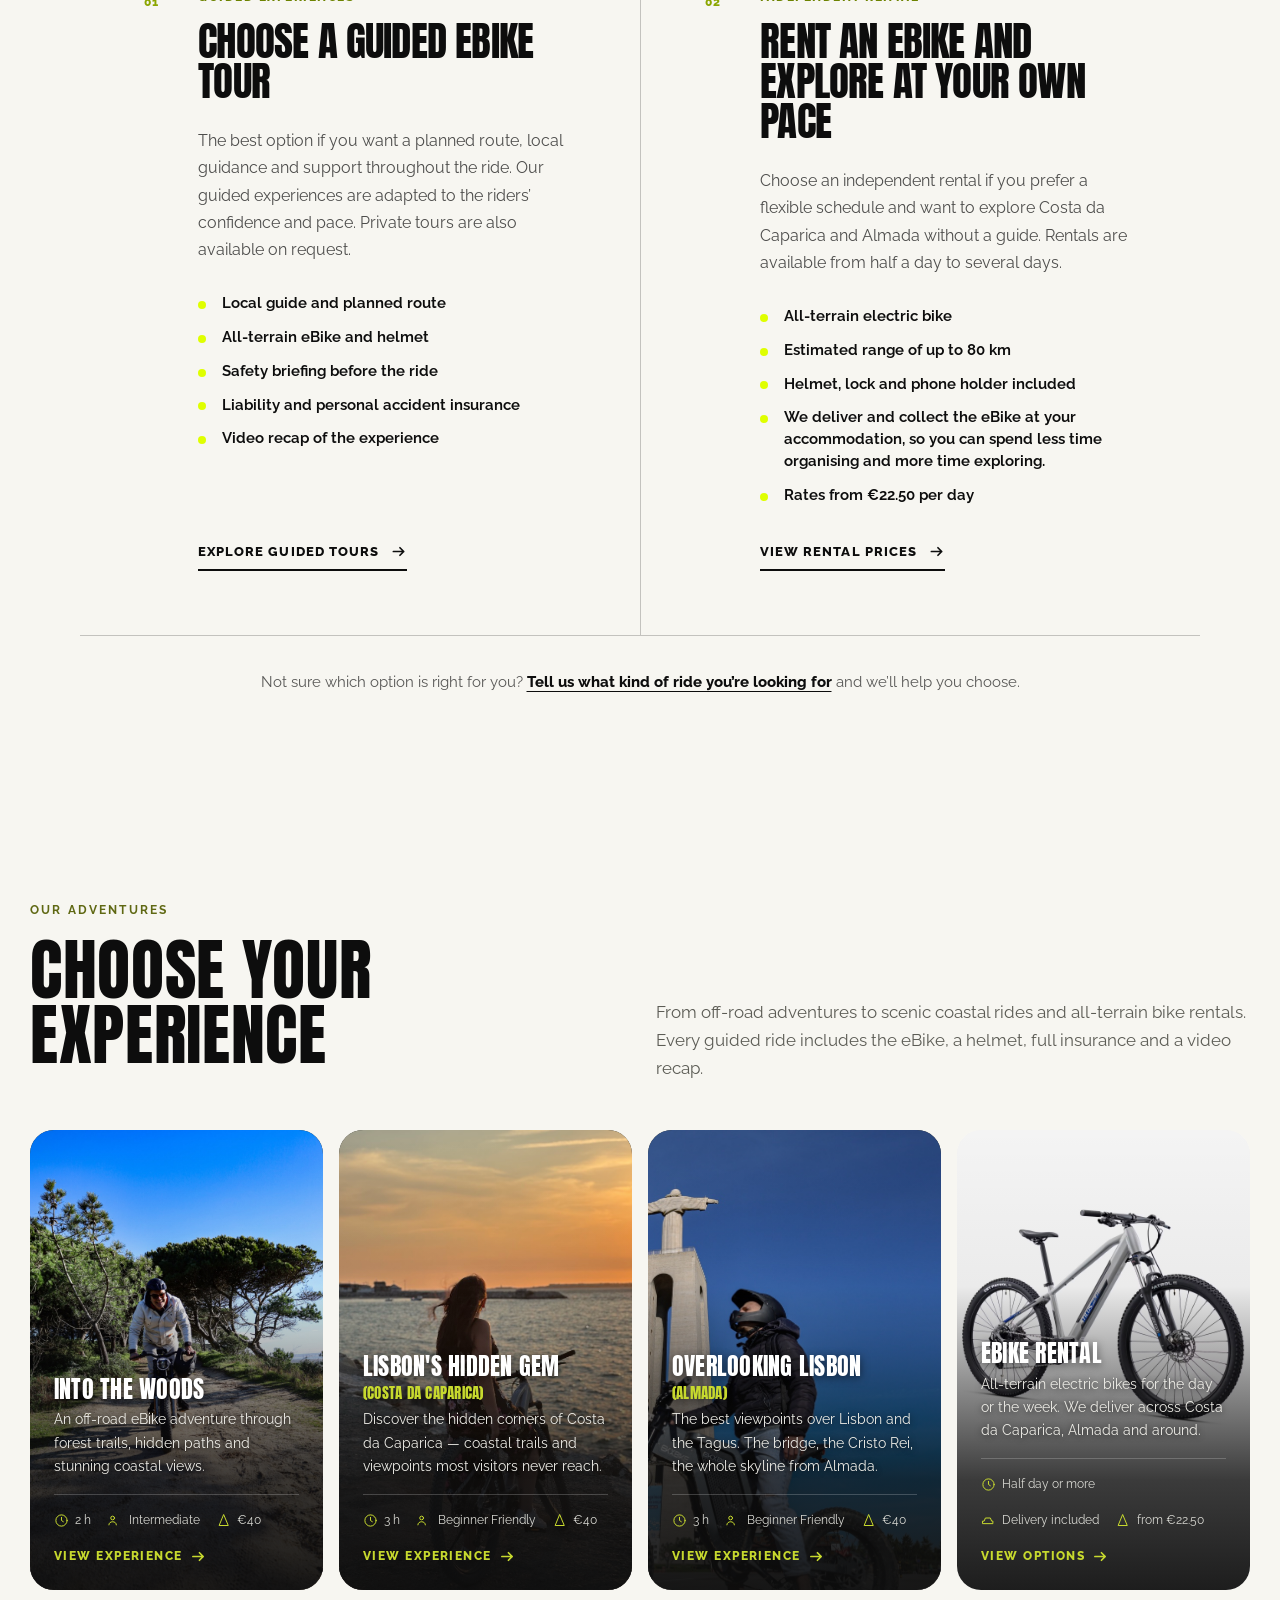
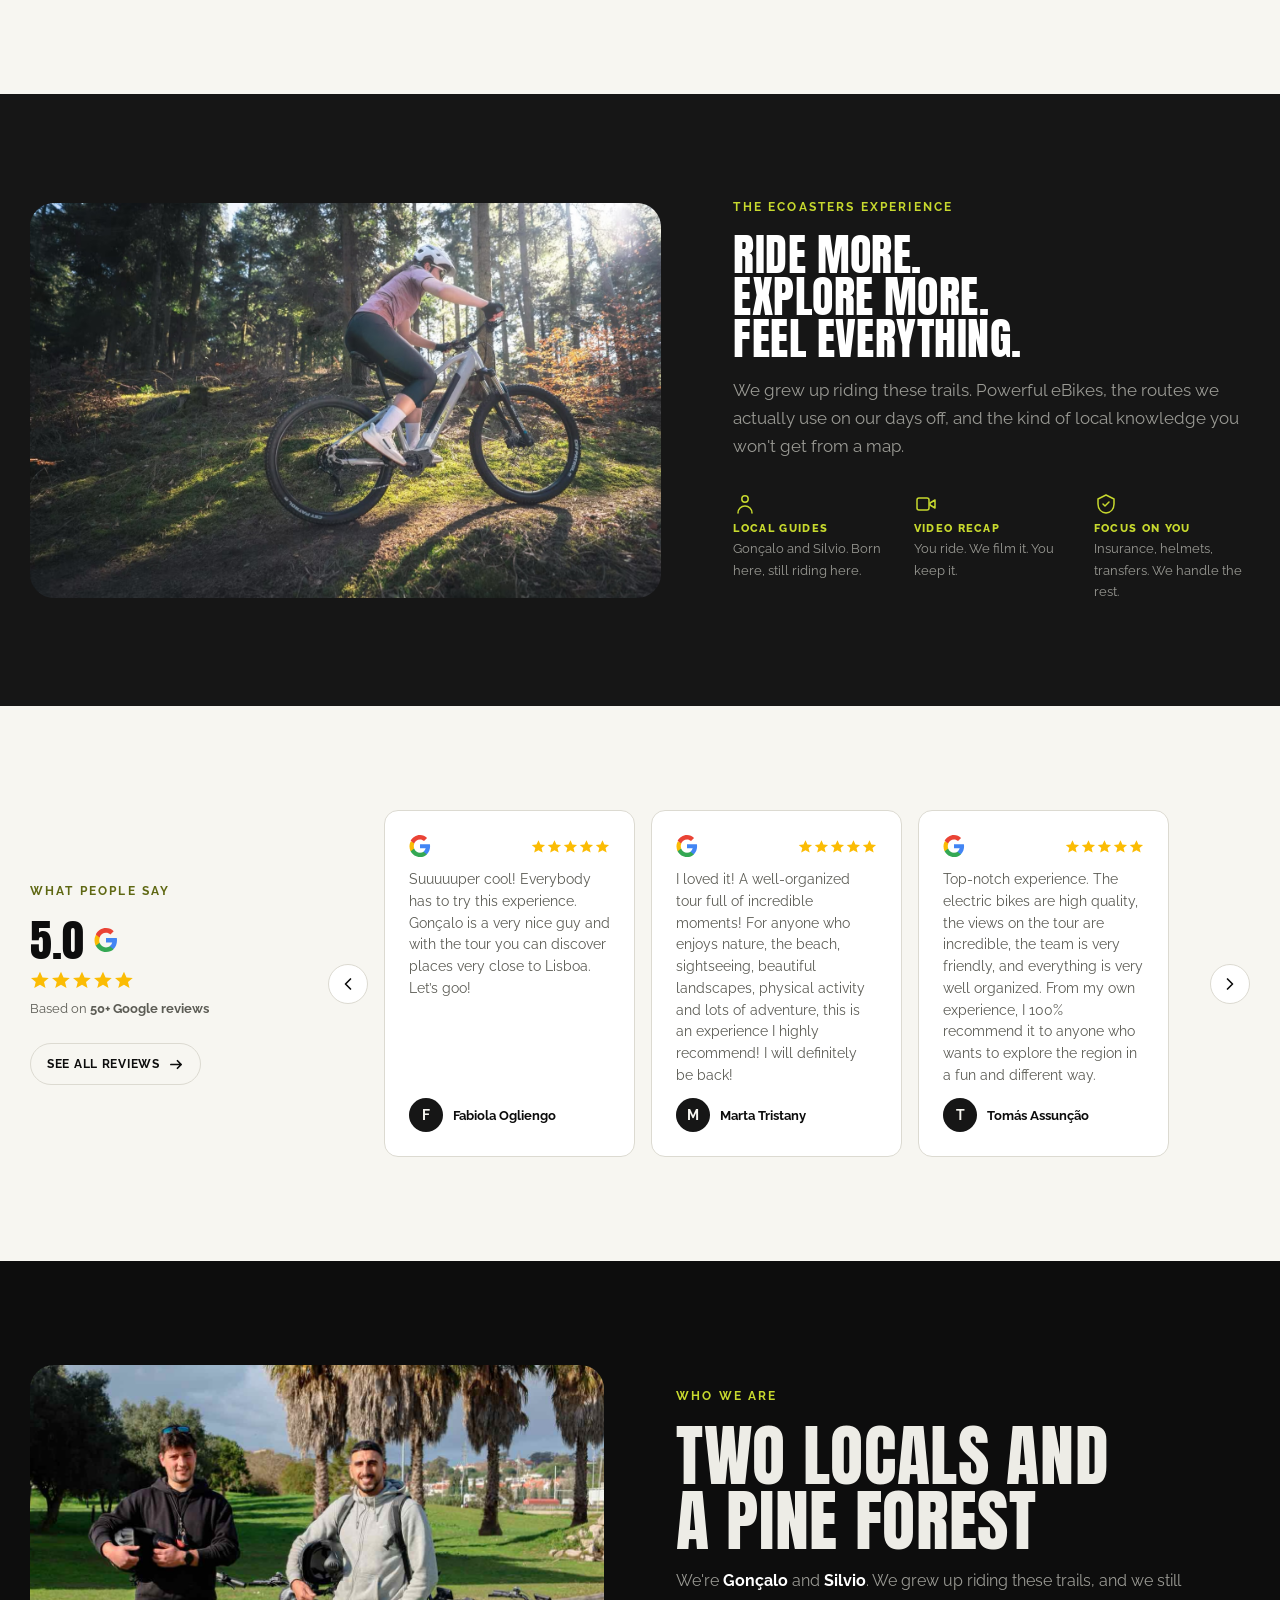
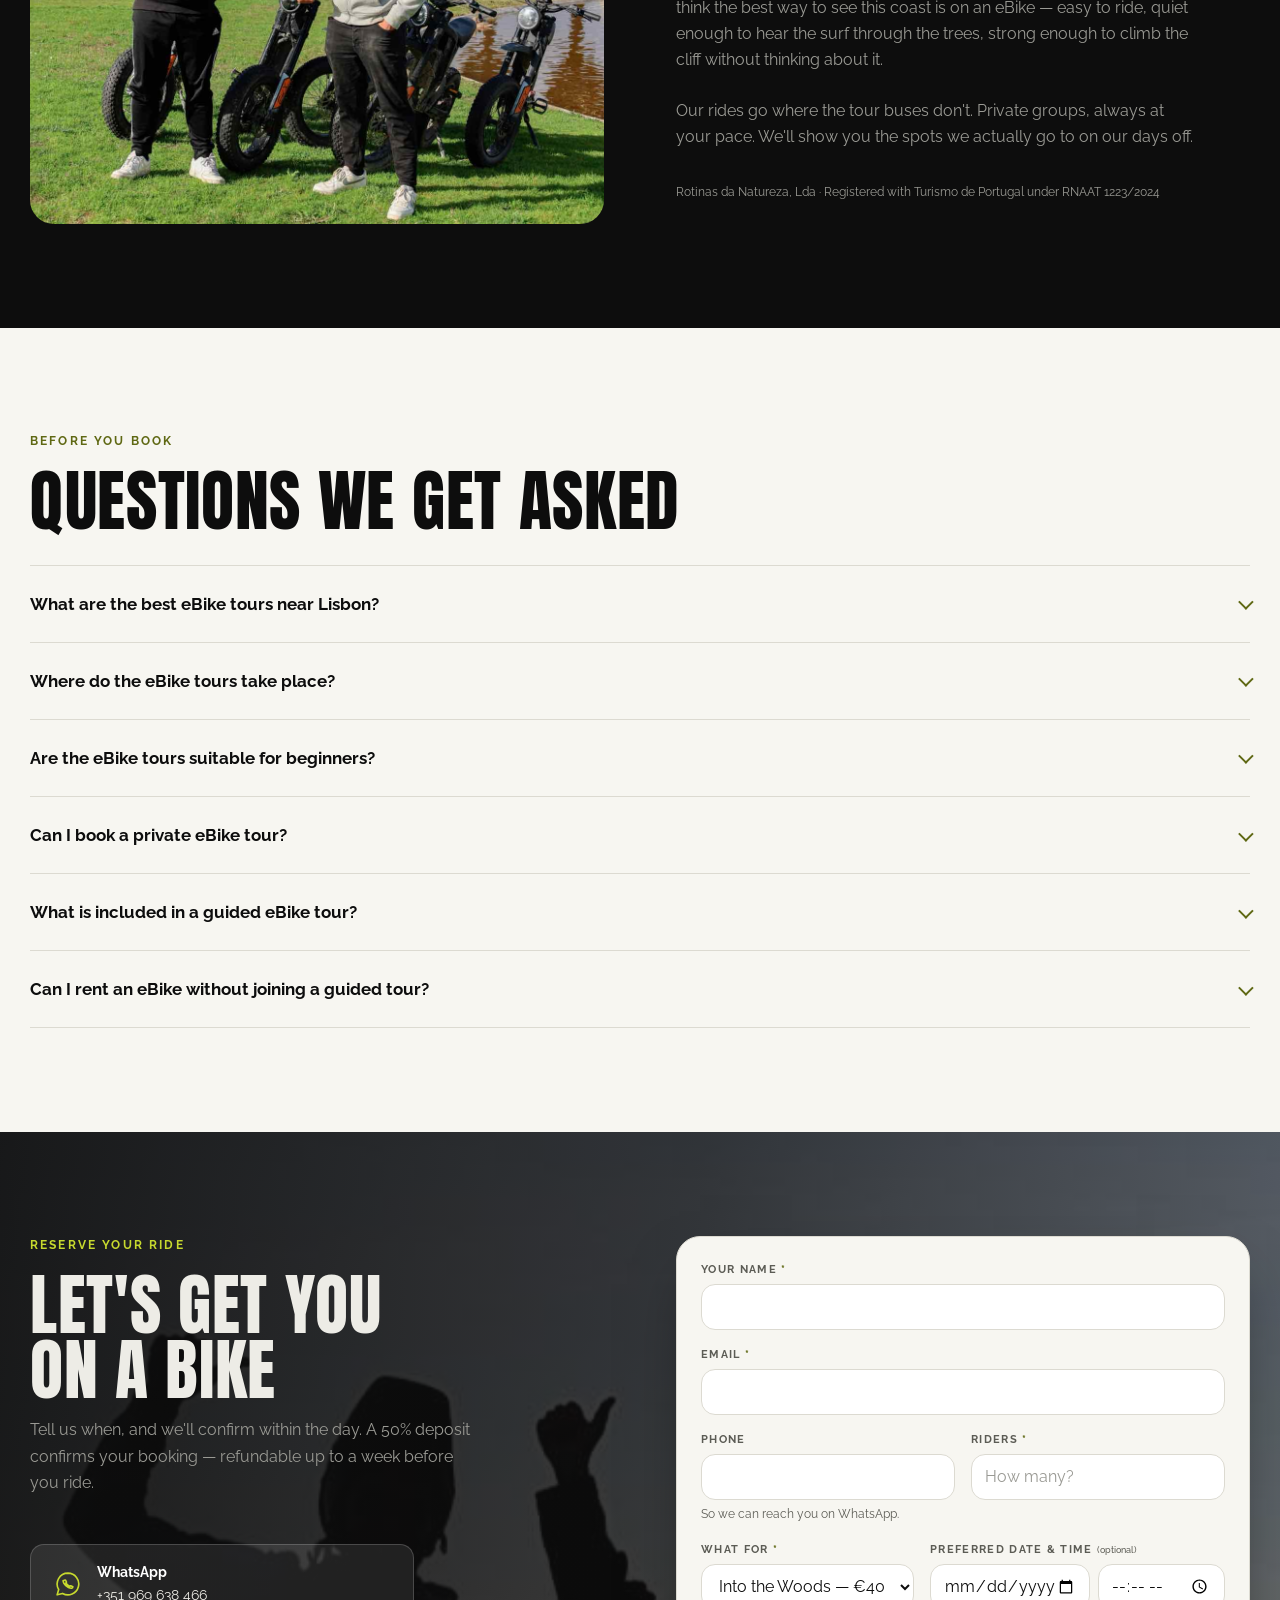
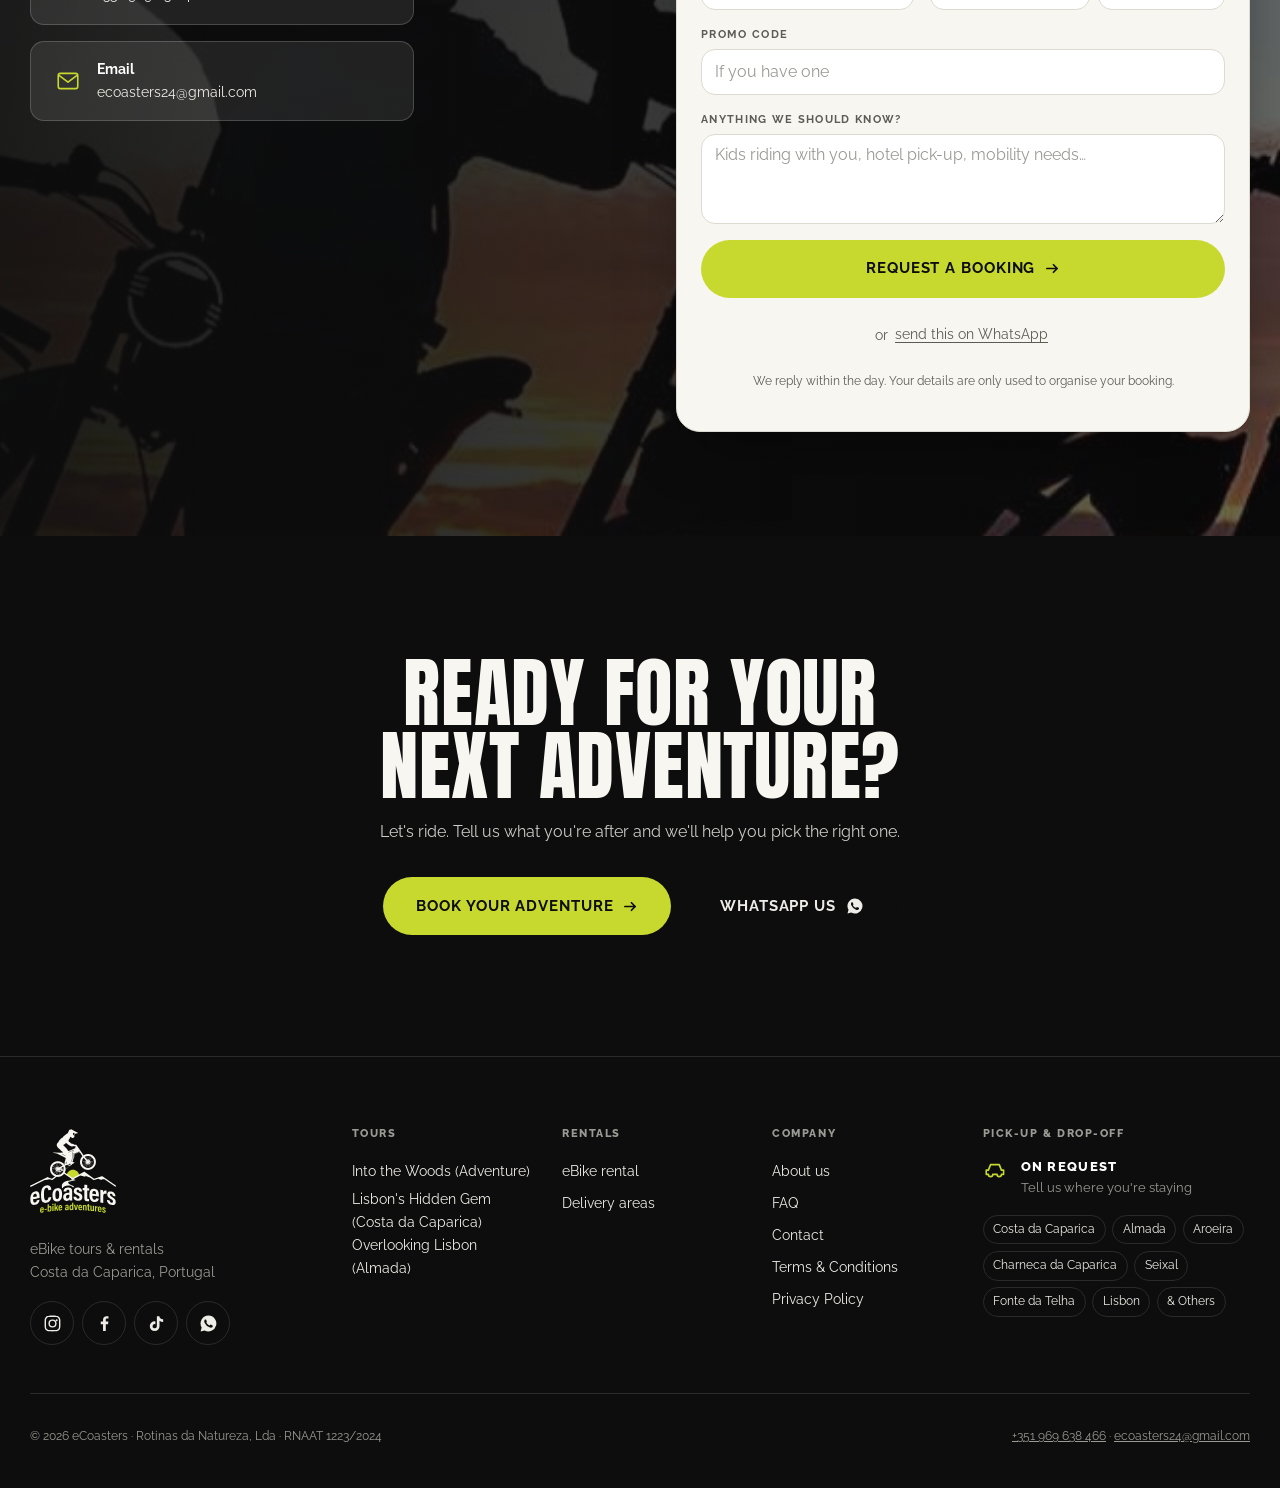
==== commit 921804a6: "Trocar rental/check availability no hero e apontar ao formulário" ====
--- a/index.html
+++ b/index.html
@@ -126,17 +126,17 @@
       Lisbon. No experience needed — we take care of everything.
     </p>
 
-    <div class="hero__cta rise" style="--d:440ms;margin-bottom:var(--s3)">
-      <a class="btn btn--lime btn--lg" href="#tours">Check availability
-        <svg class="ico-arr" viewBox="0 0 16 16" aria-hidden="true"><path d="M2 8h11M9 4l4 4-4 4"/></svg></a>
-      <a class="btn btn--glass btn--lg" href="https://wa.me/351969638466">Check by Whatsapp
-        <svg viewBox="0 0 24 24" aria-hidden="true" style="width:18px;height:18px;fill:currentColor"><path d="M12 2a10 10 0 0 0-8.6 15.1L2 22l5-1.3A10 10 0 1 0 12 2zm5.3 14.1c-.2.6-1.3 1.2-1.8 1.2-.5.1-1 .1-1.7-.1a11 11 0 0 1-6.4-5.6c-.5-.9-.8-1.8-.8-2.6 0-.9.5-1.4.7-1.6.2-.2.5-.3.7-.3h.5c.2 0 .4 0 .6.5l.8 2c.1.2 0 .4-.1.5l-.4.5c-.1.2-.3.3-.1.6a8 8 0 0 0 3.7 3.2c.3.1.5.1.6-.1l.7-.8c.2-.2.3-.2.6-.1l2 1c.3.1.4.2.5.3z"/></svg></a>
-    </div>
-    <a class="hero__rent rise" href="/electric-bike-rental/" style="--d:480ms">
+    <a class="hero__rent rise" href="/electric-bike-rental/" style="--d:440ms;margin-bottom:var(--s3)">
       <svg viewBox="0 0 24 24" aria-hidden="true"><path d="M3 13h2l2-5h8l2 5h2v4h-2a2 2 0 1 1-4 0H9a2 2 0 1 1-4 0H3z"/></svg>
       <span>Just want the bike? <strong>Rent an eBike — from &euro;22.50/day · free delivery</strong></span>
       <svg class="ico-arr" viewBox="0 0 16 16" aria-hidden="true"><path d="M2 8h11M9 4l4 4-4 4"/></svg>
     </a>
+    <div class="hero__cta rise" style="--d:480ms;margin-bottom:var(--s3)">
+      <a class="btn btn--lime btn--lg" href="#book">Check availability
+        <svg class="ico-arr" viewBox="0 0 16 16" aria-hidden="true"><path d="M2 8h11M9 4l4 4-4 4"/></svg></a>
+      <a class="btn btn--glass btn--lg" href="https://wa.me/351969638466">Check by Whatsapp
+        <svg viewBox="0 0 24 24" aria-hidden="true" style="width:18px;height:18px;fill:currentColor"><path d="M12 2a10 10 0 0 0-8.6 15.1L2 22l5-1.3A10 10 0 1 0 12 2zm5.3 14.1c-.2.6-1.3 1.2-1.8 1.2-.5.1-1 .1-1.7-.1a11 11 0 0 1-6.4-5.6c-.5-.9-.8-1.8-.8-2.6 0-.9.5-1.4.7-1.6.2-.2.5-.3.7-.3h.5c.2 0 .4 0 .6.5l.8 2c.1.2 0 .4-.1.5l-.4.5c-.1.2-.3.3-.1.6a8 8 0 0 0 3.7 3.2c.3.1.5.1.6-.1l.7-.8c.2-.2.3-.2.6-.1l2 1c.3.1.4.2.5.3z"/></svg></a>
+    </div>
 
     <ul class="hstrip rise" style="--d:500ms">
       <li>
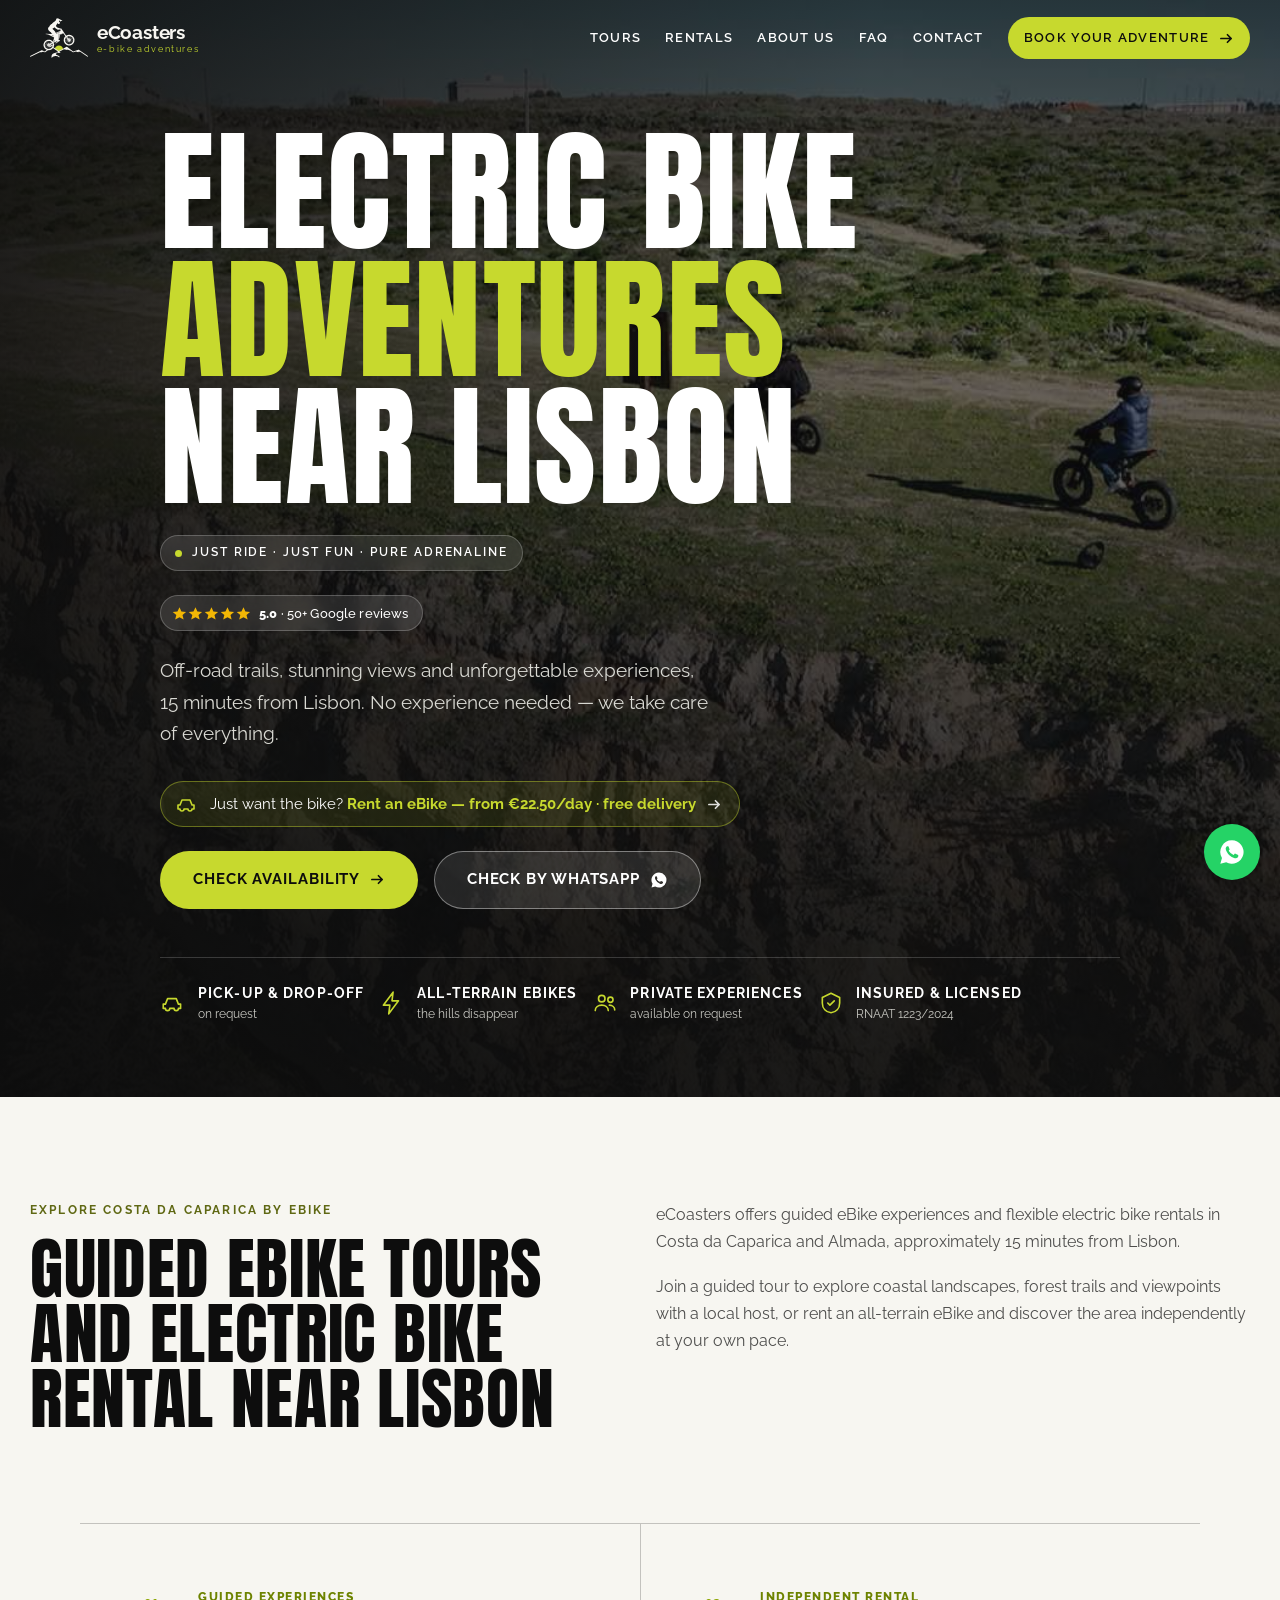
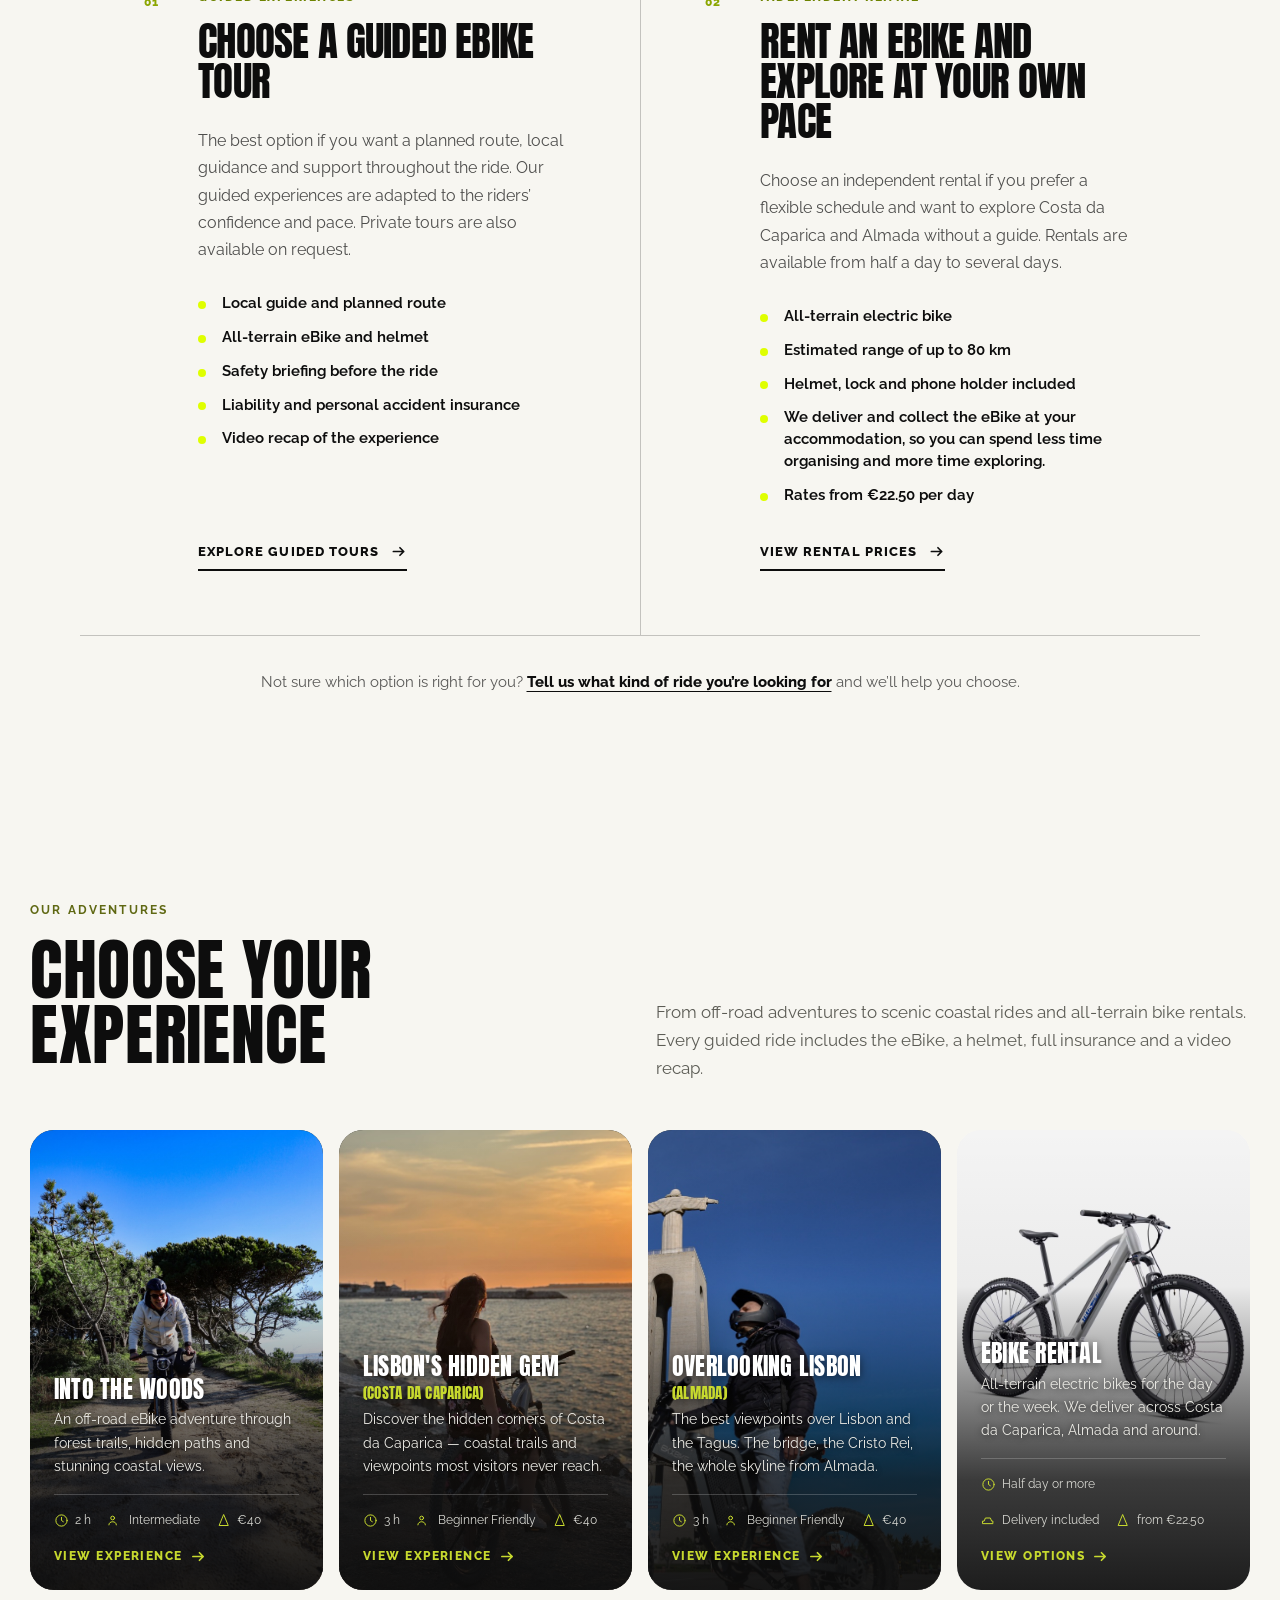
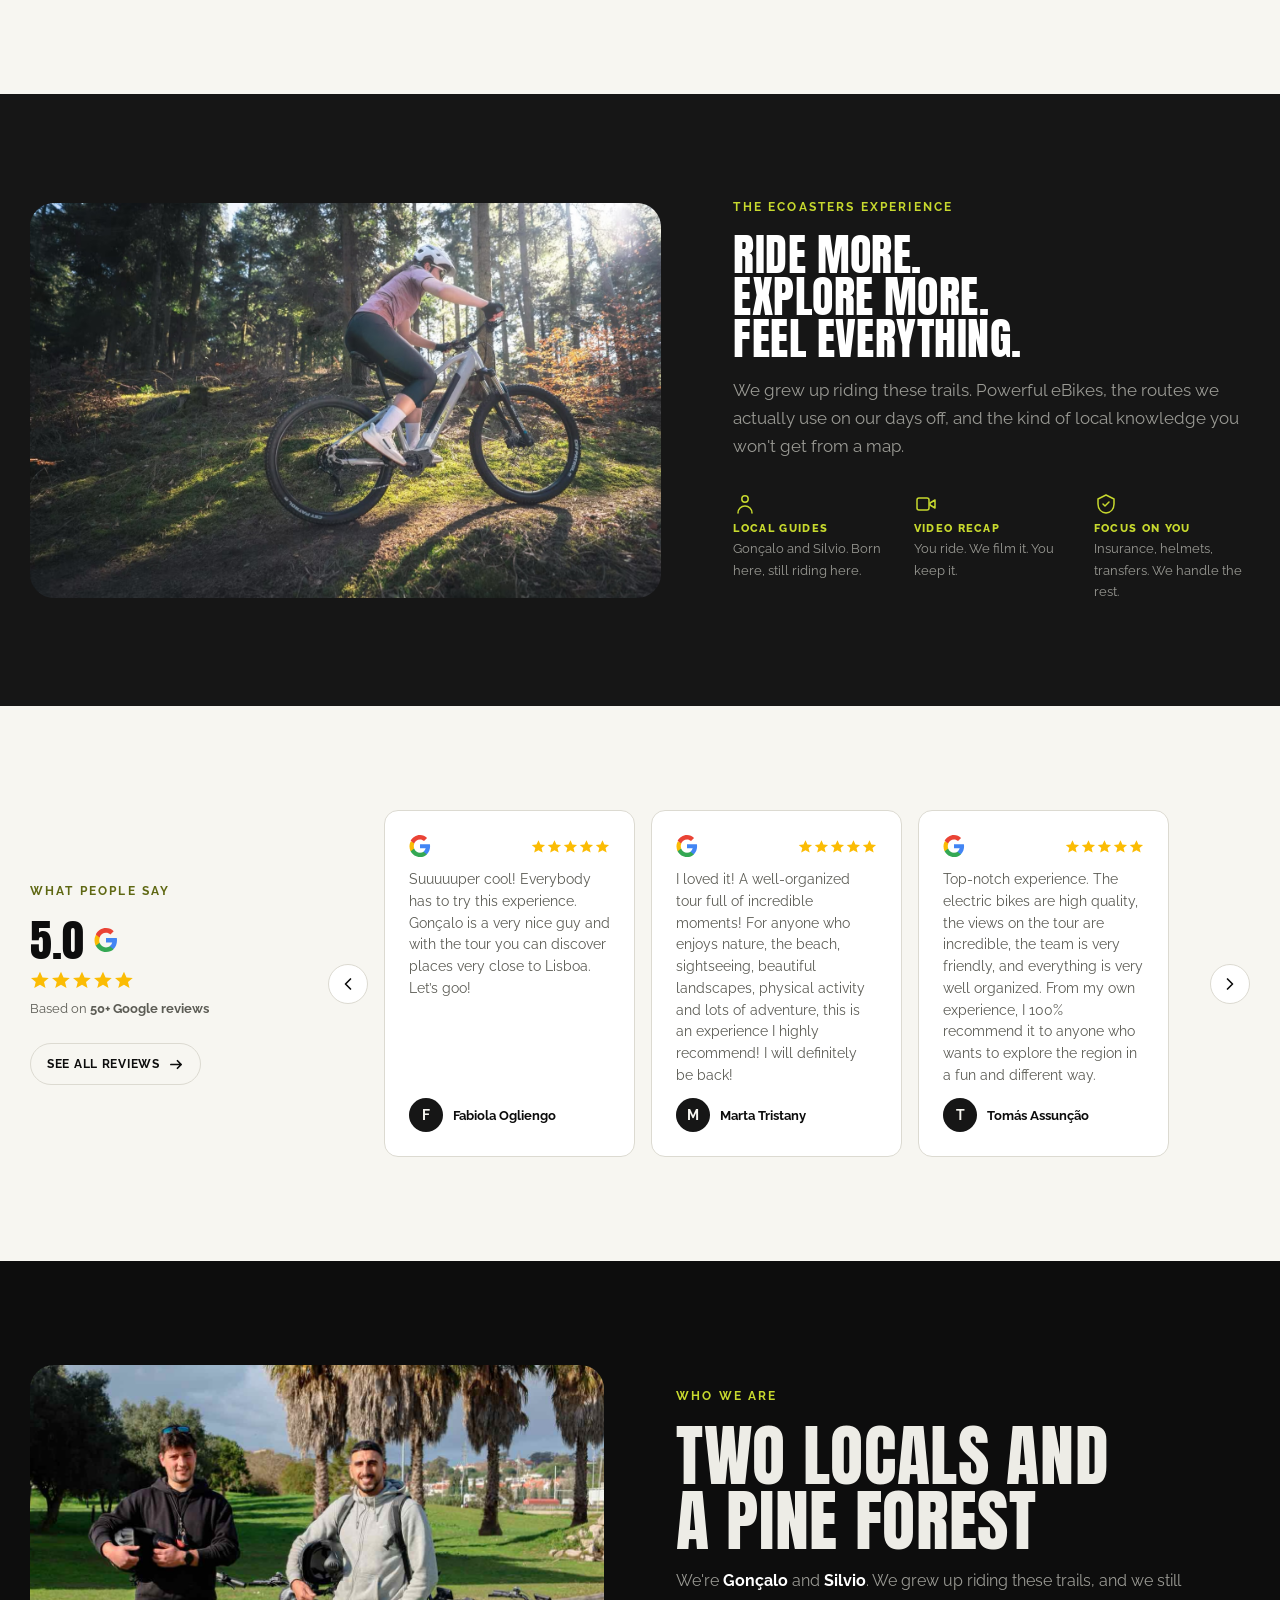
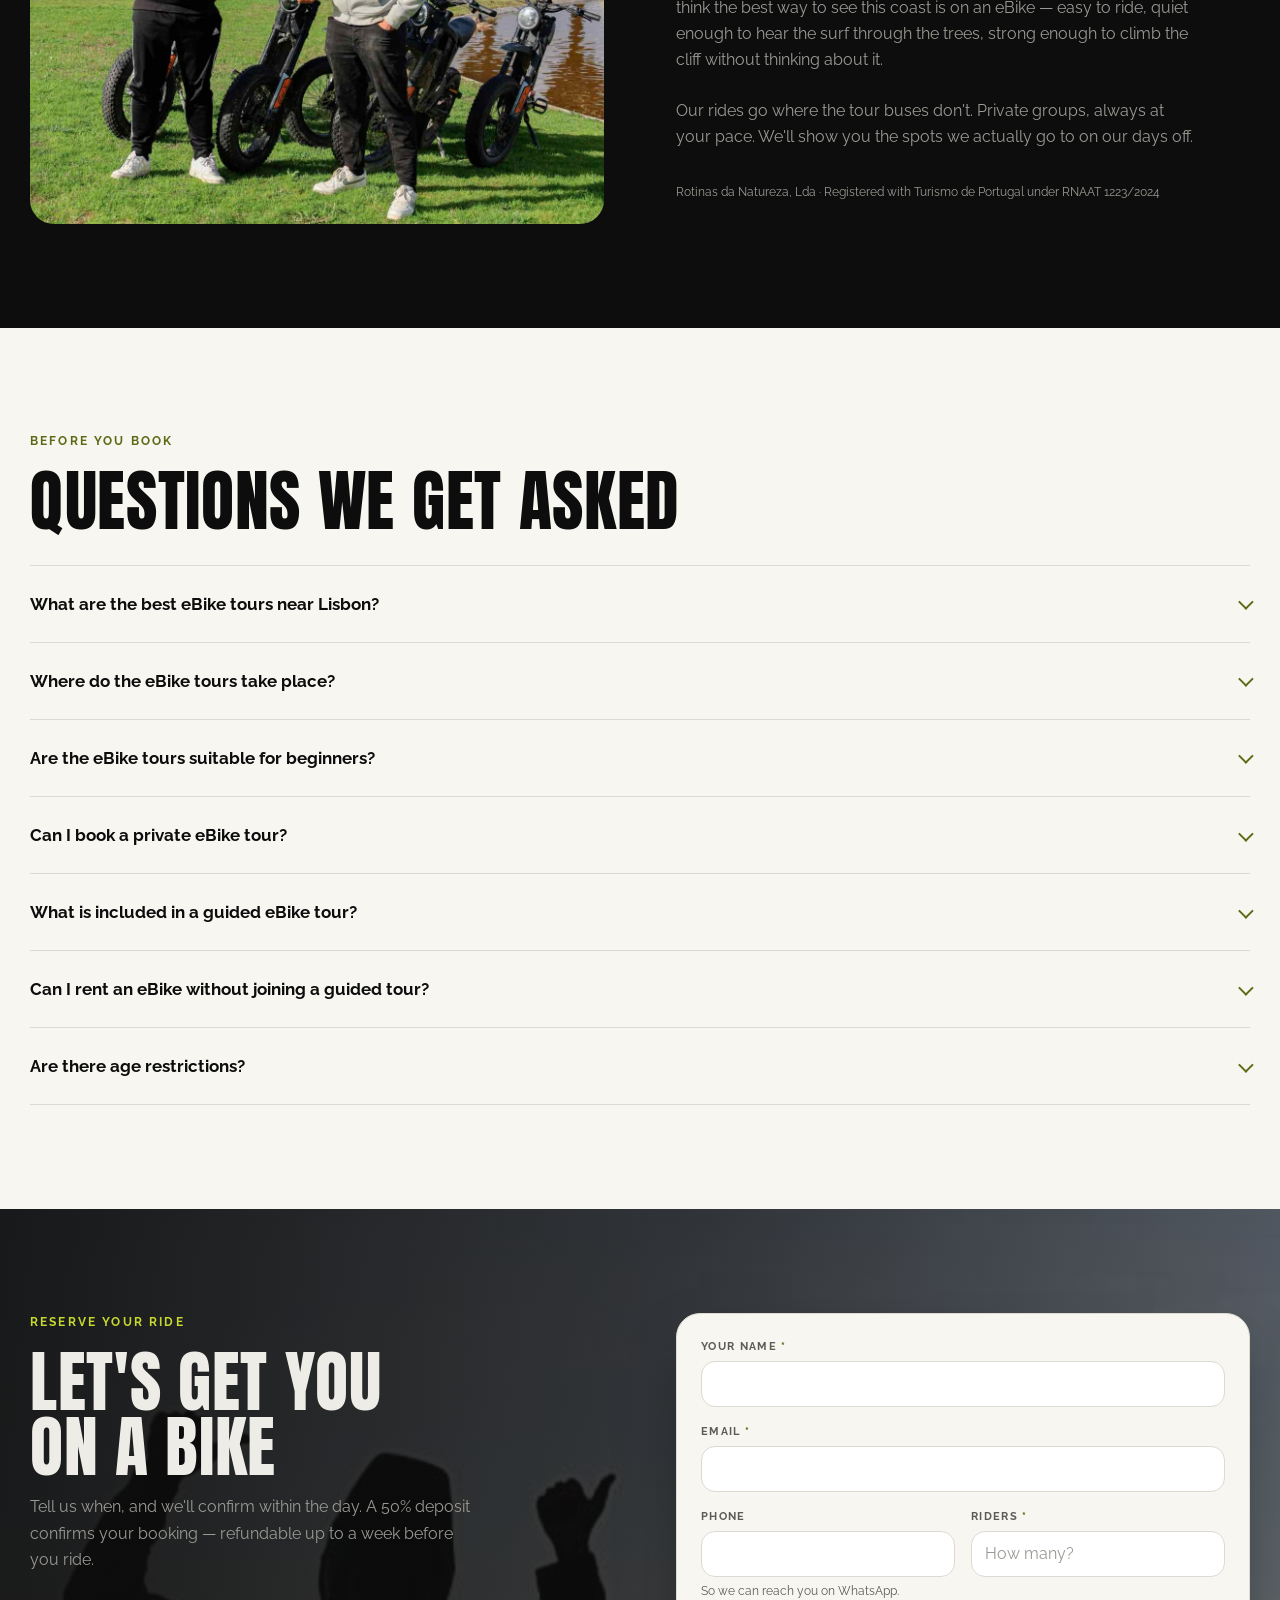
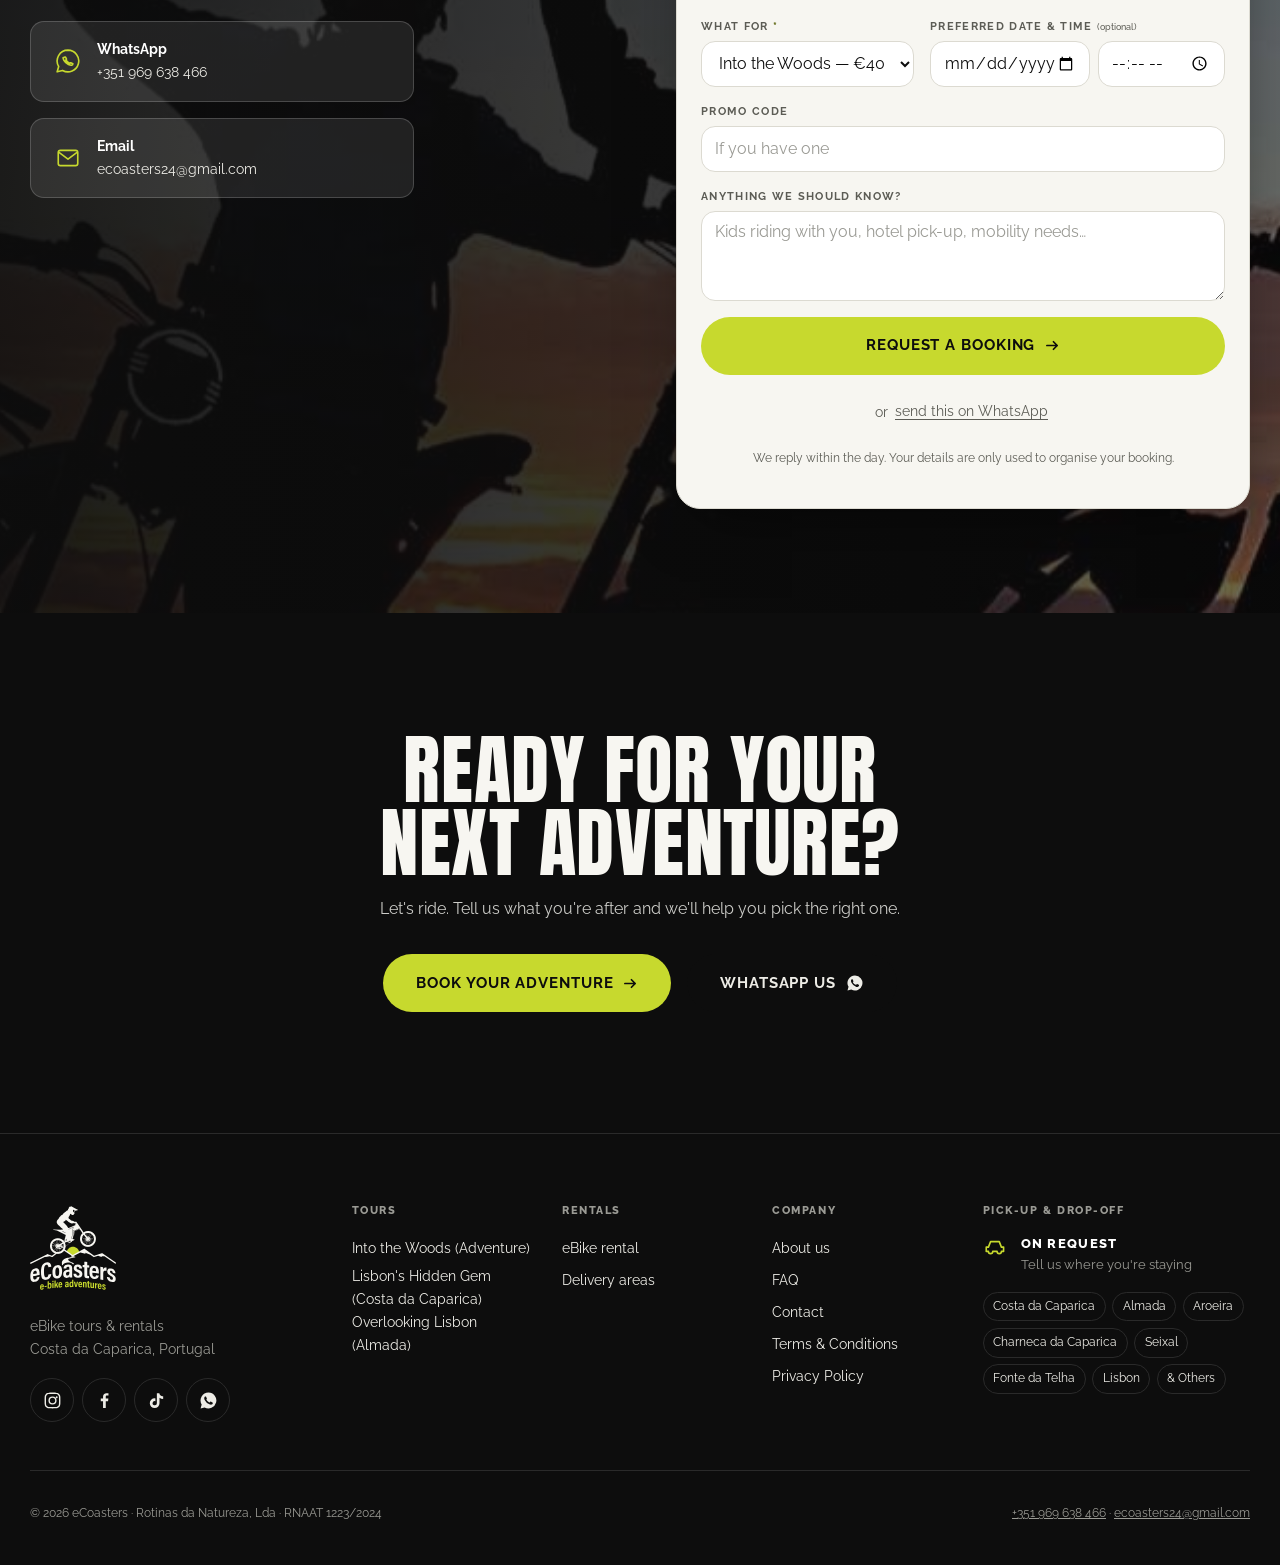
==== commit a9350a1a: "Age faqs commit" ====
--- a/index.html
+++ b/index.html
@@ -2,6 +2,13 @@
 <html lang="en">
 <head>
 <meta charset="utf-8">
+<!-- Google Tag Manager -->
+<script>(function(w,d,s,l,i){w[l]=w[l]||[];w[l].push({'gtm.start':
+new Date().getTime(),event:'gtm.js'});var f=d.getElementsByTagName(s)[0],
+j=d.createElement(s),dl=l!='dataLayer'?'&l='+l:'';j.async=true;j.src=
+'https://www.googletagmanager.com/gtm.js?id='+i+dl;f.parentNode.insertBefore(j,f);
+})(window,document,'script','dataLayer','GTM-5BCM5WX2');</script>
+<!-- End Google Tag Manager -->
 <meta name="viewport" content="width=device-width, initial-scale=1">
 <title>Electric Bike Tours &amp; Rentals near Lisbon | eCoasters</title>
 <meta name="description" content="Guided electric bike tours and all-terrain eBike rentals in Costa da Caparica &amp; Almada — 15 minutes from Lisbon. Forest, fossil cliffs and the Atlantic coast. Insurance &amp; video included. RNAAT 1223/2024.">
@@ -65,6 +72,10 @@
 </script>
 </head>
 <body>
+<!-- Google Tag Manager (noscript) -->
+<noscript><iframe src="https://www.googletagmanager.com/ns.html?id=GTM-5BCM5WX2"
+height="0" width="0" style="display:none;visibility:hidden"></iframe></noscript>
+<!-- End Google Tag Manager (noscript) -->
 <a class="skip" href="#main">Skip to main content</a>
 
 <!-- ══ HEADER ══════════════════════════════════════════ -->
@@ -472,6 +483,7 @@
       <details><summary>Can I book a private eBike tour?</summary><p>Yes. Private eBike tours are available on request, subject to bike and guide availability. Contact us with your preferred date, number of participants and chosen experience, and we will confirm the available options.</p></details>
       <details><summary>What is included in a guided eBike tour?</summary><p>Every guided tour includes an all-terrain electric bike, helmet, local guide, planned route, safety briefing, liability and personal accident insurance, and a video recap of the experience. Additional arrangements can be confirmed when you make your booking request.</p></details>
       <details><summary>Can I rent an eBike without joining a guided tour?</summary><p>Yes. You can rent an all-terrain electric bike and explore Costa da Caparica and the surrounding area independently. Rentals are available from half a day to seven days or more and include a helmet, bike lock, phone holder and a quick operating and safety briefing. Delivery and collection conditions depend on the agreed location.</p></details>
+      <details><summary>Are there age restrictions?</summary><p>There are no age restrictions on our eBike experiences. The only possible limitation is height — riders need to be tall enough to safely fit and control the bike. We also have children's bikes to accommodate as many ages as possible, so families can ride together. If you're unsure whether a bike will suit a younger or shorter rider, contact us before booking.</p></details>
   </div>
 </section>
 
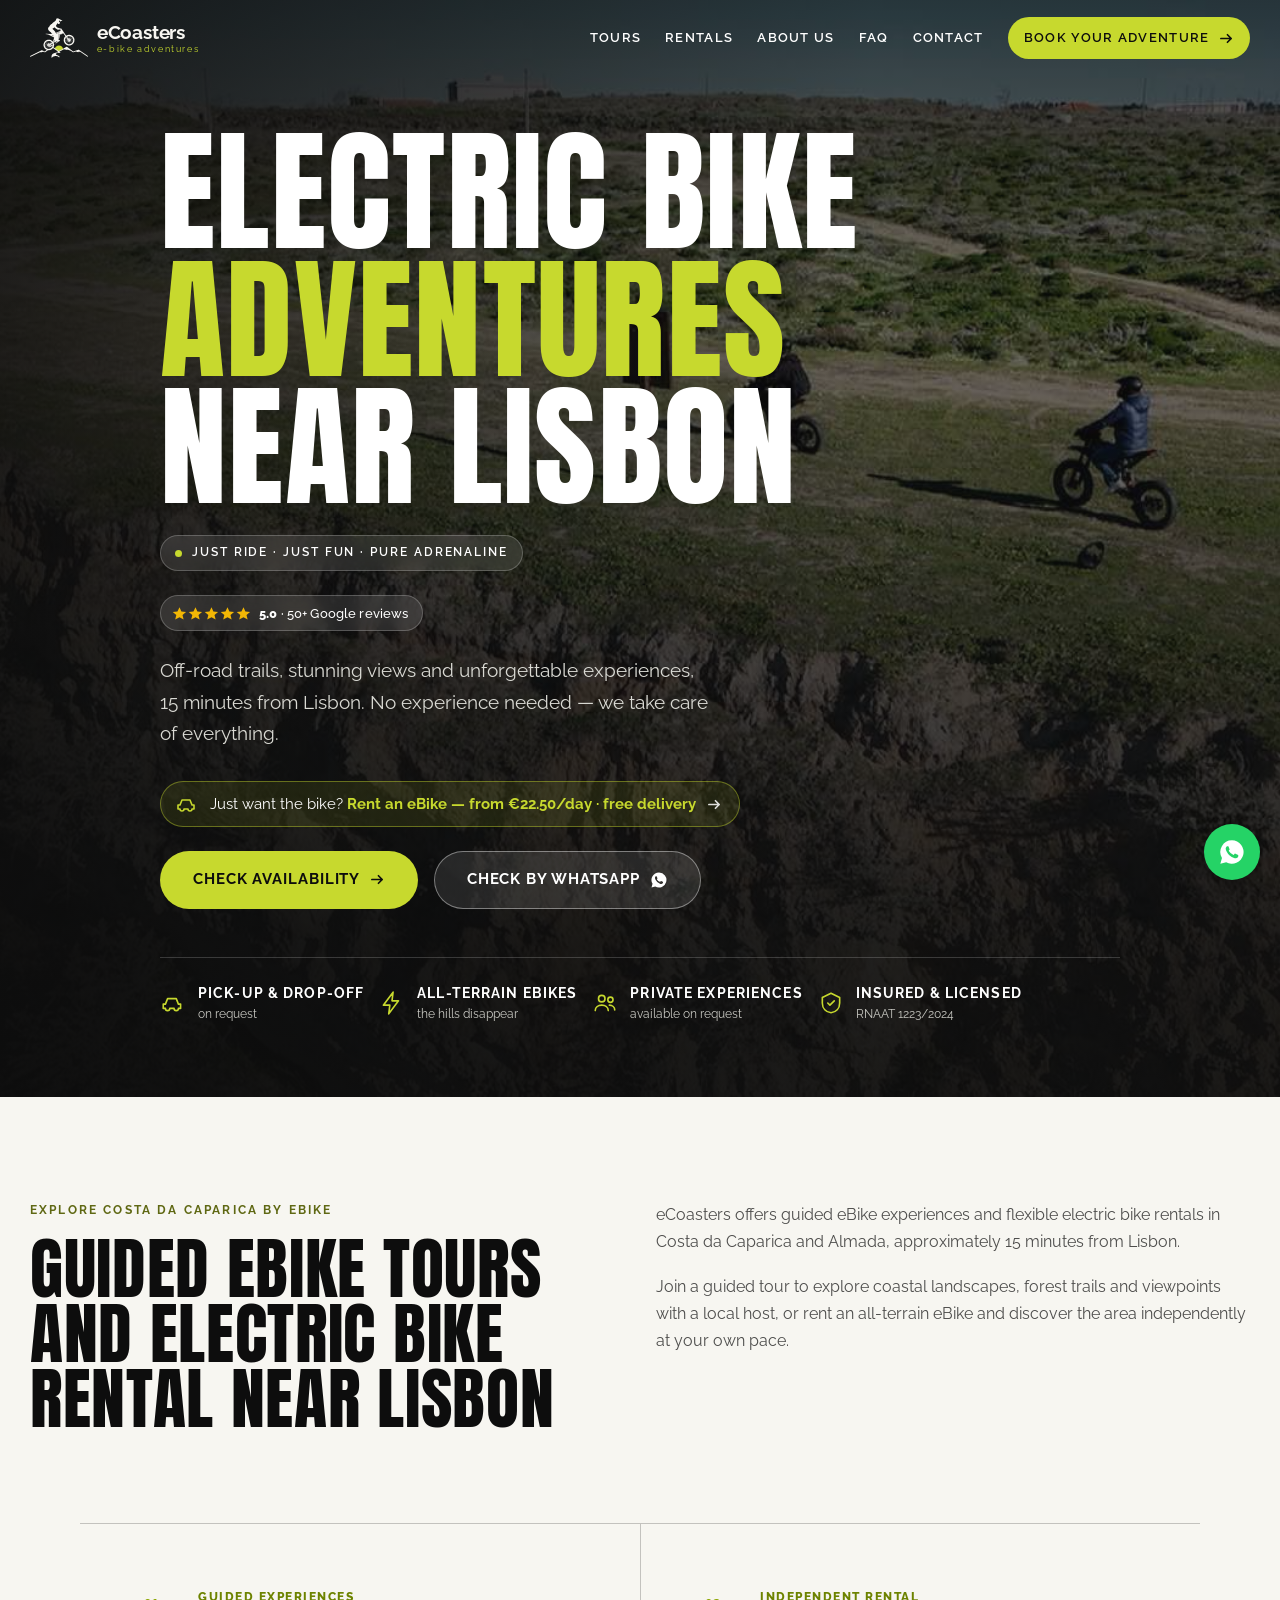
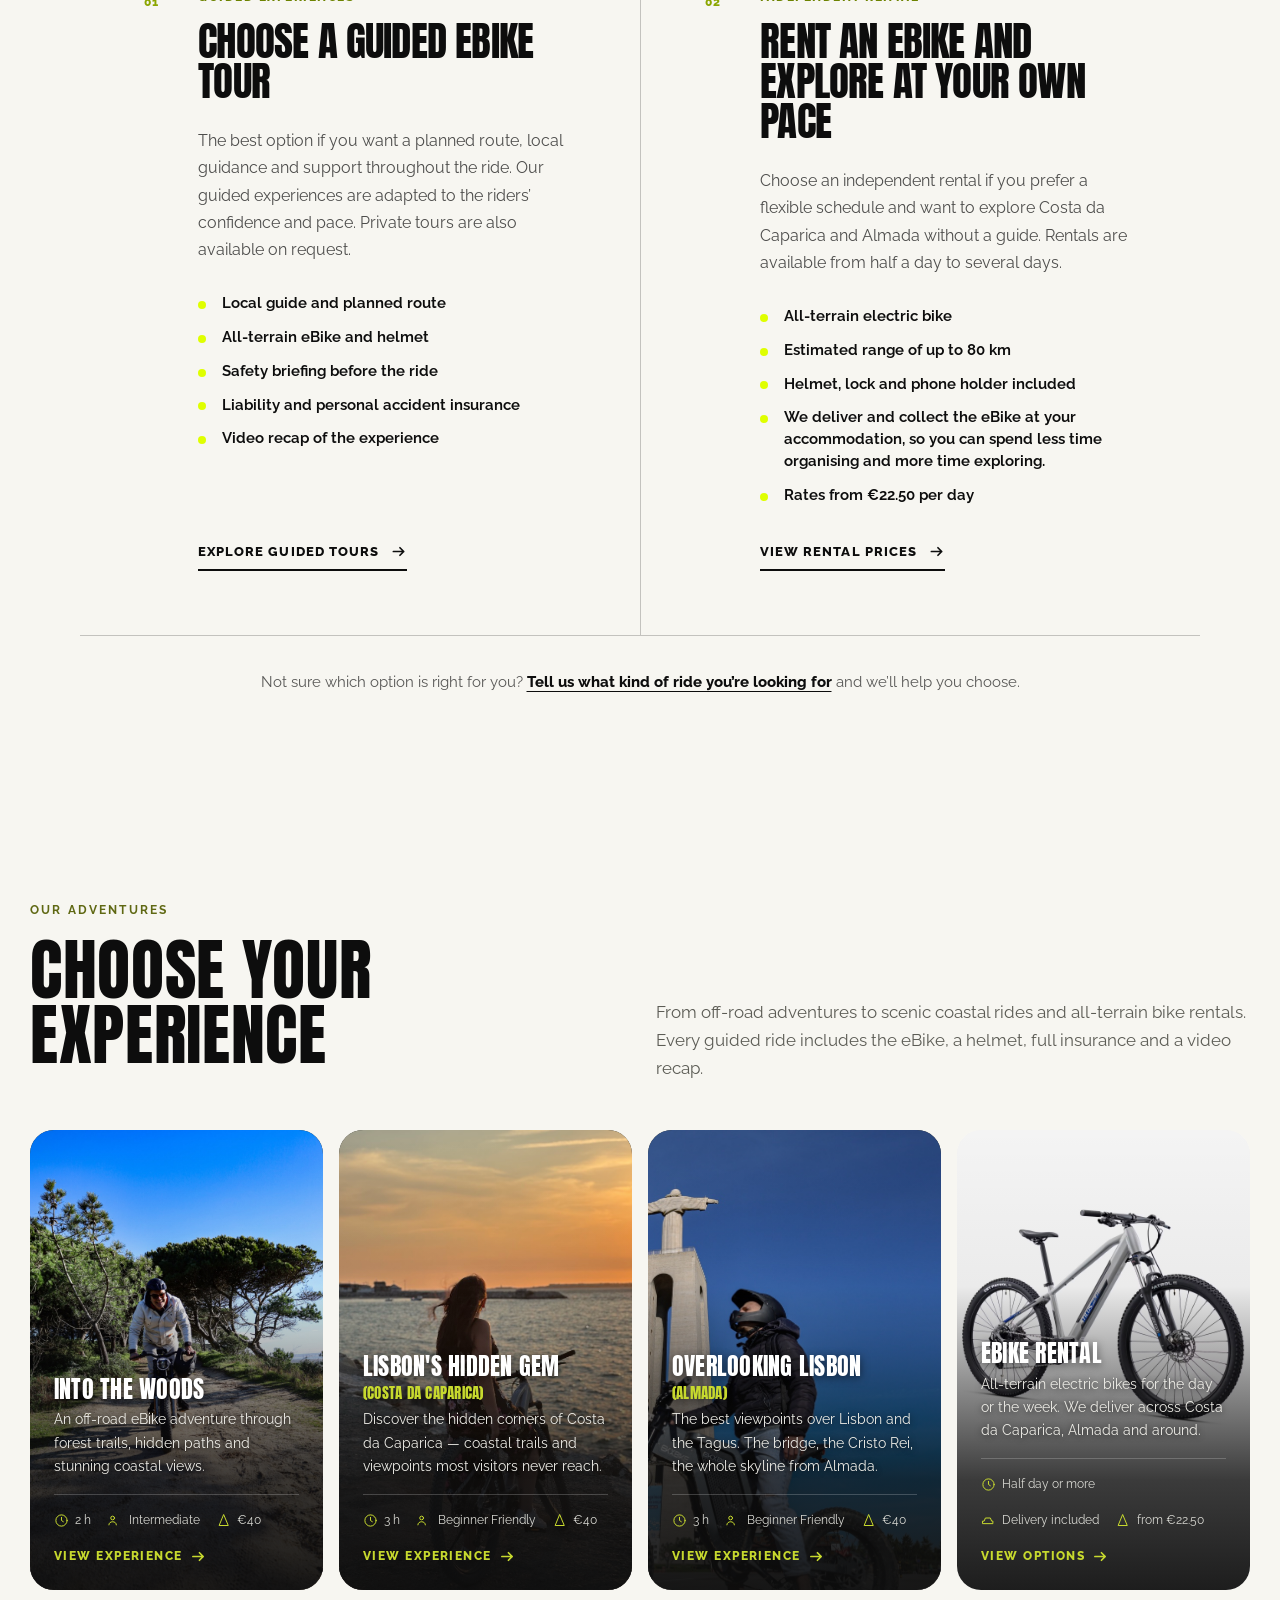
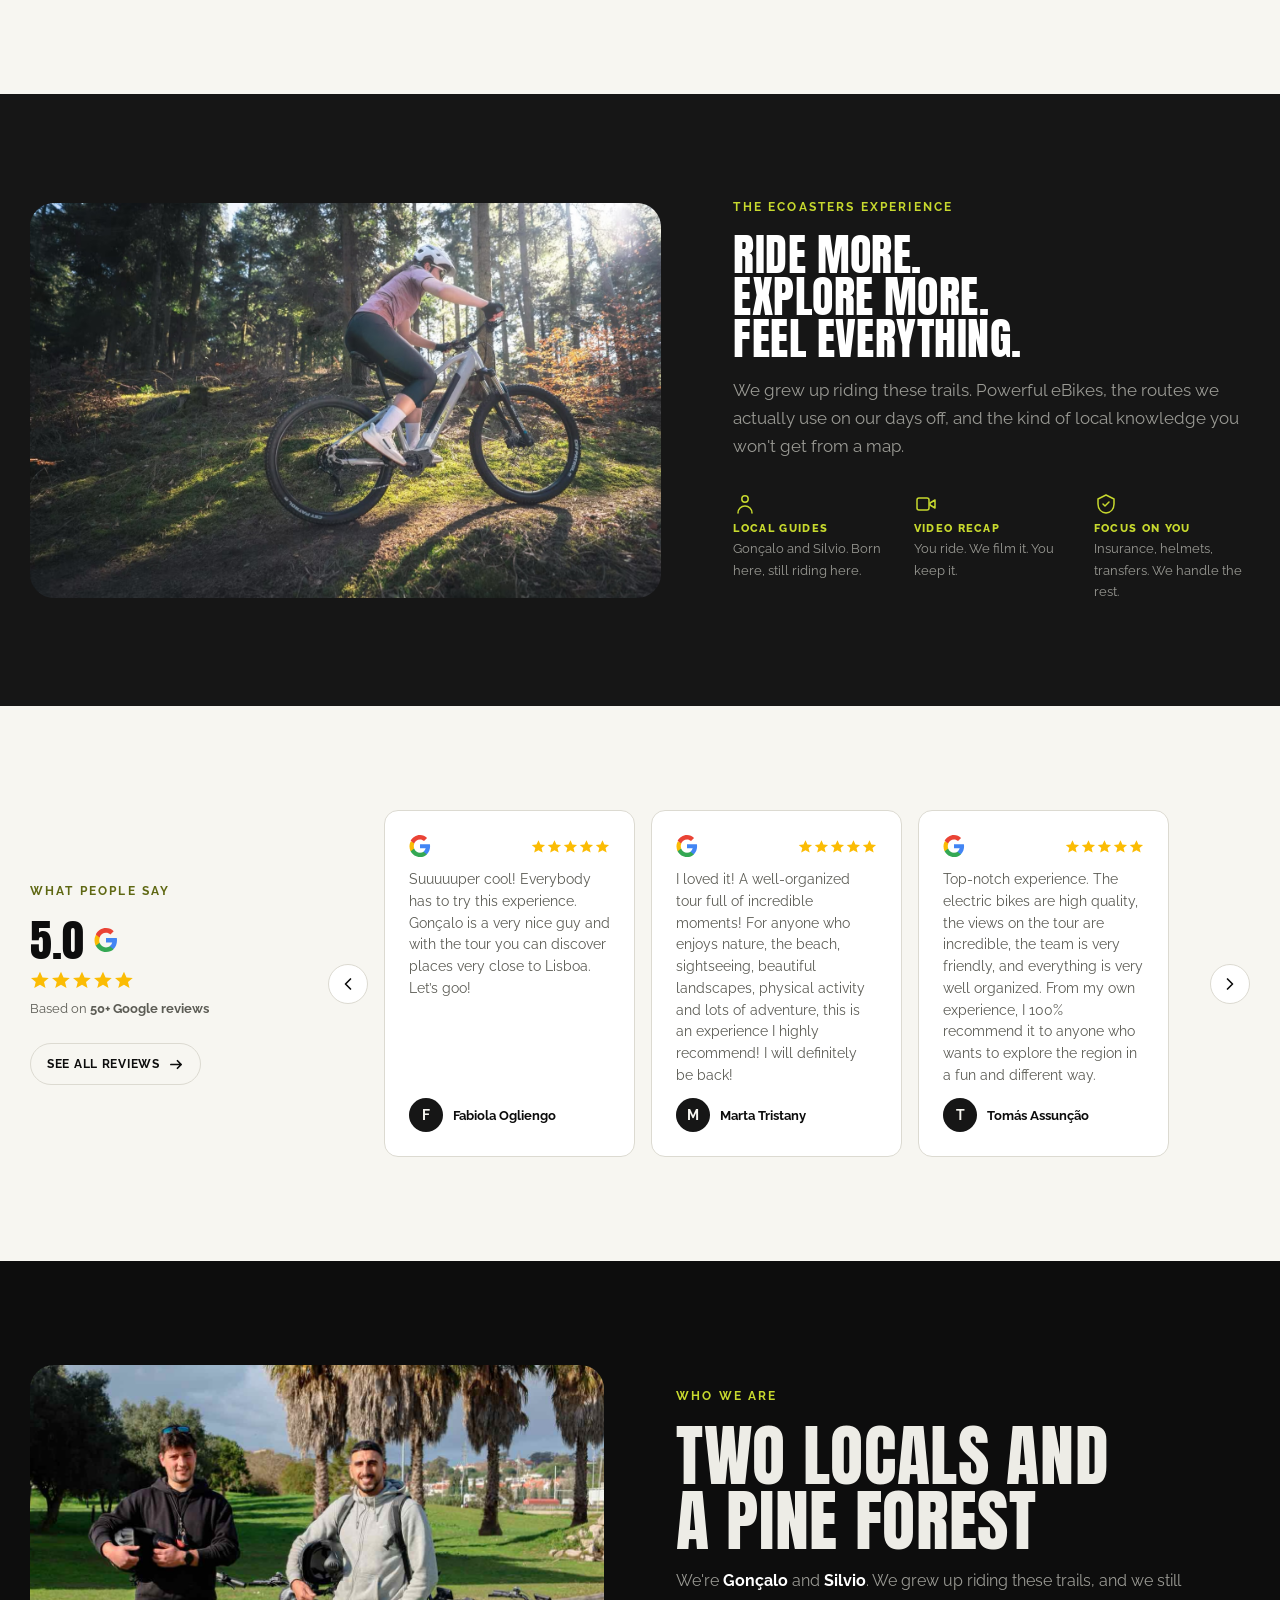
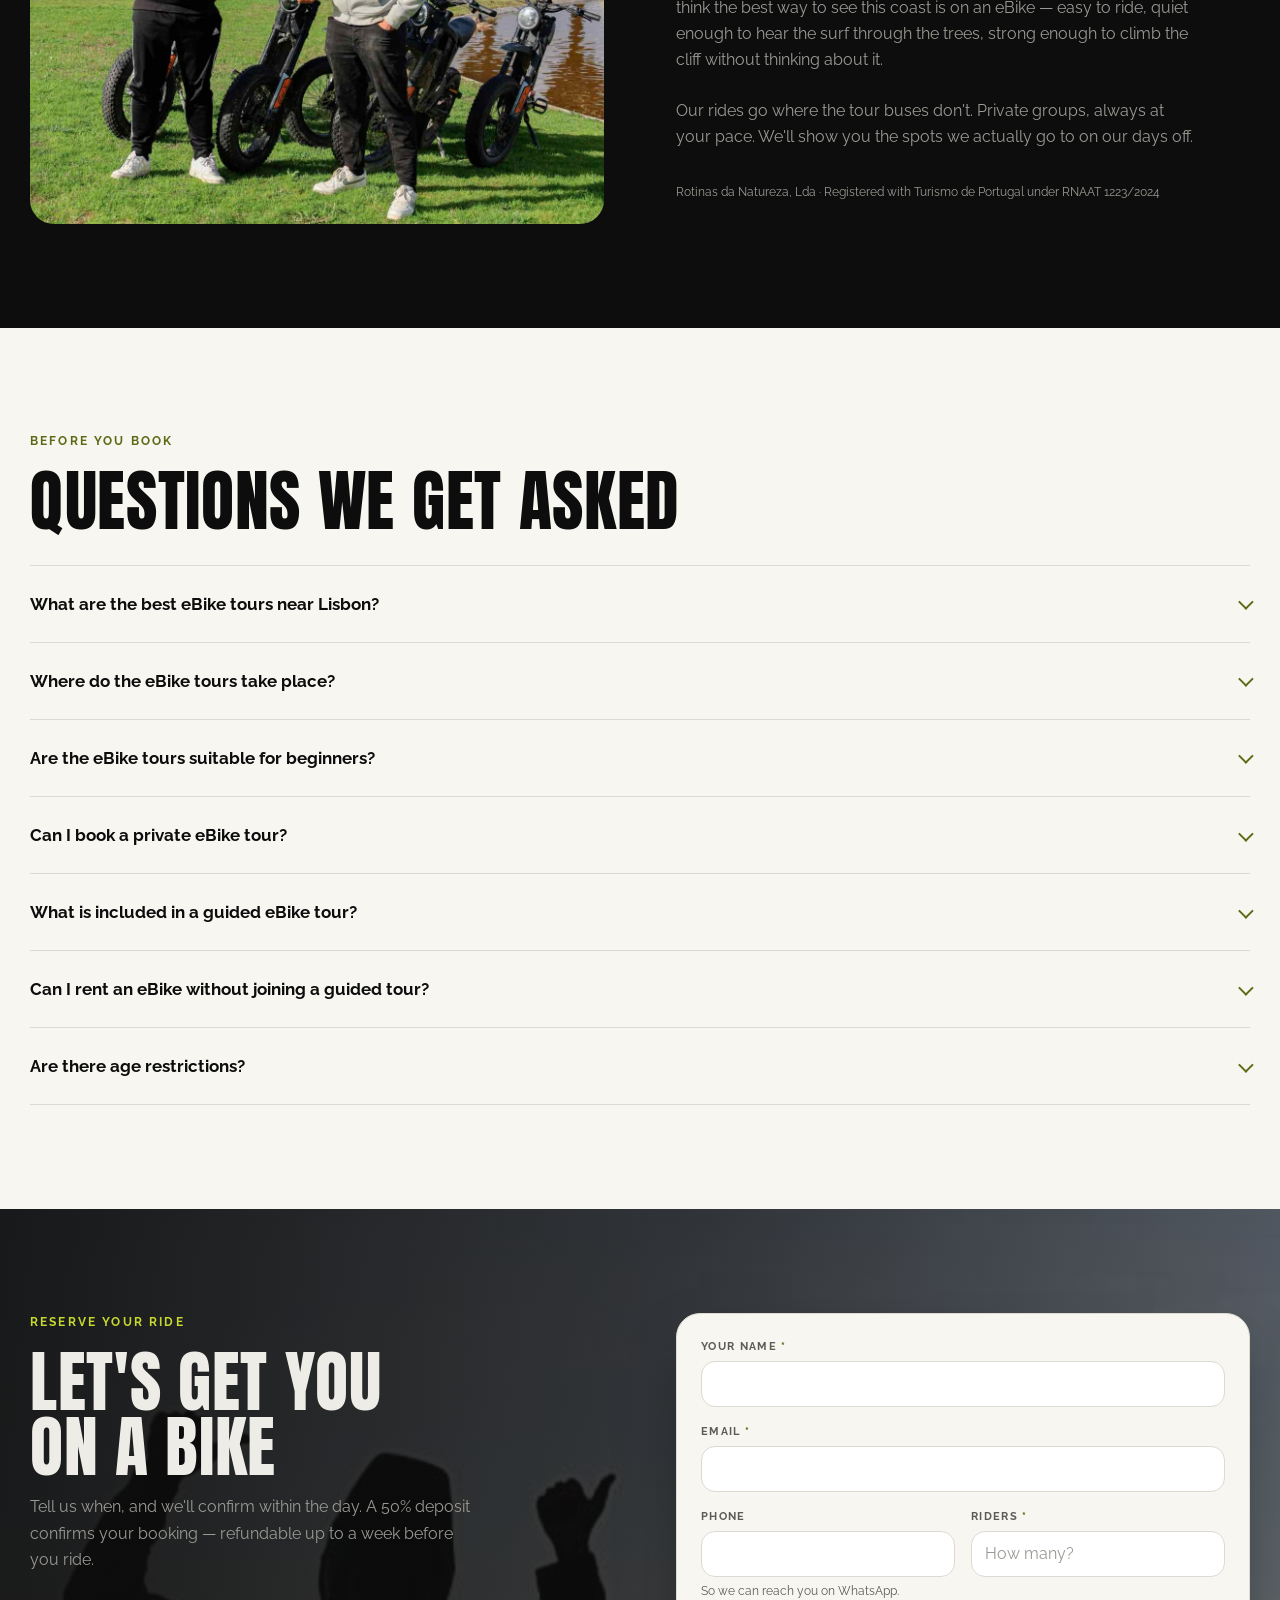
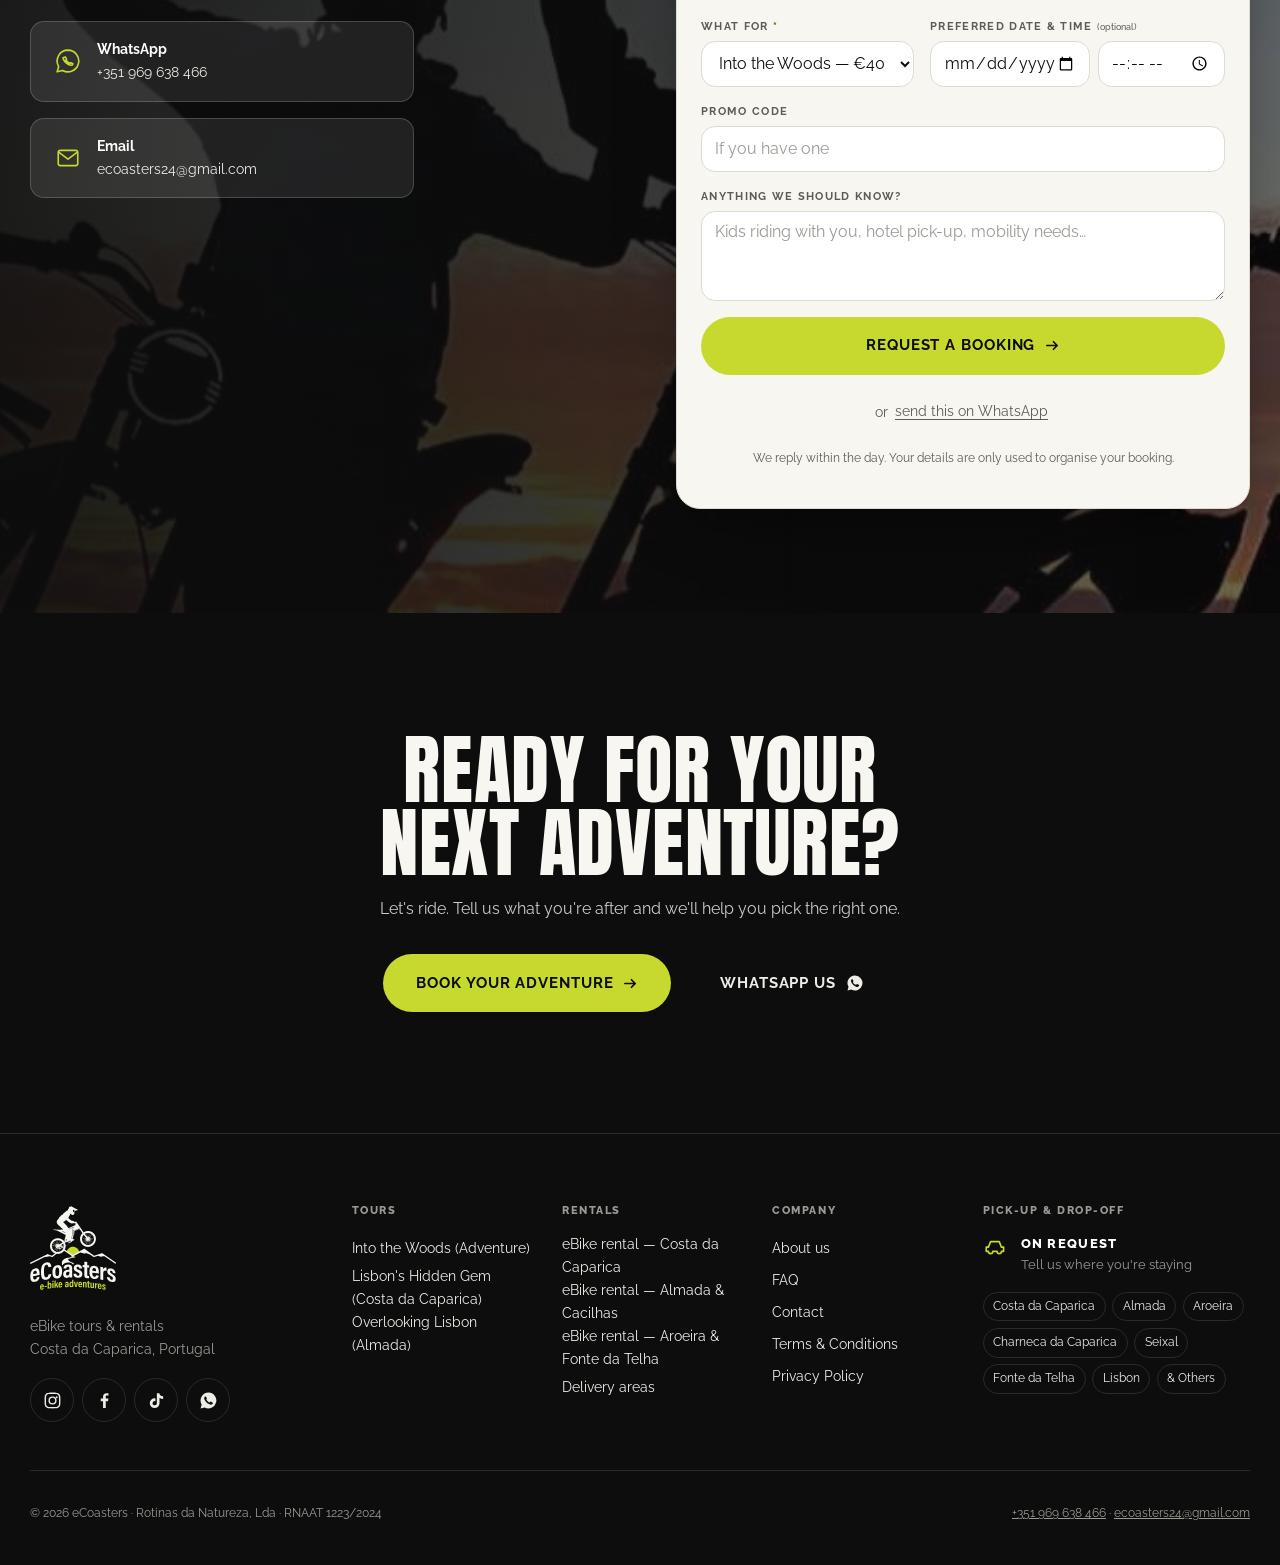
==== commit 03902b0b: "Commit changes" ====
--- a/index.html
+++ b/index.html
@@ -647,7 +647,9 @@
 
     <nav aria-label="Rentals">
       <h3>Rentals</h3>
-      <a href="/electric-bike-rental/">eBike rental</a>
+      <a href="/electric-bike-rental/">eBike rental — Costa da Caparica</a>
+      <a href="/bike-rental-almada/">eBike rental — Almada &amp; Cacilhas</a>
+      <a href="/bike-rental-aroeira/">eBike rental — Aroeira &amp; Fonte da Telha</a>
       <a href="/electric-bike-rental/#delivery">Delivery areas</a>
     </nav>
 
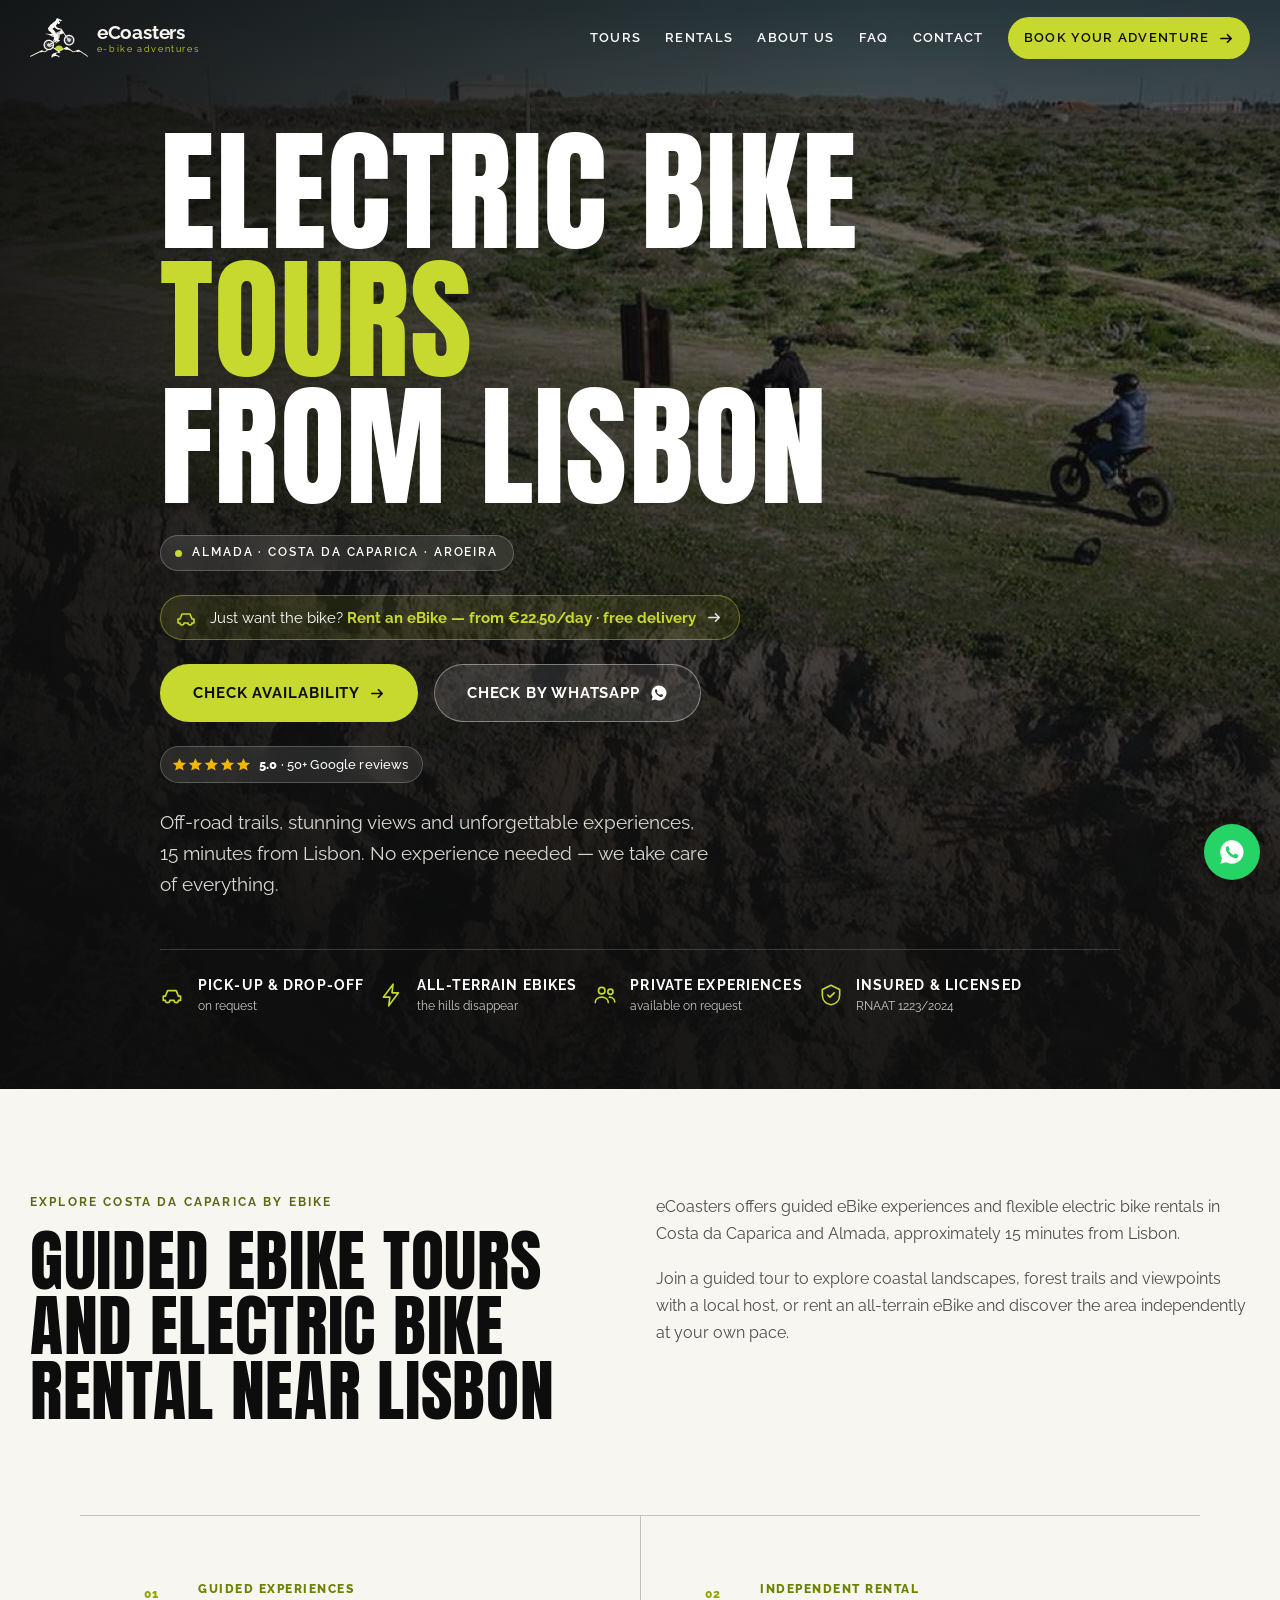
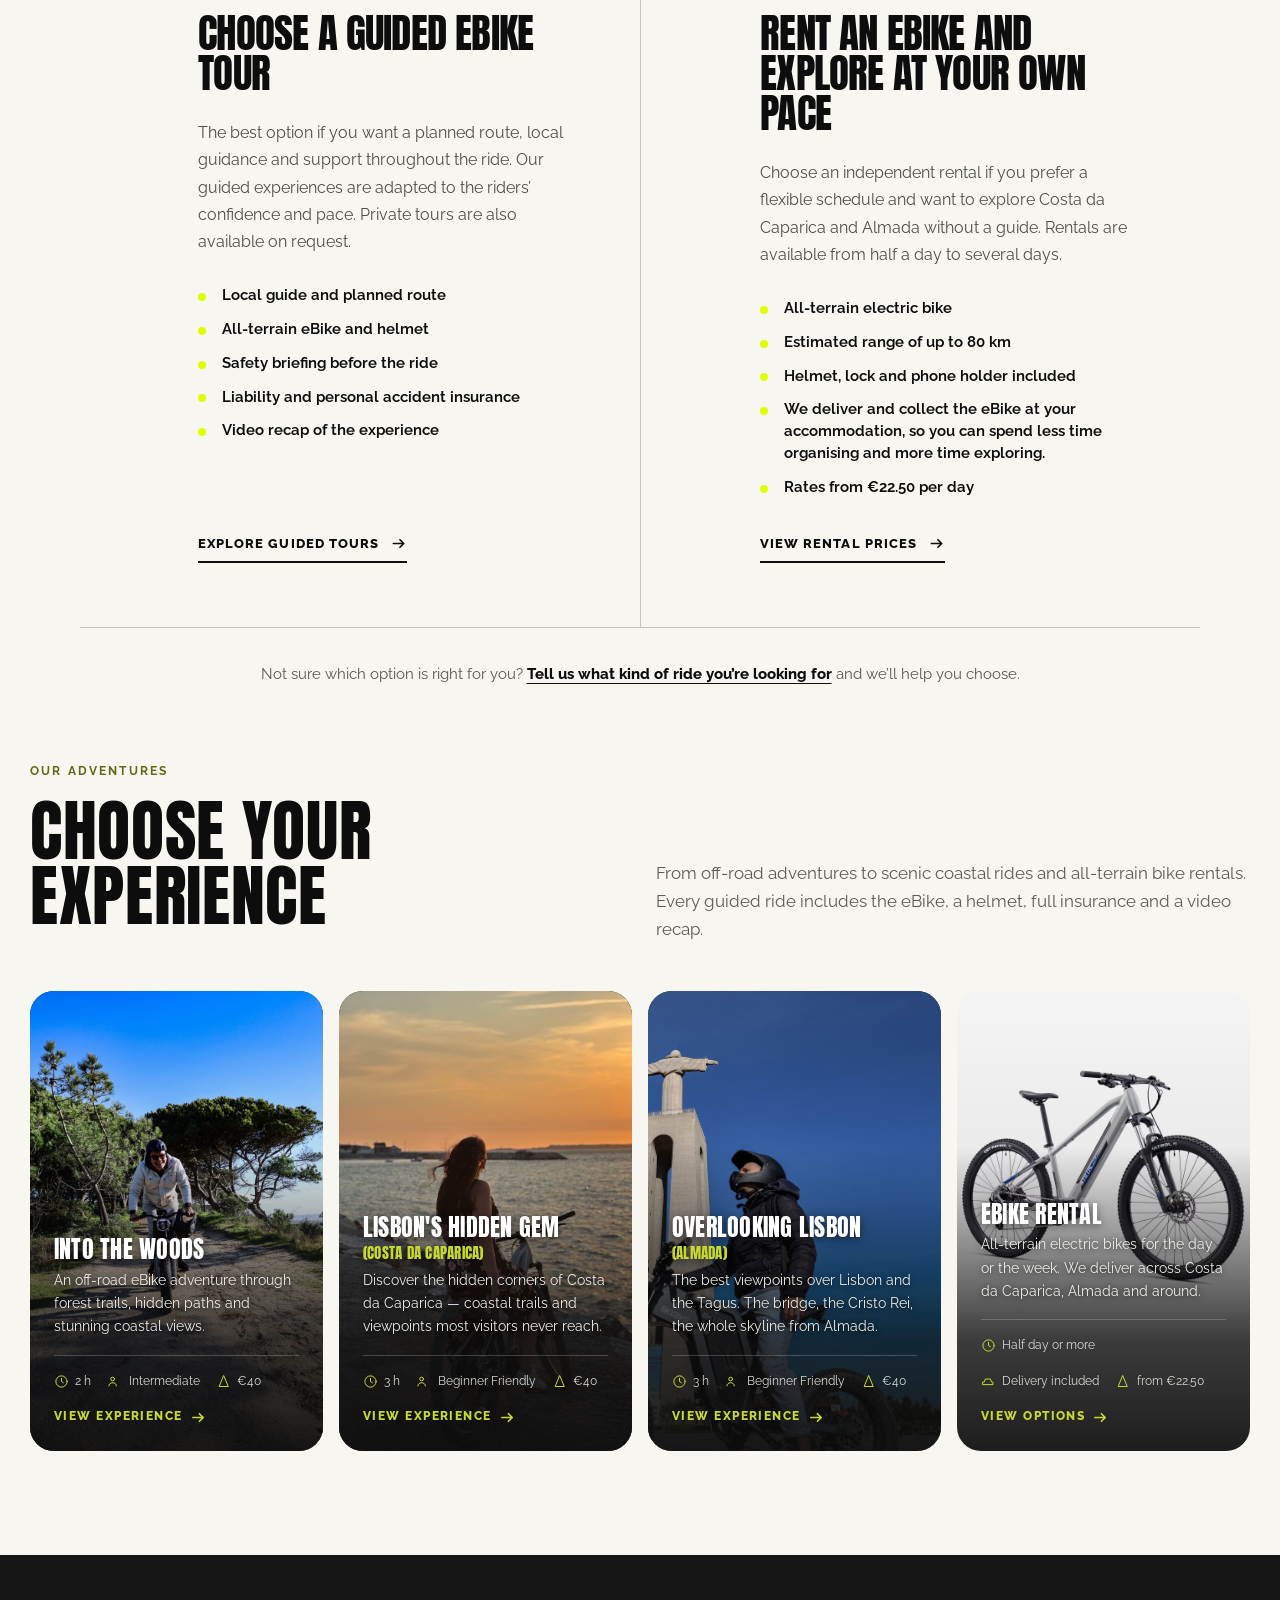
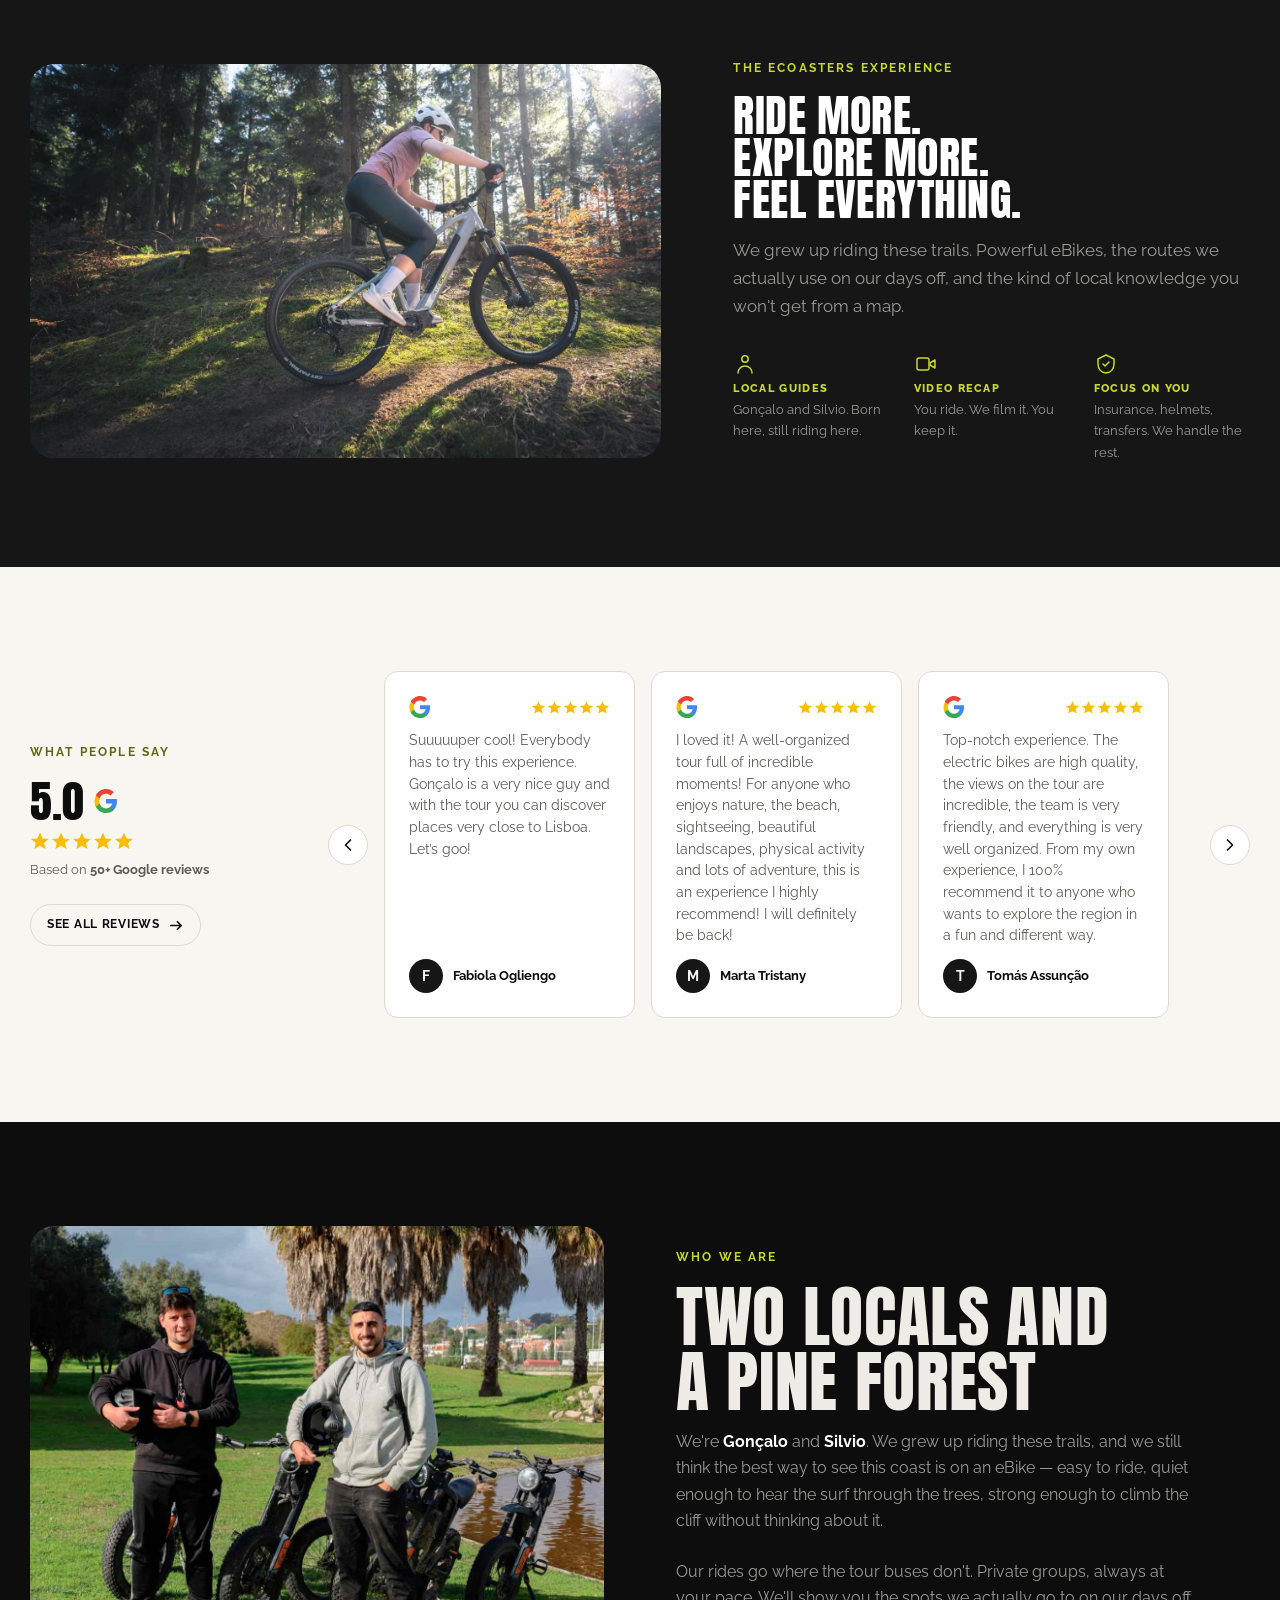
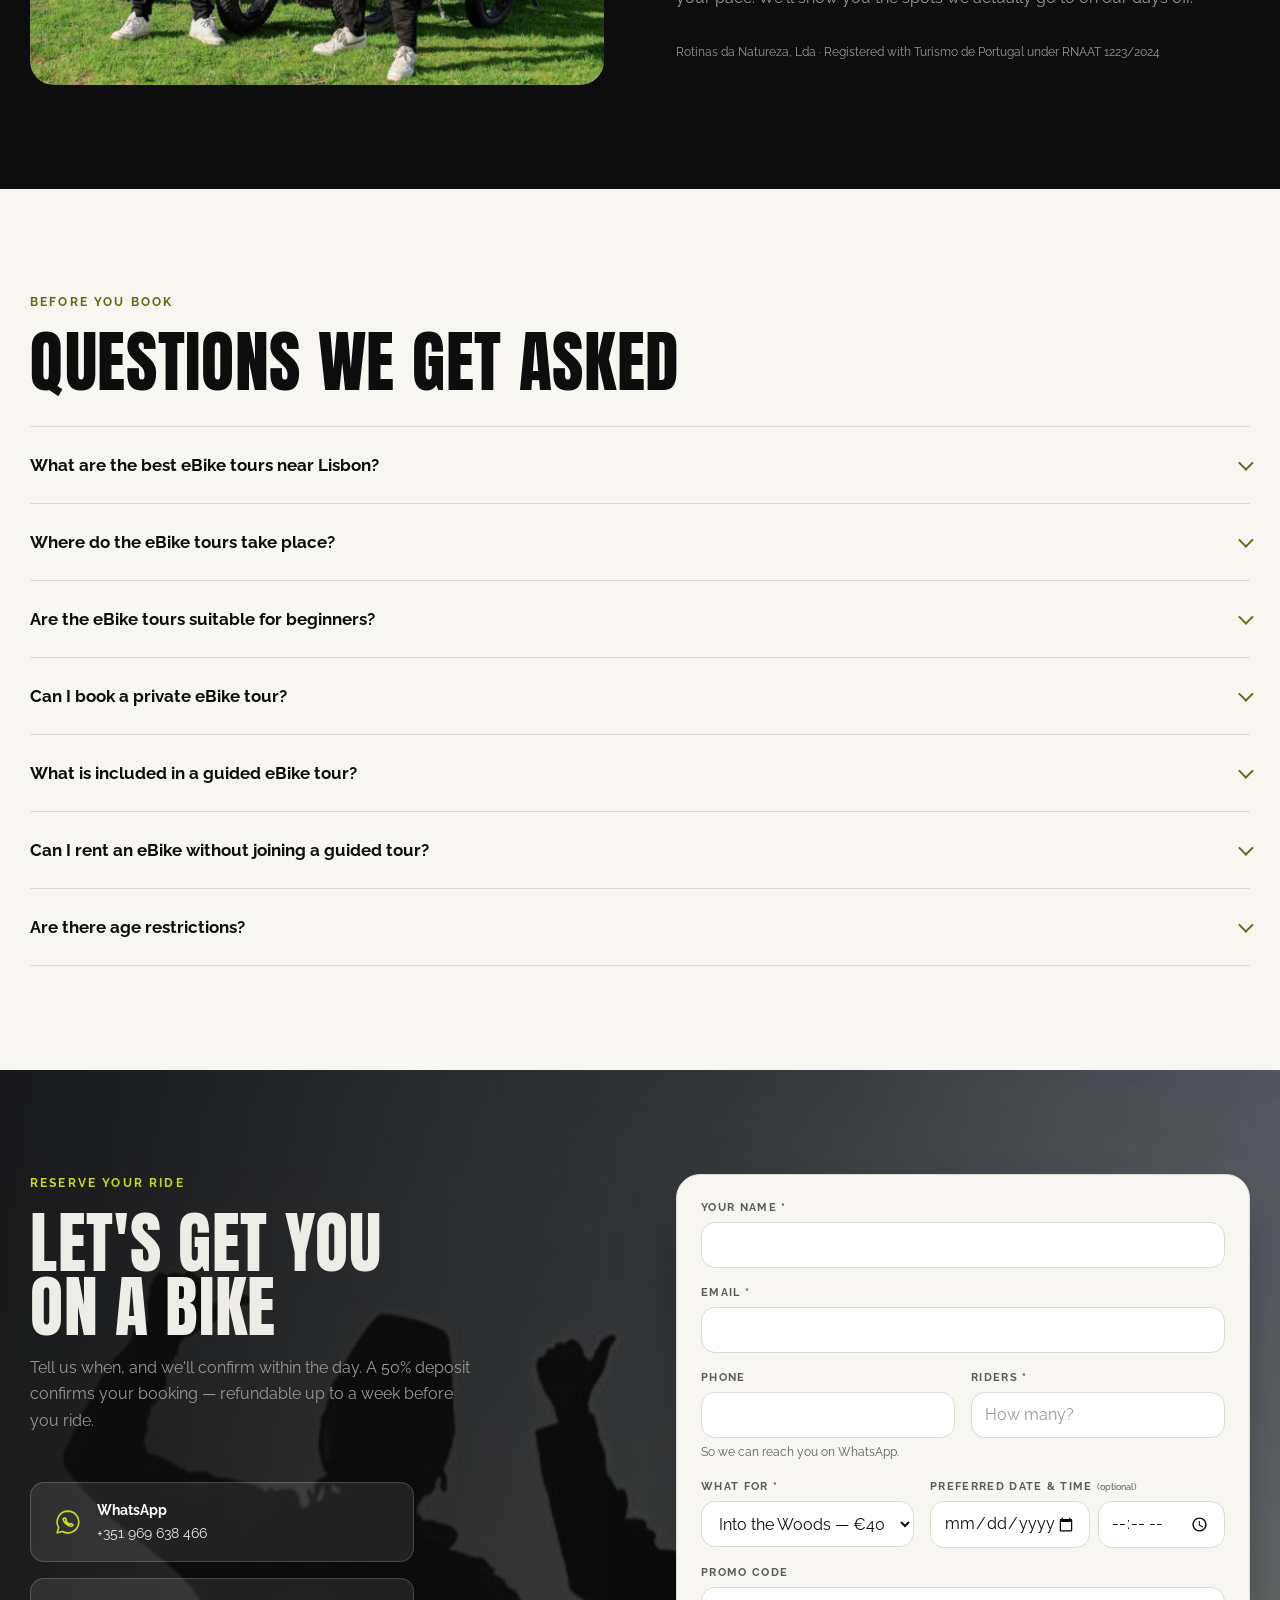
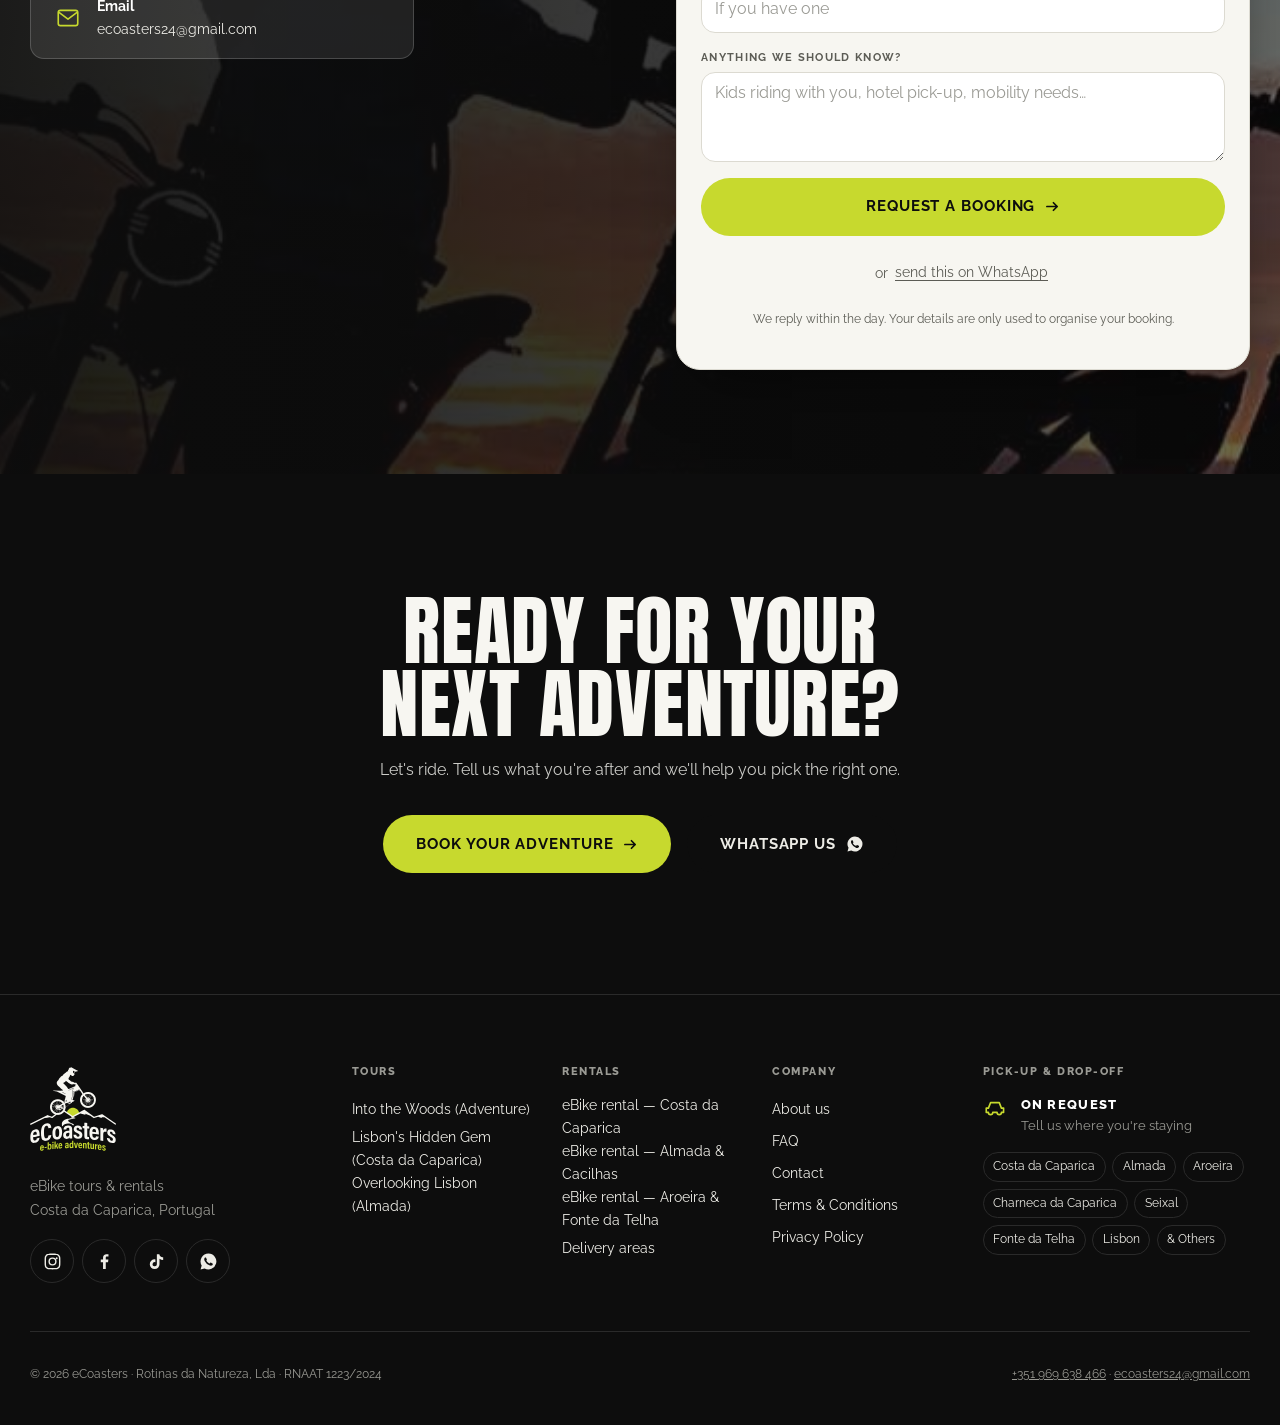
==== commit ed962035: "Commit homepage changes" ====
--- a/index.html
+++ b/index.html
@@ -119,13 +119,25 @@
   <div class="hero__in wrap">
     <h1 class="hero__h">
       <span class="rise" style="--d:80ms">Electric bike</span>
-      <span class="rise hero__h--lime" style="--d:160ms">adventures</span>
-      <span class="rise" style="--d:240ms">near Lisbon</span>
+      <span class="rise hero__h--lime" style="--d:160ms">Tours</span>
+      <span class="rise" style="--d:240ms">from Lisbon</span>
     </h1>
 
     <p class="kicker rise" style="--d:320ms">
-      <span class="kicker__dot"></span> Just ride · Just fun · Pure adrenaline
+      <span class="kicker__dot"></span> Almada · Costa da Caparica · Aroeira
     </p>
+
+    <a class="hero__rent rise" href="/electric-bike-rental/" style="--d:360ms;margin-bottom:var(--s3);display:flex;width:fit-content">
+      <svg viewBox="0 0 24 24" aria-hidden="true"><path d="M3 13h2l2-5h8l2 5h2v4h-2a2 2 0 1 1-4 0H9a2 2 0 1 1-4 0H3z"/></svg>
+      <span>Just want the bike? <strong>Rent an eBike — from &euro;22.50/day · free delivery</strong></span>
+      <svg class="ico-arr" viewBox="0 0 16 16" aria-hidden="true"><path d="M2 8h11M9 4l4 4-4 4"/></svg>
+    </a>
+    <div class="hero__cta rise" style="--d:420ms;margin-bottom:var(--s3)">
+      <a class="btn btn--lime btn--lg" href="#book">Check availability
+        <svg class="ico-arr" viewBox="0 0 16 16" aria-hidden="true"><path d="M2 8h11M9 4l4 4-4 4"/></svg></a>
+      <a class="btn btn--glass btn--lg" href="https://wa.me/351969638466">Check by Whatsapp
+        <svg viewBox="0 0 24 24" aria-hidden="true" style="width:18px;height:18px;fill:currentColor"><path d="M12 2a10 10 0 0 0-8.6 15.1L2 22l5-1.3A10 10 0 1 0 12 2zm5.3 14.1c-.2.6-1.3 1.2-1.8 1.2-.5.1-1 .1-1.7-.1a11 11 0 0 1-6.4-5.6c-.5-.9-.8-1.8-.8-2.6 0-.9.5-1.4.7-1.6.2-.2.5-.3.7-.3h.5c.2 0 .4 0 .6.5l.8 2c.1.2 0 .4-.1.5l-.4.5c-.1.2-.3.3-.1.6a8 8 0 0 0 3.7 3.2c.3.1.5.1.6-.1l.7-.8c.2-.2.3-.2.6-.1l2 1c.3.1.4.2.5.3z"/></svg></a>
+    </div>
 
     <a class="hero__rating rise" href="#reviews" style="--d:360ms" aria-label="Rated 5.0 out of 5 on Google from 50+ reviews">
       <span class="hero__rating__stars" aria-hidden="true"><svg viewBox="0 0 24 24"><path d="m12 2 3 6.9 7.5.6-5.7 4.9 1.8 7.3L12 17.8 5.1 21.7l1.8-7.3L1.2 9.5l7.5-.6z"/></svg><svg viewBox="0 0 24 24"><path d="m12 2 3 6.9 7.5.6-5.7 4.9 1.8 7.3L12 17.8 5.1 21.7l1.8-7.3L1.2 9.5l7.5-.6z"/></svg><svg viewBox="0 0 24 24"><path d="m12 2 3 6.9 7.5.6-5.7 4.9 1.8 7.3L12 17.8 5.1 21.7l1.8-7.3L1.2 9.5l7.5-.6z"/></svg><svg viewBox="0 0 24 24"><path d="m12 2 3 6.9 7.5.6-5.7 4.9 1.8 7.3L12 17.8 5.1 21.7l1.8-7.3L1.2 9.5l7.5-.6z"/></svg><svg viewBox="0 0 24 24"><path d="m12 2 3 6.9 7.5.6-5.7 4.9 1.8 7.3L12 17.8 5.1 21.7l1.8-7.3L1.2 9.5l7.5-.6z"/></svg></span>
@@ -136,18 +148,6 @@
       Off-road trails, stunning views and unforgettable experiences, 15 minutes from
       Lisbon. No experience needed — we take care of everything.
     </p>
-
-    <a class="hero__rent rise" href="/electric-bike-rental/" style="--d:440ms;margin-bottom:var(--s3)">
-      <svg viewBox="0 0 24 24" aria-hidden="true"><path d="M3 13h2l2-5h8l2 5h2v4h-2a2 2 0 1 1-4 0H9a2 2 0 1 1-4 0H3z"/></svg>
-      <span>Just want the bike? <strong>Rent an eBike — from &euro;22.50/day · free delivery</strong></span>
-      <svg class="ico-arr" viewBox="0 0 16 16" aria-hidden="true"><path d="M2 8h11M9 4l4 4-4 4"/></svg>
-    </a>
-    <div class="hero__cta rise" style="--d:480ms;margin-bottom:var(--s3)">
-      <a class="btn btn--lime btn--lg" href="#book">Check availability
-        <svg class="ico-arr" viewBox="0 0 16 16" aria-hidden="true"><path d="M2 8h11M9 4l4 4-4 4"/></svg></a>
-      <a class="btn btn--glass btn--lg" href="https://wa.me/351969638466">Check by Whatsapp
-        <svg viewBox="0 0 24 24" aria-hidden="true" style="width:18px;height:18px;fill:currentColor"><path d="M12 2a10 10 0 0 0-8.6 15.1L2 22l5-1.3A10 10 0 1 0 12 2zm5.3 14.1c-.2.6-1.3 1.2-1.8 1.2-.5.1-1 .1-1.7-.1a11 11 0 0 1-6.4-5.6c-.5-.9-.8-1.8-.8-2.6 0-.9.5-1.4.7-1.6.2-.2.5-.3.7-.3h.5c.2 0 .4 0 .6.5l.8 2c.1.2 0 .4-.1.5l-.4.5c-.1.2-.3.3-.1.6a8 8 0 0 0 3.7 3.2c.3.1.5.1.6-.1l.7-.8c.2-.2.3-.2.6-.1l2 1c.3.1.4.2.5.3z"/></svg></a>
-    </div>
 
     <ul class="hstrip rise" style="--d:500ms">
       <li>
@@ -171,7 +171,7 @@
 </section>
 
 <!-- ══ INTRO / WHAT WE OFFER ═══════════════════════════ -->
-<section class="sec sec--bone intro-offer" id="ebike-experiences">
+<section class="sec sec--bone intro-offer" id="ebike-experiences" style="padding-bottom:clamp(1.25rem,3vw,2.5rem)">
   <div class="wrap">
 
     <header class="head2 intro-offer__head reveal">
@@ -282,7 +282,7 @@
 </section>
      
 <!-- ══ ADVENTURES ══════════════════════════════════════ -->
-<section class="sec sec--bone" id="tours">
+<section class="sec sec--bone" id="tours" style="padding-top:clamp(1.25rem,3vw,2.5rem)">
   <div class="wrap">
     <header class="head2 reveal">
       <div>
